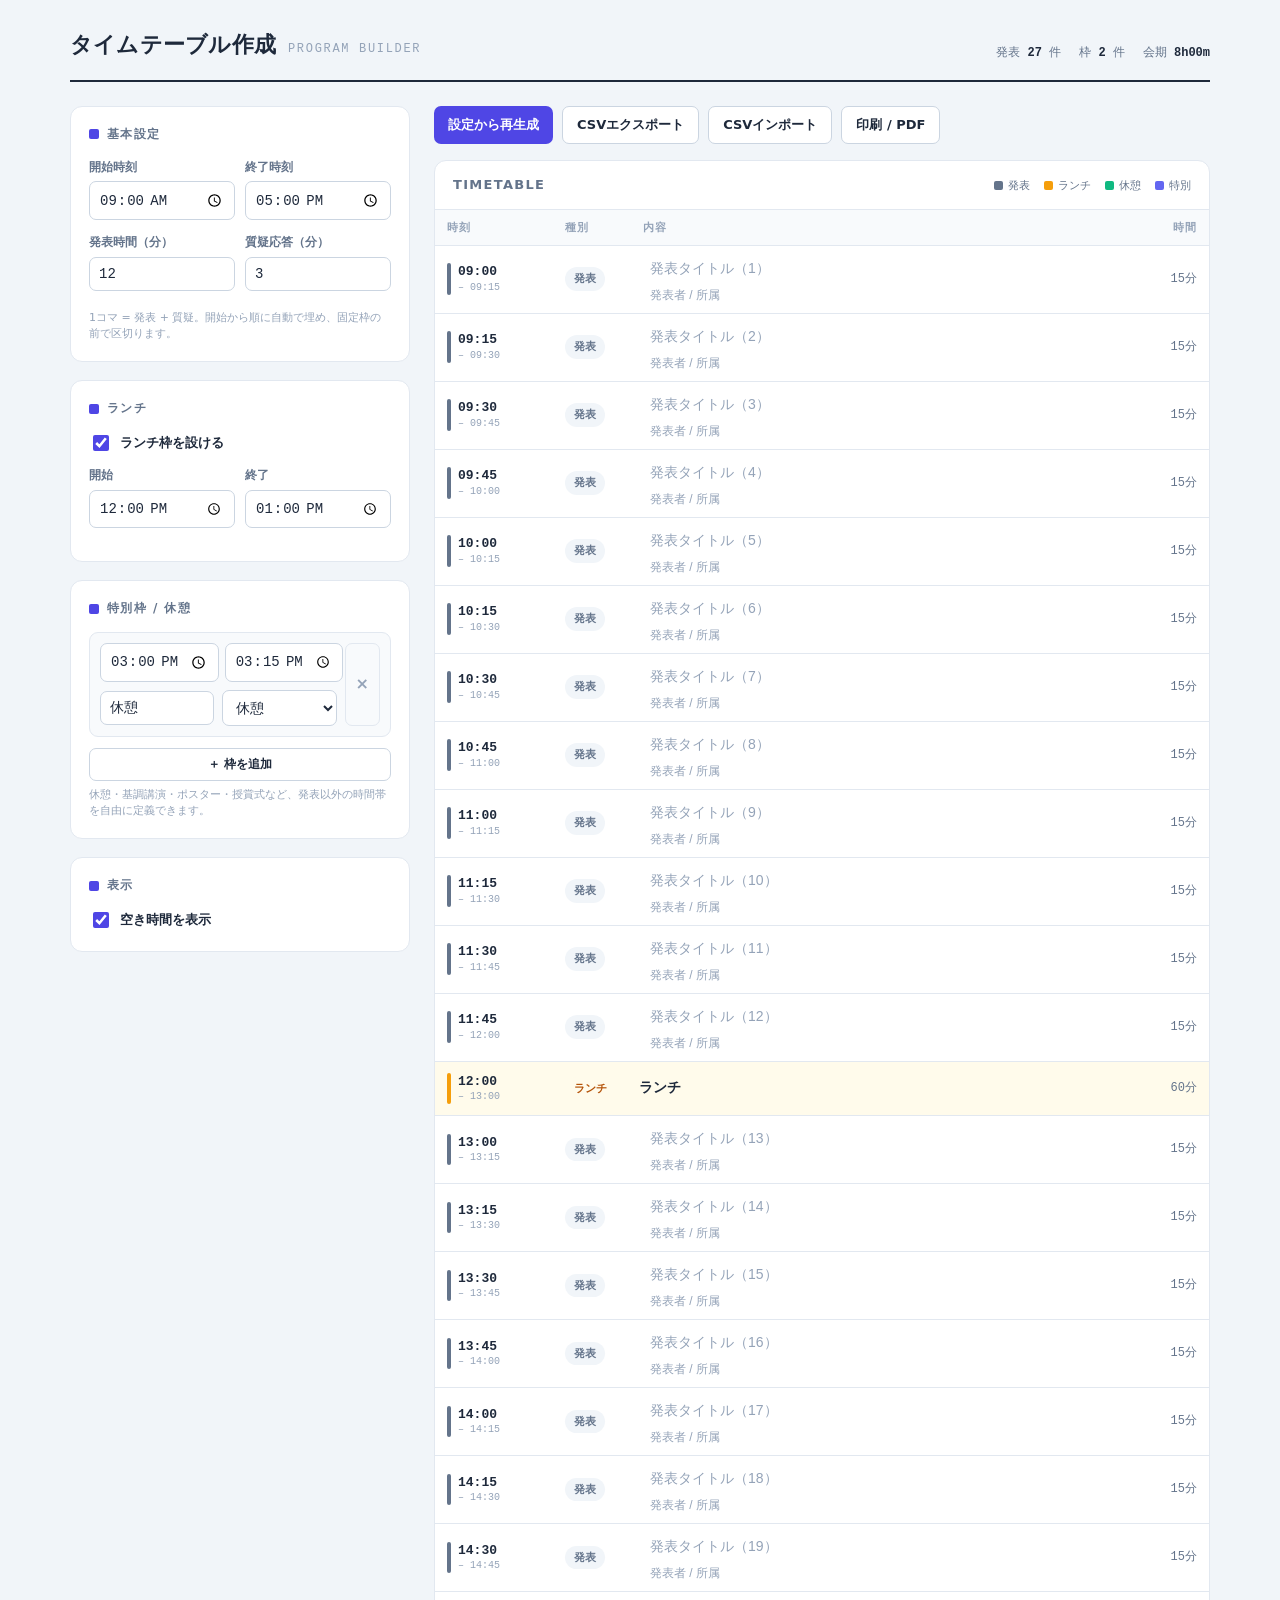
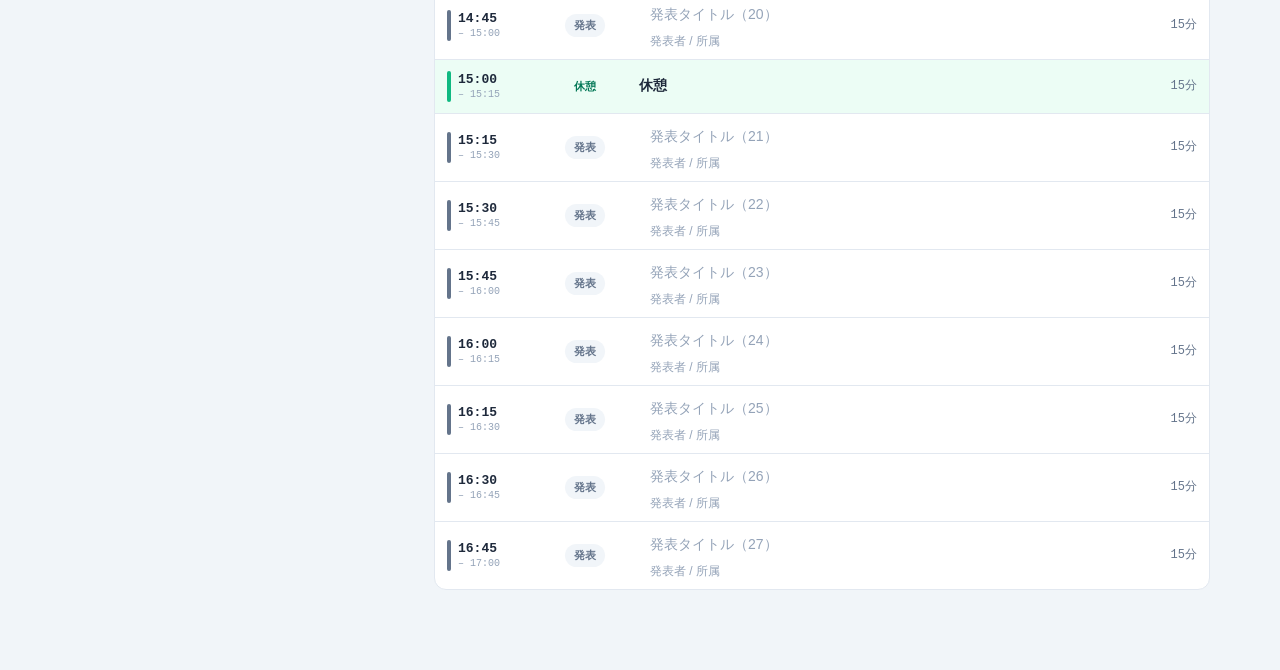
==== index.html @ 59c55318 "First commit" ====
<!DOCTYPE html>
<html lang="ja">
<head>
<meta charset="UTF-8">
<meta name="viewport" content="width=device-width, initial-scale=1.0">
<title>学会タイムテーブル作成ツール</title>
<style>
  :root{
    --ink:#1e293b;
    --ink-soft:#64748b;
    --ink-faint:#94a3b8;
    --paper:#ffffff;
    --panel:#f8fafc;
    --panel-2:#f1f5f9;
    --border:#e2e8f0;
    --border-strong:#cbd5e1;
    --accent:#4f46e5;
    --accent-soft:#eef2ff;
    --talk:#64748b;
    --lunch:#f59e0b;   --lunch-bg:#fffbeb;
    --break:#10b981;   --break-bg:#ecfdf5;
    --custom:#6366f1;  --custom-bg:#eef2ff;
    --gap:#cbd5e1;
    --danger:#dc2626;
    --mono:ui-monospace,"SF Mono","SFMono-Regular",Menlo,Consolas,"Liberation Mono",monospace;
    --sans:system-ui,-apple-system,"Hiragino Kaku Gothic ProN","Hiragino Sans","Noto Sans JP","Yu Gothic",sans-serif;
  }
  *{box-sizing:border-box}
  html,body{margin:0;padding:0}
  body{
    font-family:var(--sans);
    color:var(--ink);
    background:var(--panel-2);
    line-height:1.55;
    font-size:14px;
    -webkit-font-smoothing:antialiased;
  }
  .wrap{max-width:1180px;margin:0 auto;padding:28px 20px 80px}

  header.masthead{
    display:flex;align-items:flex-end;justify-content:space-between;
    gap:16px;flex-wrap:wrap;
    padding-bottom:18px;margin-bottom:24px;
    border-bottom:2px solid var(--ink);
  }
  .masthead h1{
    margin:0;font-size:22px;font-weight:700;letter-spacing:.01em;
    display:flex;align-items:baseline;gap:12px;
  }
  .masthead h1 .en{
    font-family:var(--mono);font-size:12px;font-weight:500;letter-spacing:.14em;
    color:var(--ink-faint);text-transform:uppercase;
  }
  .masthead .summary{
    font-family:var(--mono);font-size:12px;color:var(--ink-soft);
    display:flex;gap:18px;
  }
  .masthead .summary b{color:var(--ink);font-weight:600}

  .layout{display:grid;grid-template-columns:340px 1fr;gap:24px;align-items:start}
  @media (max-width:920px){ .layout{grid-template-columns:1fr} }

  .panel{
    background:var(--paper);border:1px solid var(--border);border-radius:12px;
    padding:18px 18px 20px;
  }
  .panel + .panel{margin-top:18px}
  .panel h2{
    margin:0 0 14px;font-size:12px;font-weight:700;letter-spacing:.12em;
    text-transform:uppercase;color:var(--ink-soft);
    display:flex;align-items:center;gap:8px;
  }
  .panel h2::before{content:"";width:10px;height:10px;border-radius:2px;background:var(--accent)}

  .field{margin-bottom:13px}
  .field:last-child{margin-bottom:0}
  .field label{display:block;font-size:12px;font-weight:600;color:var(--ink-soft);margin-bottom:5px}
  .row2{display:grid;grid-template-columns:1fr 1fr;gap:10px}
  input[type=time],input[type=number],input[type=text],select{
    width:100%;font-family:inherit;font-size:14px;color:var(--ink);
    background:var(--paper);border:1px solid var(--border-strong);border-radius:7px;
    padding:8px 9px;transition:border-color .12s,box-shadow .12s;
  }
  input[type=time],input[type=number]{font-family:var(--mono)}
  input:focus,select:focus{outline:none;border-color:var(--accent);box-shadow:0 0 0 3px var(--accent-soft)}
  .inline-check{display:flex;align-items:center;gap:8px;font-size:13px;font-weight:600;color:var(--ink);cursor:pointer}
  .inline-check input{width:16px;height:16px;accent-color:var(--accent);cursor:pointer}

  .slots{display:flex;flex-direction:column;gap:9px}
  .slot-row{
    display:grid;grid-template-columns:1fr 1fr auto;gap:8px;align-items:center;
    padding:10px;border:1px solid var(--border);border-radius:9px;background:var(--panel);
  }
  .slot-row .times{display:grid;grid-template-columns:1fr 1fr;gap:6px;grid-column:1/3}
  .slot-row .name{grid-column:1/2}
  .slot-row .type{grid-column:2/3}
  .slot-row .kill{grid-column:3/4;grid-row:1/3;align-self:stretch}
  .slot-empty{font-size:12px;color:var(--ink-faint);text-align:center;padding:6px 0}

  button{font-family:inherit;cursor:pointer;border:none;border-radius:7px;font-weight:600;transition:background .12s,border-color .12s,color .12s}
  .btn{padding:9px 14px;font-size:13px;background:var(--accent);color:#fff}
  .btn:hover{background:#4338ca}
  .btn.ghost{background:var(--paper);color:var(--ink);border:1px solid var(--border-strong)}
  .btn.ghost:hover{background:var(--panel);border-color:var(--ink-faint)}
  .btn.block{width:100%;justify-content:center}
  .btn.small{padding:7px 11px;font-size:12px}
  .kill{background:transparent;color:var(--ink-faint);border:1px solid var(--border);padding:0 10px;font-size:16px;line-height:1;height:100%;min-height:34px}
  .kill:hover{background:#fef2f2;color:var(--danger);border-color:#fecaca}

  .toolbar{display:flex;gap:9px;flex-wrap:wrap;margin-bottom:16px}

  /* ---- Timetable ---- */
  .board{background:var(--paper);border:1px solid var(--border);border-radius:12px;overflow:hidden}
  .board-head{
    display:flex;align-items:center;justify-content:space-between;
    padding:14px 18px;border-bottom:1px solid var(--border);
  }
  .board-head .ttl{font-size:13px;font-weight:700;letter-spacing:.1em;text-transform:uppercase;color:var(--ink-soft)}
  .legend{display:flex;gap:14px;font-size:11px;color:var(--ink-soft)}
  .legend span{display:inline-flex;align-items:center;gap:5px}
  .legend i{width:9px;height:9px;border-radius:2px;display:inline-block}

  table{width:100%;border-collapse:collapse;font-size:13px}
  thead th{
    font-size:10.5px;font-weight:700;letter-spacing:.1em;text-transform:uppercase;
    color:var(--ink-faint);text-align:left;padding:9px 12px;border-bottom:1px solid var(--border);
    background:var(--panel);
  }
  tbody td{padding:0;border-bottom:1px solid var(--border);vertical-align:middle}
  tbody tr:last-child td{border-bottom:none}
  .cell{padding:11px 12px}

  .c-time{width:118px;white-space:nowrap}
  .time-range{font-family:var(--mono);font-size:13px;font-weight:600;color:var(--ink);display:flex;align-items:center;gap:7px}
  .chip{width:4px;align-self:stretch;min-height:26px;border-radius:3px;background:var(--talk);flex:0 0 auto}
  .time-range .rng{display:flex;flex-direction:column;line-height:1.35}
  .time-range .rng small{font-size:10px;color:var(--ink-faint);font-weight:500}

  .c-kind{width:78px}
  .badge{display:inline-block;font-size:11px;font-weight:700;padding:3px 9px;border-radius:20px;letter-spacing:.02em}
  .badge.talk{background:var(--panel-2);color:var(--ink-soft)}
  .badge.lunch{background:var(--lunch-bg);color:#b45309}
  .badge.break{background:var(--break-bg);color:#047857}
  .badge.custom{background:var(--custom-bg);color:#4338ca}

  .c-dur{width:70px;font-family:var(--mono);color:var(--ink-soft);font-size:12px;text-align:right}

  tr.row-lunch{background:var(--lunch-bg)}
  tr.row-lunch .chip{background:var(--lunch)}
  tr.row-break{background:var(--break-bg)}
  tr.row-break .chip{background:var(--break)}
  tr.row-custom{background:var(--custom-bg)}
  tr.row-custom .chip{background:var(--custom)}
  tr.row-gap{background:repeating-linear-gradient(45deg,#fff,#fff 7px,#f8fafc 7px,#f8fafc 14px)}
  tr.row-gap .chip{background:var(--gap)}
  tr.row-gap td{color:var(--ink-faint)}

  .title-in{
    width:100%;border:1px solid transparent;background:transparent;border-radius:6px;
    padding:6px 8px;font-size:14px;font-weight:600;color:var(--ink);
  }
  .title-in::placeholder{color:var(--ink-faint);font-weight:400}
  .title-in:hover{border-color:var(--border)}
  .title-in:focus{outline:none;border-color:var(--accent);background:var(--paper);box-shadow:0 0 0 3px var(--accent-soft)}
  .sub-in{
    width:100%;border:1px solid transparent;background:transparent;border-radius:6px;
    padding:3px 8px;font-size:12px;color:var(--ink-soft);margin-top:1px;
  }
  .sub-in::placeholder{color:var(--ink-faint)}
  .sub-in:hover{border-color:var(--border)}
  .sub-in:focus{outline:none;border-color:var(--accent);background:var(--paper);box-shadow:0 0 0 3px var(--accent-soft)}
  .fixed-label{font-size:14px;font-weight:600;color:var(--ink);padding:6px 8px}

  .empty-board{padding:48px 20px;text-align:center;color:var(--ink-faint)}
  .empty-board b{display:block;color:var(--ink-soft);margin-bottom:4px;font-size:15px}

  .notice{
    margin-bottom:16px;padding:11px 14px;border-radius:9px;font-size:13px;
    display:none;align-items:flex-start;gap:9px;
  }
  .notice.show{display:flex}
  .notice.warn{background:#fffbeb;border:1px solid #fde68a;color:#92400e}
  .notice.ok{background:#ecfdf5;border:1px solid #a7f3d0;color:#065f46}
  .notice.err{background:#fef2f2;border:1px solid #fecaca;color:#991b1b}
  .notice ul{margin:4px 0 0;padding-left:18px}

  .hint{font-size:11px;color:var(--ink-faint);margin-top:6px;line-height:1.45}

  /* ---- Print ---- */
  @media print{
    body{background:#fff;font-size:11px}
    .wrap{max-width:none;padding:0}
    .layout{display:block}
    .side,.toolbar,.board-head .legend,.notice,.hint,.kill,.title-in,.sub-in{}
    .side,.toolbar{display:none !important}
    .masthead{border-color:#000}
    .masthead .summary{display:none}
    .board{border:none;border-radius:0}
    .title-in,.sub-in{border:none;box-shadow:none;padding:2px 0}
    tbody td,thead th{border-color:#000}
    tr.row-gap{display:none}
  }
</style>
</head>
<body>
<div class="wrap">

  <header class="masthead">
    <h1>タイムテーブル作成 <span class="en">Program Builder</span></h1>
    <div class="summary" id="summary"></div>
  </header>

  <div class="layout">

    <!-- ============ SIDE: SETTINGS ============ -->
    <div class="side">
      <div class="panel">
        <h2>基本設定</h2>
        <div class="row2">
          <div class="field">
            <label for="s-start">開始時刻</label>
            <input type="time" id="s-start" value="09:00">
          </div>
          <div class="field">
            <label for="s-end">終了時刻</label>
            <input type="time" id="s-end" value="17:00">
          </div>
        </div>
        <div class="row2">
          <div class="field">
            <label for="s-talk">発表時間（分）</label>
            <input type="number" id="s-talk" min="1" step="1" value="12">
          </div>
          <div class="field">
            <label for="s-qa">質疑応答（分）</label>
            <input type="number" id="s-qa" min="0" step="1" value="3">
          </div>
        </div>
        <div class="hint">1コマ = 発表 + 質疑。開始から順に自動で埋め、固定枠の前で区切ります。</div>
      </div>

      <div class="panel">
        <h2>ランチ</h2>
        <label class="inline-check" style="margin-bottom:12px">
          <input type="checkbox" id="s-lunch-on" checked> ランチ枠を設ける
        </label>
        <div class="row2">
          <div class="field">
            <label for="s-lunch-start">開始</label>
            <input type="time" id="s-lunch-start" value="12:00">
          </div>
          <div class="field">
            <label for="s-lunch-end">終了</label>
            <input type="time" id="s-lunch-end" value="13:00">
          </div>
        </div>
      </div>

      <div class="panel">
        <h2>特別枠 / 休憩</h2>
        <div class="slots" id="slots"></div>
        <button class="btn ghost block small" id="add-slot" style="margin-top:11px">＋ 枠を追加</button>
        <div class="hint">休憩・基調講演・ポスター・授賞式など、発表以外の時間帯を自由に定義できます。</div>
      </div>

      <div class="panel">
        <h2>表示</h2>
        <label class="inline-check">
          <input type="checkbox" id="s-showgap" checked> 空き時間を表示
        </label>
      </div>
    </div>

    <!-- ============ MAIN: TIMETABLE ============ -->
    <div class="main">
      <div class="toolbar">
        <button class="btn" id="regen">設定から再生成</button>
        <button class="btn ghost" id="export">CSVエクスポート</button>
        <button class="btn ghost" id="import">CSVインポート</button>
        <button class="btn ghost" id="print">印刷 / PDF</button>
        <input type="file" id="file" accept=".csv,text/csv" hidden>
      </div>

      <div class="notice" id="notice"></div>

      <div class="board">
        <div class="board-head">
          <span class="ttl">Timetable</span>
          <div class="legend">
            <span><i style="background:var(--talk)"></i>発表</span>
            <span><i style="background:var(--lunch)"></i>ランチ</span>
            <span><i style="background:var(--break)"></i>休憩</span>
            <span><i style="background:var(--custom)"></i>特別</span>
          </div>
        </div>
        <div id="board-body"></div>
      </div>
    </div>

  </div>
</div>

<script>
"use strict";

/* ---------------- state ---------------- */
let customSlots = [
  { id: uid(), start: "15:00", end: "15:15", label: "休憩", type: "break" }
];
let talkData = [];   // per-talk content, preserved across regen: {title,speaker}
let items = [];      // rendered rows

/* ---------------- helpers ---------------- */
function uid(){ return Math.random().toString(36).slice(2,9); }
function toMin(t){
  if(!t) return null;
  const m=/^(\d{1,2}):(\d{2})$/.exec(String(t).trim());
  if(!m) return null;
  const h=+m[1], mi=+m[2];
  if(h>23||mi>59) return null;
  return h*60+mi;
}
function toStr(min){
  if(min==null||isNaN(min)) return "";
  min=Math.round(min);
  const h=Math.floor(min/60), m=((min%60)+60)%60;
  return String(h).padStart(2,"0")+":"+String(m).padStart(2,"0");
}
const $ = s => document.querySelector(s);

function readSettings(){
  return {
    start: $("#s-start").value,
    end: $("#s-end").value,
    talkMin: parseInt($("#s-talk").value,10)||0,
    qaMin: parseInt($("#s-qa").value,10)||0,
    lunchOn: $("#s-lunch-on").checked,
    lunchStart: $("#s-lunch-start").value,
    lunchEnd: $("#s-lunch-end").value,
    showGap: $("#s-showgap").checked
  };
}

/* ---------------- generation ---------------- */
function generate(){
  const s = readSettings();
  const start = toMin(s.start), end = toMin(s.end);
  const warnings = [];

  if(start==null || end==null){ renderNotice(["開始時刻・終了時刻を正しく入力してください。"],"err"); items=[]; render(); return; }
  if(end<=start) warnings.push("終了時刻が開始時刻以前になっています。");

  const slotLen = s.talkMin + s.qaMin;
  if(slotLen<=0) warnings.push("発表時間＋質疑応答が0分です。発表コマを生成できません。");

  // collect fixed slots
  let fixed = [];
  if(s.lunchOn){
    const ls=toMin(s.lunchStart), le=toMin(s.lunchEnd);
    if(ls!=null&&le!=null&&le>ls) fixed.push({type:"lunch",start:ls,end:le,label:"ランチ"});
    else warnings.push("ランチの時刻が不正です（開始<終了で指定してください）。");
  }
  customSlots.forEach(c=>{
    const cs=toMin(c.start), ce=toMin(c.end);
    if(cs!=null&&ce!=null&&ce>cs) fixed.push({type:c.type,start:cs,end:ce,label:c.label||"（無題）"});
    else if(c.start||c.end||c.label) warnings.push(`特別枠「${c.label||"無題"}」の時刻が不正です。`);
  });
  fixed.sort((a,b)=>a.start-b.start || a.end-b.end);

  // detect overlaps among fixed
  for(let i=1;i<fixed.length;i++){
    if(fixed[i].start<fixed[i-1].end)
      warnings.push(`固定枠が重複しています（${toStr(fixed[i-1].start)}–${toStr(fixed[i-1].end)} と ${toStr(fixed[i].start)}–${toStr(fixed[i].end)}）。`);
  }

  const out = [];
  let cursor = start;
  let talkIdx = 0;

  function fill(from,to){
    if(slotLen>0){
      while(from+slotLen<=to){
        const meta = talkData[talkIdx] || {};
        out.push({type:"talk",start:from,end:from+slotLen,
                  title:meta.title||"",speaker:meta.speaker||"",talkIndex:talkIdx});
        from+=slotLen; talkIdx++;
      }
    }
    if(s.showGap && to-from>=1) out.push({type:"gap",start:from,end:to});
    return from;
  }

  for(const f of fixed){
    if(f.start>cursor) fill(cursor,f.start);
    out.push(Object.assign({},f));
    cursor = Math.max(cursor, f.end);
  }
  if(end>cursor) fill(cursor,end);

  // trim preserved talk content to actual count
  talkData.length = talkIdx;

  items = out;
  renderNotice(warnings, warnings.length?"warn":"");
  render();
}

/* ---------------- rendering ---------------- */
const KIND = {
  talk:  {label:"発表",  cls:"talk"},
  lunch: {label:"ランチ", cls:"lunch"},
  break: {label:"休憩",  cls:"break"},
  custom:{label:"特別",  cls:"custom"}
};

function render(){
  const body = $("#board-body");

  const talks = items.filter(i=>i.type==="talk").length;
  const total = items.length ? items[items.length-1].end - items[0].start : 0;
  $("#summary").innerHTML =
    `<span>発表 <b>${talks}</b> 件</span>` +
    `<span>枠 <b>${items.filter(i=>i.type!=="gap"&&i.type!=="talk").length}</b> 件</span>` +
    (total>0?`<span>会期 <b>${Math.floor(total/60)}h${String(total%60).padStart(2,"0")}m</b></span>`:"");

  if(!items.length){
    body.innerHTML = `<div class="empty-board"><b>タイムテーブルが空です</b>設定を入力して「設定から再生成」を押してください。</div>`;
    return;
  }

  let rows = "";
  for(let idx=0; idx<items.length; idx++){
    const it = items[idx];
    const dur = it.end - it.start;

    if(it.type==="talk"){
      rows += `<tr data-idx="${idx}">
        <td class="c-time"><div class="cell"><div class="time-range">
          <span class="chip"></span>
          <span class="rng">${toStr(it.start)}<small>– ${toStr(it.end)}</small></span>
        </div></div></td>
        <td class="c-kind"><div class="cell"><span class="badge talk">発表</span></div></td>
        <td><div class="cell" style="padding:7px 10px">
          <input class="title-in" data-field="title" data-idx="${idx}" placeholder="発表タイトル（${it.talkIndex+1}）" value="${esc(it.title)}">
          <input class="sub-in" data-field="speaker" data-idx="${idx}" placeholder="発表者 / 所属" value="${esc(it.speaker)}">
        </div></td>
        <td class="c-dur"><div class="cell">${dur}分</div></td>
      </tr>`;
    } else if(it.type==="gap"){
      rows += `<tr class="row-gap">
        <td class="c-time"><div class="cell"><div class="time-range">
          <span class="chip"></span>
          <span class="rng">${toStr(it.start)}<small>– ${toStr(it.end)}</small></span>
        </div></div></td>
        <td class="c-kind"><div class="cell"></div></td>
        <td><div class="cell fixed-label" style="font-weight:400;font-style:italic;color:var(--ink-faint)">空き時間</div></td>
        <td class="c-dur"><div class="cell">${dur}分</div></td>
      </tr>`;
    } else {
      const k = KIND[it.type] || KIND.custom;
      rows += `<tr class="row-${it.type}">
        <td class="c-time"><div class="cell"><div class="time-range">
          <span class="chip"></span>
          <span class="rng">${toStr(it.start)}<small>– ${toStr(it.end)}</small></span>
        </div></div></td>
        <td class="c-kind"><div class="cell"><span class="badge ${k.cls}">${k.label}</span></div></td>
        <td><div class="cell fixed-label">${esc(it.label)}</div></td>
        <td class="c-dur"><div class="cell">${dur}分</div></td>
      </tr>`;
    }
  }

  body.innerHTML = `<table>
    <thead><tr>
      <th>時刻</th><th>種別</th><th>内容</th><th style="text-align:right">時間</th>
    </tr></thead>
    <tbody>${rows}</tbody>
  </table>`;
}

function esc(s){ return String(s==null?"":s).replace(/[&<>"]/g,c=>({"&":"&amp;","<":"&lt;",">":"&gt;",'"':"&quot;"}[c])); }

function renderNotice(msgs, type){
  const n = $("#notice");
  if(!msgs || !msgs.length){ n.className="notice"; n.innerHTML=""; return; }
  const icon = type==="ok"?"✓":type==="err"?"✕":"！";
  n.className = "notice show "+(type||"warn");
  n.innerHTML = `<span style="font-weight:700">${icon}</span><div>${
    msgs.length===1 ? esc(msgs[0]) : "<ul>"+msgs.map(m=>`<li>${esc(m)}</li>`).join("")+"</ul>"
  }</div>`;
}

/* ---------------- slots editor ---------------- */
function renderSlots(){
  const box = $("#slots");
  if(!customSlots.length){
    box.innerHTML = `<div class="slot-empty">枠はまだありません</div>`;
    return;
  }
  box.innerHTML = customSlots.map(c=>`
    <div class="slot-row" data-id="${c.id}">
      <div class="times">
        <input type="time" data-k="start" value="${c.start||""}">
        <input type="time" data-k="end" value="${c.end||""}">
      </div>
      <input class="name" type="text" data-k="label" placeholder="名称（休憩・基調講演 等）" value="${esc(c.label)}">
      <select class="type" data-k="type">
        <option value="break" ${c.type==="break"?"selected":""}>休憩</option>
        <option value="custom" ${c.type==="custom"?"selected":""}>特別</option>
      </select>
      <button class="kill" data-del="${c.id}" title="削除">×</button>
    </div>`).join("");
}

/* ---------------- CSV ---------------- */
function csvCell(v){
  v = v==null ? "" : String(v);
  return /[",\n\r]/.test(v) ? '"'+v.replace(/"/g,'""')+'"' : v;
}
function exportCSV(){
  const header = ["開始時刻","終了時刻","種別","タイトル","発表者"];
  const lines = [header.map(csvCell).join(",")];
  for(const it of items){
    if(it.type==="gap") continue;
    const kind = (KIND[it.type]||{}).label || "特別";
    const title = it.type==="talk" ? it.title : it.label;
    const speaker = it.type==="talk" ? it.speaker : "";
    lines.push([toStr(it.start),toStr(it.end),kind,title||"",speaker||""].map(csvCell).join(","));
  }
  const blob = new Blob(["\uFEFF"+lines.join("\r\n")], {type:"text/csv;charset=utf-8"});
  const a = document.createElement("a");
  a.href = URL.createObjectURL(blob);
  a.download = "timetable.csv";
  a.click();
  URL.revokeObjectURL(a.href);
  renderNotice(["CSVをエクスポートしました。"],"ok");
}

function parseCSV(text){
  text = text.replace(/^\uFEFF/,"");
  const rows=[]; let row=[]; let cur=""; let q=false;
  for(let i=0;i<text.length;i++){
    const ch=text[i];
    if(q){
      if(ch==='"'){ if(text[i+1]==='"'){cur+='"';i++;} else q=false; }
      else cur+=ch;
    } else {
      if(ch==='"') q=true;
      else if(ch===","){ row.push(cur); cur=""; }
      else if(ch==="\n"){ row.push(cur); rows.push(row); row=[]; cur=""; }
      else if(ch==="\r"){ /* skip */ }
      else cur+=ch;
    }
  }
  if(cur!==""||row.length){ row.push(cur); rows.push(row); }
  return rows.filter(r=>r.some(c=>c.trim()!==""));
}

const KIND_FROM = {"発表":"talk","ランチ":"lunch","昼食":"lunch","休憩":"break","特別":"custom"};

function importCSV(text){
  let rows = parseCSV(text);
  if(!rows.length){ renderNotice(["CSVが空です。"],"err"); return; }

  // drop header if present
  const first = rows[0].map(c=>c.trim());
  if(/開始/.test(first[0]) || /start/i.test(first[0])) rows = rows.slice(1);

  const newItems = [];
  const newTalk = [];
  const newCustom = [];
  let lunchOn=false, lunchS="", lunchE="";
  let talkDurs = [];

  for(const r of rows){
    const start=toMin((r[0]||"").trim());
    const end=toMin((r[1]||"").trim());
    if(start==null||end==null) continue;
    const kindRaw=(r[2]||"").trim();
    const type = KIND_FROM[kindRaw] || "custom";
    const title=(r[3]||"").trim();
    const speaker=(r[4]||"").trim();

    if(type==="talk"){
      newItems.push({type:"talk",start,end,title,speaker,talkIndex:newTalk.length});
      newTalk.push({title,speaker});
      talkDurs.push(end-start);
    } else if(type==="lunch"){
      newItems.push({type:"lunch",start,end,label:title||"ランチ"});
      lunchOn=true; lunchS=toStr(start); lunchE=toStr(end);
    } else {
      newItems.push({type,start,end,label:title||(type==="break"?"休憩":"特別")});
      newCustom.push({id:uid(),start:toStr(start),end:toStr(end),label:title||(type==="break"?"休憩":"特別"),type});
    }
  }

  if(!newItems.length){ renderNotice(["有効な行が見つかりませんでした。時刻の形式（HH:MM）をご確認ください。"],"err"); return; }

  // sync panel state so 再生成 stays consistent
  items = newItems;
  talkData = newTalk;
  customSlots = newCustom;
  $("#s-start").value = toStr(newItems[0].start);
  $("#s-end").value = toStr(newItems[newItems.length-1].end);
  $("#s-lunch-on").checked = lunchOn;
  if(lunchOn){ $("#s-lunch-start").value=lunchS; $("#s-lunch-end").value=lunchE; }
  // infer a talk/qa split from the most common talk duration (best effort)
  if(talkDurs.length){
    const d = mode(talkDurs);
    const qa = parseInt($("#s-qa").value,10)||0;
    if(d>qa){ $("#s-talk").value=d-qa; } else { $("#s-talk").value=d; $("#s-qa").value=0; }
  }

  renderSlots();
  render();
  renderNotice([`CSVを読み込みました（${newItems.length}行）。設定パネルにも反映済みです。`],"ok");
}
function mode(arr){
  const m={}; let best=arr[0], bestc=0;
  for(const v of arr){ m[v]=(m[v]||0)+1; if(m[v]>bestc){bestc=m[v];best=v;} }
  return best;
}

/* ---------------- events ---------------- */
// settings -> regenerate (interactive)
["s-start","s-end","s-talk","s-qa","s-lunch-on","s-lunch-start","s-lunch-end","s-showgap"]
  .forEach(id => $("#"+id).addEventListener("input", generate));

$("#regen").addEventListener("click", generate);
$("#print").addEventListener("click", ()=>window.print());
$("#export").addEventListener("click", exportCSV);
$("#import").addEventListener("click", ()=>$("#file").click());
$("#file").addEventListener("change", e=>{
  const f=e.target.files[0]; if(!f) return;
  const reader=new FileReader();
  reader.onload=ev=>importCSV(ev.target.result);
  reader.readAsText(f,"utf-8");
  e.target.value="";
});

// custom slot add
$("#add-slot").addEventListener("click", ()=>{
  const last = customSlots[customSlots.length-1];
  const base = last ? toMin(last.end) : toMin($("#s-start").value);
  const s = base!=null ? toStr(base) : "15:00";
  const e = base!=null ? toStr(base+15) : "15:15";
  customSlots.push({id:uid(),start:s,end:e,label:"休憩",type:"break"});
  renderSlots(); generate();
});
// custom slot edit / delete (delegation)
$("#slots").addEventListener("input", e=>{
  const row=e.target.closest(".slot-row"); if(!row) return;
  const c=customSlots.find(x=>x.id===row.dataset.id); if(!c) return;
  const k=e.target.dataset.k; if(k) c[k]=e.target.value;
  generate();
});
$("#slots").addEventListener("click", e=>{
  const del=e.target.dataset.del; if(!del) return;
  customSlots=customSlots.filter(x=>x.id!==del);
  renderSlots(); generate();
});

// inline talk editing (delegation) — no regenerate, just persist
$("#board-body").addEventListener("input", e=>{
  const t=e.target;
  if(!t.classList.contains("title-in") && !t.classList.contains("sub-in")) return;
  const idx=+t.dataset.idx, field=t.dataset.field;
  const it=items[idx]; if(!it||it.type!=="talk") return;
  it[field]=t.value;
  if(talkData[it.talkIndex]) talkData[it.talkIndex][field]=t.value;
  else talkData[it.talkIndex]={title:"",speaker:"",[field]:t.value};
});

/* ---------------- init ---------------- */
renderSlots();
generate();
</script>
</body>
</html>
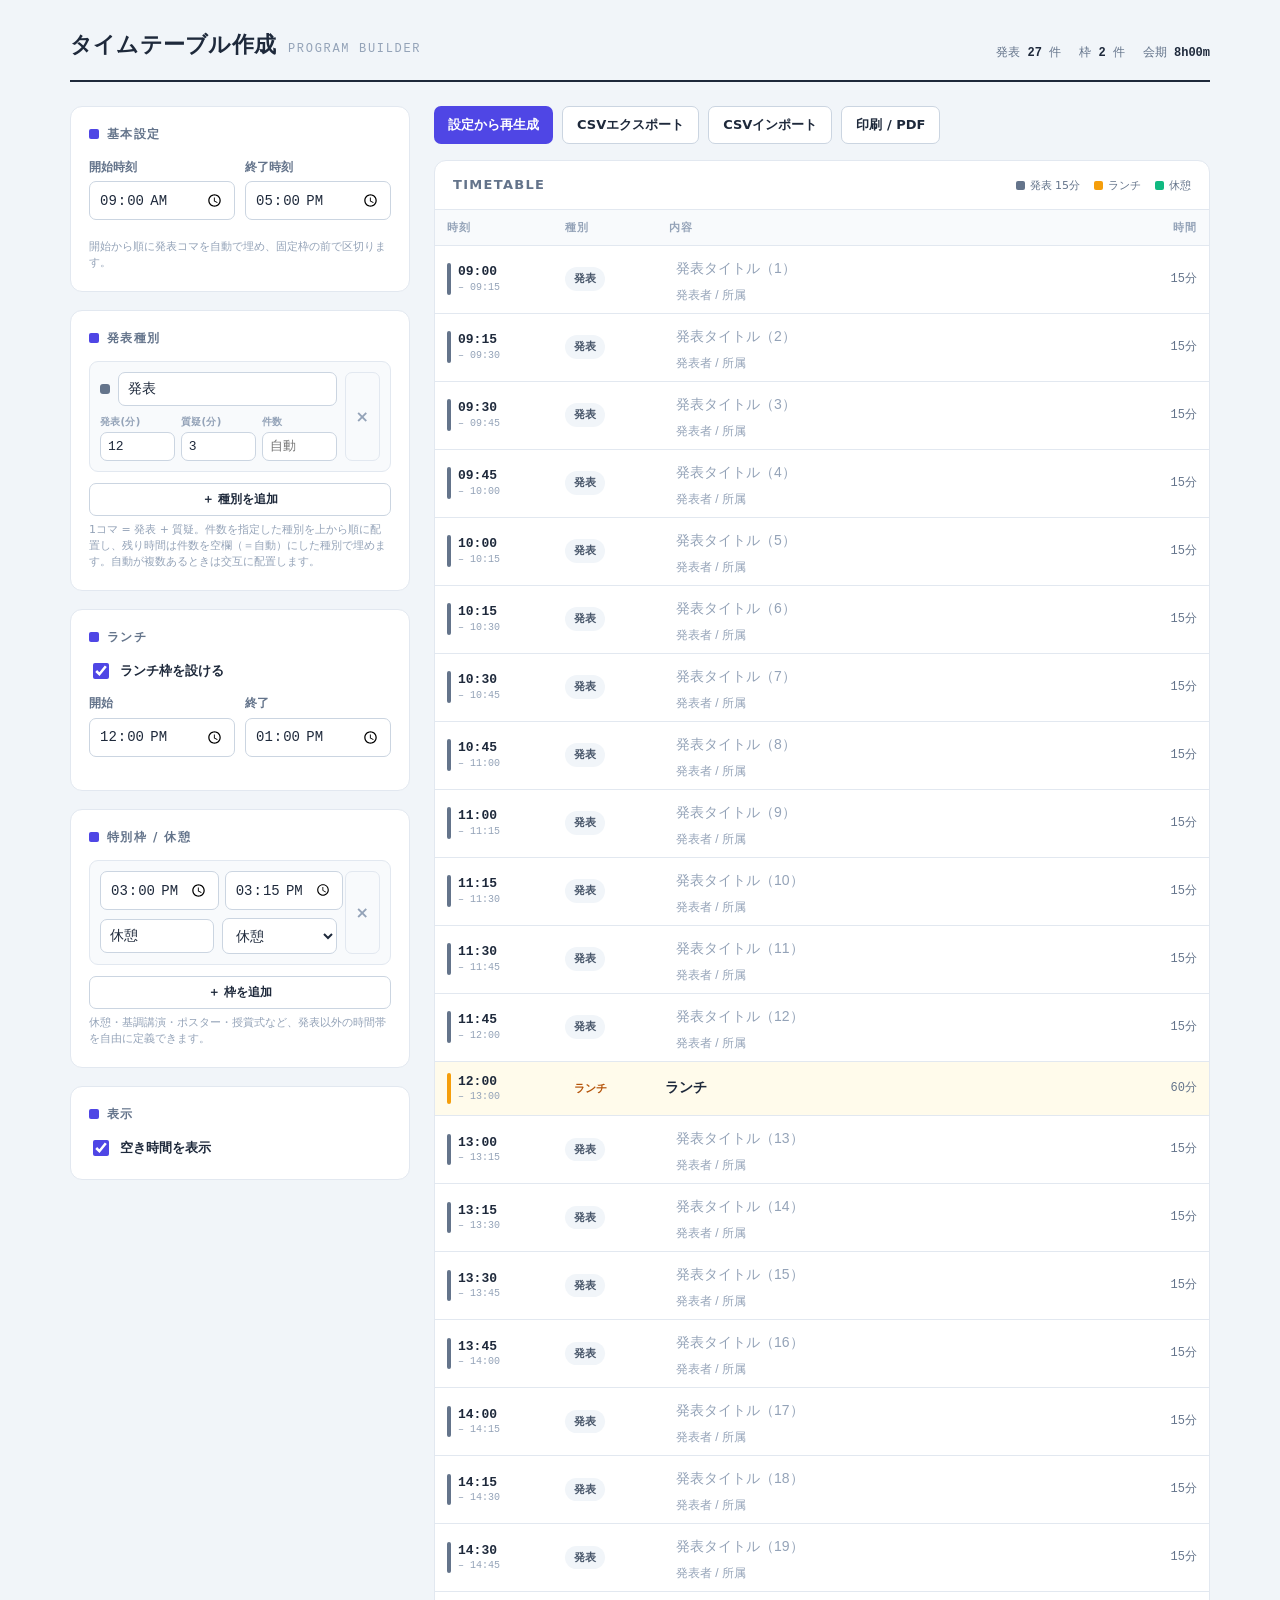
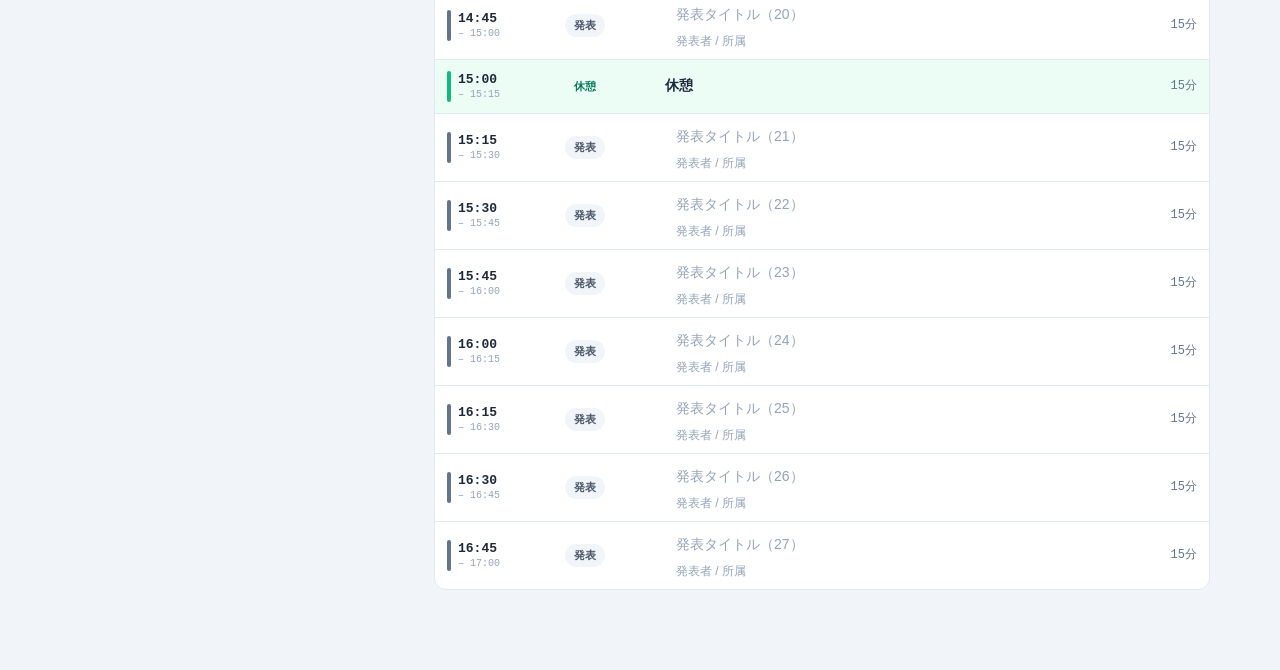
==== commit cbb94b0c: "発表種別を追加" ====
--- a/index.html
+++ b/index.html
@@ -86,6 +86,19 @@
   .inline-check{display:flex;align-items:center;gap:8px;font-size:13px;font-weight:600;color:var(--ink);cursor:pointer}
   .inline-check input{width:16px;height:16px;accent-color:var(--accent);cursor:pointer}
 
+  .types{display:flex;flex-direction:column;gap:9px}
+  .type-row{
+    display:grid;grid-template-columns:1fr auto;gap:8px;align-items:start;
+    padding:10px;border:1px solid var(--border);border-radius:9px;background:var(--panel);
+  }
+  .type-row .head{grid-column:1/2;grid-row:1/2;display:flex;align-items:center;gap:8px}
+  .type-row .swatch{width:10px;height:10px;border-radius:3px;flex:0 0 auto}
+  .type-row .kill{grid-column:2/3;grid-row:1/3}
+  .type-row .nums{grid-column:1/2;grid-row:2/3;display:grid;grid-template-columns:1fr 1fr 1fr;gap:6px}
+  .type-row input[type=number]{padding:6px 7px;font-size:13px}
+  .mini{display:block;font-size:10px;font-weight:600;letter-spacing:.03em;color:var(--ink-faint);margin-bottom:2px}
+  .type-empty{font-size:12px;color:var(--ink-faint);text-align:center;padding:6px 0}
+
   .slots{display:flex;flex-direction:column;gap:9px}
   .slot-row{
     display:grid;grid-template-columns:1fr 1fr auto;gap:8px;align-items:center;
@@ -116,7 +129,7 @@
     padding:14px 18px;border-bottom:1px solid var(--border);
   }
   .board-head .ttl{font-size:13px;font-weight:700;letter-spacing:.1em;text-transform:uppercase;color:var(--ink-soft)}
-  .legend{display:flex;gap:14px;font-size:11px;color:var(--ink-soft)}
+  .legend{display:flex;gap:14px;flex-wrap:wrap;justify-content:flex-end;font-size:11px;color:var(--ink-soft)}
   .legend span{display:inline-flex;align-items:center;gap:5px}
   .legend i{width:9px;height:9px;border-radius:2px;display:inline-block}
 
@@ -136,7 +149,7 @@
   .time-range .rng{display:flex;flex-direction:column;line-height:1.35}
   .time-range .rng small{font-size:10px;color:var(--ink-faint);font-weight:500}
 
-  .c-kind{width:78px}
+  .c-kind{width:104px}
   .badge{display:inline-block;font-size:11px;font-weight:700;padding:3px 9px;border-radius:20px;letter-spacing:.02em}
   .badge.talk{background:var(--panel-2);color:var(--ink-soft)}
   .badge.lunch{background:var(--lunch-bg);color:#b45309}
@@ -226,17 +239,14 @@
             <input type="time" id="s-end" value="17:00">
           </div>
         </div>
-        <div class="row2">
-          <div class="field">
-            <label for="s-talk">発表時間（分）</label>
-            <input type="number" id="s-talk" min="1" step="1" value="12">
-          </div>
-          <div class="field">
-            <label for="s-qa">質疑応答（分）</label>
-            <input type="number" id="s-qa" min="0" step="1" value="3">
-          </div>
-        </div>
-        <div class="hint">1コマ = 発表 + 質疑。開始から順に自動で埋め、固定枠の前で区切ります。</div>
+        <div class="hint">開始から順に発表コマを自動で埋め、固定枠の前で区切ります。</div>
+      </div>
+
+      <div class="panel">
+        <h2>発表種別</h2>
+        <div class="types" id="types"></div>
+        <button class="btn ghost block small" id="add-type" style="margin-top:11px">＋ 種別を追加</button>
+        <div class="hint">1コマ = 発表 + 質疑。件数を指定した種別を上から順に配置し、残り時間は件数を空欄（＝自動）にした種別で埋めます。自動が複数あるときは交互に配置します。</div>
       </div>
 
       <div class="panel">
@@ -286,12 +296,7 @@
       <div class="board">
         <div class="board-head">
           <span class="ttl">Timetable</span>
-          <div class="legend">
-            <span><i style="background:var(--talk)"></i>発表</span>
-            <span><i style="background:var(--lunch)"></i>ランチ</span>
-            <span><i style="background:var(--break)"></i>休憩</span>
-            <span><i style="background:var(--custom)"></i>特別</span>
-          </div>
+          <div class="legend" id="legend"></div>
         </div>
         <div id="board-body"></div>
       </div>
@@ -304,6 +309,10 @@
 "use strict";
 
 /* ---------------- state ---------------- */
+// 発表種別。count: 件数（null = 空き時間を自動で埋める）
+let talkTypes = [
+  { id: uid(), name: "発表", talk: 12, qa: 3, count: null }
+];
 let customSlots = [
   { id: uid(), start: "15:00", end: "15:15", label: "休憩", type: "break" }
 ];
@@ -328,12 +337,22 @@
 }
 const $ = s => document.querySelector(s);
 
+/* 発表種別の配色（定義順に割り当て） */
+const TYPE_COLORS = [
+  {chip:"#64748b", bg:"#f1f5f9", fg:"#475569"},
+  {chip:"#0ea5e9", bg:"#e0f2fe", fg:"#0369a1"},
+  {chip:"#8b5cf6", bg:"#ede9fe", fg:"#6d28d9"},
+  {chip:"#ec4899", bg:"#fce7f3", fg:"#be185d"},
+  {chip:"#14b8a6", bg:"#ccfbf1", fg:"#0f766e"},
+  {chip:"#f97316", bg:"#ffedd5", fg:"#c2410c"}
+];
+const typeColor = i => TYPE_COLORS[i % TYPE_COLORS.length];
+const typeLen = t => (t.talk||0) + (t.qa||0);
+
 function readSettings(){
   return {
     start: $("#s-start").value,
     end: $("#s-end").value,
-    talkMin: parseInt($("#s-talk").value,10)||0,
-    qaMin: parseInt($("#s-qa").value,10)||0,
     lunchOn: $("#s-lunch-on").checked,
     lunchStart: $("#s-lunch-start").value,
     lunchEnd: $("#s-lunch-end").value,
@@ -350,8 +369,18 @@
   if(start==null || end==null){ renderNotice(["開始時刻・終了時刻を正しく入力してください。"],"err"); items=[]; render(); return; }
   if(end<=start) warnings.push("終了時刻が開始時刻以前になっています。");
 
-  const slotLen = s.talkMin + s.qaMin;
-  if(slotLen<=0) warnings.push("発表時間＋質疑応答が0分です。発表コマを生成できません。");
+  // 発表種別 -> 配置キュー（件数指定分）と自動充填用の種別
+  const queue = [], fillers = [];
+  talkTypes.forEach((t,i)=>{
+    const spec = {name:t.name||`種別${i+1}`, len:typeLen(t), colorIdx:i};
+    if(spec.len<=0){
+      if(t.count!==0) warnings.push(`発表種別「${spec.name}」は発表＋質疑が0分のため配置しません。`);
+      return;
+    }
+    if(t.count==null) fillers.push(spec);
+    else for(let n=0;n<t.count;n++) queue.push(spec);
+  });
+  if(!queue.length && !fillers.length) warnings.push("配置できる発表種別がありません。発表時間または質疑応答を1分以上にしてください。");
 
   // collect fixed slots
   let fixed = [];
@@ -376,15 +405,20 @@
   const out = [];
   let cursor = start;
   let talkIdx = 0;
+  let qi = 0, fi = 0;   // キュー位置 / 自動充填の巡回位置
 
   function fill(from,to){
-    if(slotLen>0){
-      while(from+slotLen<=to){
-        const meta = talkData[talkIdx] || {};
-        out.push({type:"talk",start:from,end:from+slotLen,
-                  title:meta.title||"",speaker:meta.speaker||"",talkIndex:talkIdx});
-        from+=slotLen; talkIdx++;
-      }
+    while(true){
+      const spec = qi<queue.length ? queue[qi]
+                 : fillers.length ? fillers[fi%fillers.length]
+                 : null;
+      if(!spec || from+spec.len>to) break;
+      const meta = talkData[talkIdx] || {};
+      out.push({type:"talk",start:from,end:from+spec.len,
+                typeName:spec.name,colorIdx:spec.colorIdx,
+                title:meta.title||"",speaker:meta.speaker||"",talkIndex:talkIdx});
+      from+=spec.len; talkIdx++;
+      if(qi<queue.length) qi++; else fi++;
     }
     if(s.showGap && to-from>=1) out.push({type:"gap",start:from,end:to});
     return from;
@@ -396,6 +430,9 @@
     cursor = Math.max(cursor, f.end);
   }
   if(end>cursor) fill(cursor,end);
+
+  if(qi<queue.length)
+    warnings.push(`件数を指定した発表のうち ${queue.length-qi} 件が収まりませんでした。終了時刻を延ばすか件数を減らしてください。`);
 
   // trim preserved talk content to actual count
   talkData.length = talkIdx;
@@ -416,12 +453,24 @@
 function render(){
   const body = $("#board-body");
 
-  const talks = items.filter(i=>i.type==="talk").length;
+  const talkItems = items.filter(i=>i.type==="talk");
   const total = items.length ? items[items.length-1].end - items[0].start : 0;
+
+  // 種別ごとの件数（定義順）
+  const perType = new Map();
+  for(const it of talkItems){
+    const k = it.typeName||"発表";
+    perType.set(k,(perType.get(k)||0)+1);
+  }
+  const breakdown = perType.size>1
+    ? `（${[...perType].map(([n,c])=>`${esc(n)} ${c}`).join(" / ")}）` : "";
+
   $("#summary").innerHTML =
-    `<span>発表 <b>${talks}</b> 件</span>` +
+    `<span>発表 <b>${talkItems.length}</b> 件${breakdown}</span>` +
     `<span>枠 <b>${items.filter(i=>i.type!=="gap"&&i.type!=="talk").length}</b> 件</span>` +
     (total>0?`<span>会期 <b>${Math.floor(total/60)}h${String(total%60).padStart(2,"0")}m</b></span>`:"");
+
+  renderLegend();
 
   if(!items.length){
     body.innerHTML = `<div class="empty-board"><b>タイムテーブルが空です</b>設定を入力して「設定から再生成」を押してください。</div>`;
@@ -434,12 +483,13 @@
     const dur = it.end - it.start;
 
     if(it.type==="talk"){
+      const c = typeColor(it.colorIdx||0);
       rows += `<tr data-idx="${idx}">
         <td class="c-time"><div class="cell"><div class="time-range">
-          <span class="chip"></span>
+          <span class="chip" style="background:${c.chip}"></span>
           <span class="rng">${toStr(it.start)}<small>– ${toStr(it.end)}</small></span>
         </div></div></td>
-        <td class="c-kind"><div class="cell"><span class="badge talk">発表</span></div></td>
+        <td class="c-kind"><div class="cell"><span class="badge" style="background:${c.bg};color:${c.fg}">${esc(it.typeName||"発表")}</span></div></td>
         <td><div class="cell" style="padding:7px 10px">
           <input class="title-in" data-field="title" data-idx="${idx}" placeholder="発表タイトル（${it.talkIndex+1}）" value="${esc(it.title)}">
           <input class="sub-in" data-field="speaker" data-idx="${idx}" placeholder="発表者 / 所属" value="${esc(it.speaker)}">
@@ -478,6 +528,19 @@
   </table>`;
 }
 
+function renderLegend(){
+  const seg = [];
+  talkTypes.forEach((t,i)=>{
+    if(typeLen(t)<=0) return;
+    seg.push(`<span><i style="background:${typeColor(i).chip}"></i>${esc(t.name||`種別${i+1}`)} ${typeLen(t)}分</span>`);
+  });
+  const has = k => items.some(i=>i.type===k);
+  if(has("lunch"))  seg.push(`<span><i style="background:var(--lunch)"></i>ランチ</span>`);
+  if(has("break"))  seg.push(`<span><i style="background:var(--break)"></i>休憩</span>`);
+  if(has("custom")) seg.push(`<span><i style="background:var(--custom)"></i>特別</span>`);
+  $("#legend").innerHTML = seg.join("");
+}
+
 function esc(s){ return String(s==null?"":s).replace(/[&<>"]/g,c=>({"&":"&amp;","<":"&lt;",">":"&gt;",'"':"&quot;"}[c])); }
 
 function renderNotice(msgs, type){
@@ -490,6 +553,37 @@
   }</div>`;
 }
 
+/* ---------------- talk types editor ---------------- */
+function renderTypes(){
+  const box = $("#types");
+  if(!talkTypes.length){
+    box.innerHTML = `<div class="type-empty">発表種別がありません</div>`;
+    return;
+  }
+  box.innerHTML = talkTypes.map((t,i)=>`
+    <div class="type-row" data-id="${t.id}">
+      <div class="head">
+        <span class="swatch" style="background:${typeColor(i).chip}"></span>
+        <input class="name" type="text" data-k="name" placeholder="種別名（一般講演 等）" value="${esc(t.name)}">
+      </div>
+      <button class="kill" data-del="${t.id}" title="削除">×</button>
+      <div class="nums">
+        <div>
+          <span class="mini">発表(分)</span>
+          <input type="number" data-k="talk" min="0" step="1" value="${t.talk}">
+        </div>
+        <div>
+          <span class="mini">質疑(分)</span>
+          <input type="number" data-k="qa" min="0" step="1" value="${t.qa}">
+        </div>
+        <div>
+          <span class="mini">件数</span>
+          <input type="number" data-k="count" min="0" step="1" placeholder="自動" value="${t.count==null?"":t.count}">
+        </div>
+      </div>
+    </div>`).join("");
+}
+
 /* ---------------- slots editor ---------------- */
 function renderSlots(){
   const box = $("#slots");
@@ -518,14 +612,15 @@
   return /[",\n\r]/.test(v) ? '"'+v.replace(/"/g,'""')+'"' : v;
 }
 function exportCSV(){
-  const header = ["開始時刻","終了時刻","種別","タイトル","発表者"];
+  const header = ["開始時刻","終了時刻","種別","タイトル","発表者","発表種別"];
   const lines = [header.map(csvCell).join(",")];
   for(const it of items){
     if(it.type==="gap") continue;
     const kind = (KIND[it.type]||{}).label || "特別";
     const title = it.type==="talk" ? it.title : it.label;
     const speaker = it.type==="talk" ? it.speaker : "";
-    lines.push([toStr(it.start),toStr(it.end),kind,title||"",speaker||""].map(csvCell).join(","));
+    const tname = it.type==="talk" ? (it.typeName||"") : "";
+    lines.push([toStr(it.start),toStr(it.end),kind,title||"",speaker||"",tname].map(csvCell).join(","));
   }
   const blob = new Blob(["\uFEFF"+lines.join("\r\n")], {type:"text/csv;charset=utf-8"});
   const a = document.createElement("a");
@@ -570,7 +665,7 @@
   const newTalk = [];
   const newCustom = [];
   let lunchOn=false, lunchS="", lunchE="";
-  let talkDurs = [];
+  const groups = new Map();   // 発表種別名（または長さ） -> {name,len,count}
 
   for(const r of rows){
     const start=toMin((r[0]||"").trim());
@@ -580,11 +675,16 @@
     const type = KIND_FROM[kindRaw] || "custom";
     const title=(r[3]||"").trim();
     const speaker=(r[4]||"").trim();
+    const tname=(r[5]||"").trim();
 
     if(type==="talk"){
-      newItems.push({type:"talk",start,end,title,speaker,talkIndex:newTalk.length});
+      const len = end-start;
+      const key = tname || `len:${len}`;
+      let g = groups.get(key);
+      if(!g){ g={name:tname,len,count:0,key}; groups.set(key,g); }
+      g.count++;
+      newItems.push({type:"talk",start,end,title,speaker,talkIndex:newTalk.length,groupKey:key});
       newTalk.push({title,speaker});
-      talkDurs.push(end-start);
     } else if(type==="lunch"){
       newItems.push({type:"lunch",start,end,label:title||"ランチ"});
       lunchOn=true; lunchS=toStr(start); lunchE=toStr(end);
@@ -596,34 +696,49 @@
 
   if(!newItems.length){ renderNotice(["有効な行が見つかりませんでした。時刻の形式（HH:MM）をご確認ください。"],"err"); return; }
 
+  // 発表種別を再構築（発表／質疑の内訳は既存定義から推定）
+  const glist = [...groups.values()];
+  const used = new Set(glist.map(g=>g.name).filter(Boolean));
+  const newTypes = glist.map((g,i)=>{
+    let name = g.name;
+    if(!name){
+      name = glist.length===1 ? "発表" : `種別${String.fromCharCode(65+i)}`;
+      while(used.has(name)) name += "'";
+      used.add(name);
+    }
+    const prev = talkTypes.find(t=>t.name===name && typeLen(t)===g.len)
+              || talkTypes.find(t=>typeLen(t)===g.len);
+    const qa = prev ? Math.min(prev.qa, g.len) : 0;
+    g.typeIndex = i;
+    return {id:uid(), name, talk:g.len-qa, qa, count:g.count};
+  });
+  for(const it of newItems){
+    if(it.type!=="talk") continue;
+    const g = groups.get(it.groupKey);
+    it.typeName = newTypes[g.typeIndex].name;
+    it.colorIdx = g.typeIndex;
+    delete it.groupKey;
+  }
+
   // sync panel state so 再生成 stays consistent
   items = newItems;
   talkData = newTalk;
   customSlots = newCustom;
+  if(newTypes.length) talkTypes = newTypes;
   $("#s-start").value = toStr(newItems[0].start);
   $("#s-end").value = toStr(newItems[newItems.length-1].end);
   $("#s-lunch-on").checked = lunchOn;
   if(lunchOn){ $("#s-lunch-start").value=lunchS; $("#s-lunch-end").value=lunchE; }
-  // infer a talk/qa split from the most common talk duration (best effort)
-  if(talkDurs.length){
-    const d = mode(talkDurs);
-    const qa = parseInt($("#s-qa").value,10)||0;
-    if(d>qa){ $("#s-talk").value=d-qa; } else { $("#s-talk").value=d; $("#s-qa").value=0; }
-  }
-
+
+  renderTypes();
   renderSlots();
   render();
-  renderNotice([`CSVを読み込みました（${newItems.length}行）。設定パネルにも反映済みです。`],"ok");
-}
-function mode(arr){
-  const m={}; let best=arr[0], bestc=0;
-  for(const v of arr){ m[v]=(m[v]||0)+1; if(m[v]>bestc){bestc=m[v];best=v;} }
-  return best;
+  renderNotice([`CSVを読み込みました（${newItems.length}行）。設定パネルにも反映済みです。発表と質疑の内訳は推定値です。`],"ok");
 }
 
 /* ---------------- events ---------------- */
 // settings -> regenerate (interactive)
-["s-start","s-end","s-talk","s-qa","s-lunch-on","s-lunch-start","s-lunch-end","s-showgap"]
+["s-start","s-end","s-lunch-on","s-lunch-start","s-lunch-end","s-showgap"]
   .forEach(id => $("#"+id).addEventListener("input", generate));
 
 $("#regen").addEventListener("click", generate);
@@ -636,6 +751,37 @@
   reader.onload=ev=>importCSV(ev.target.result);
   reader.readAsText(f,"utf-8");
   e.target.value="";
+});
+
+// talk type add
+$("#add-type").addEventListener("click", ()=>{
+  const last = talkTypes[talkTypes.length-1];
+  const used = new Set(talkTypes.map(t=>t.name));
+  let name = "種別A";
+  for(let i=0;i<26 && used.has(name);i++) name = `種別${String.fromCharCode(65+i+1)}`;
+  talkTypes.push({
+    id: uid(),
+    name,
+    talk: last ? last.talk : 12,
+    qa: last ? last.qa : 3,
+    count: talkTypes.length ? 1 : null   // 最初の1件は自動充填、以降は件数指定
+  });
+  renderTypes(); generate();
+});
+// talk type edit / delete (delegation)
+$("#types").addEventListener("input", e=>{
+  const row=e.target.closest(".type-row"); if(!row) return;
+  const t=talkTypes.find(x=>x.id===row.dataset.id); if(!t) return;
+  const k=e.target.dataset.k; if(!k) return;
+  if(k==="name") t.name=e.target.value;
+  else if(k==="count") t.count = e.target.value.trim()==="" ? null : Math.max(0,parseInt(e.target.value,10)||0);
+  else t[k] = Math.max(0,parseInt(e.target.value,10)||0);
+  generate();
+});
+$("#types").addEventListener("click", e=>{
+  const del=e.target.dataset.del; if(!del) return;
+  talkTypes=talkTypes.filter(x=>x.id!==del);
+  renderTypes(); generate();
 });
 
 // custom slot add
@@ -672,6 +818,7 @@
 });
 
 /* ---------------- init ---------------- */
+renderTypes();
 renderSlots();
 generate();
 </script>
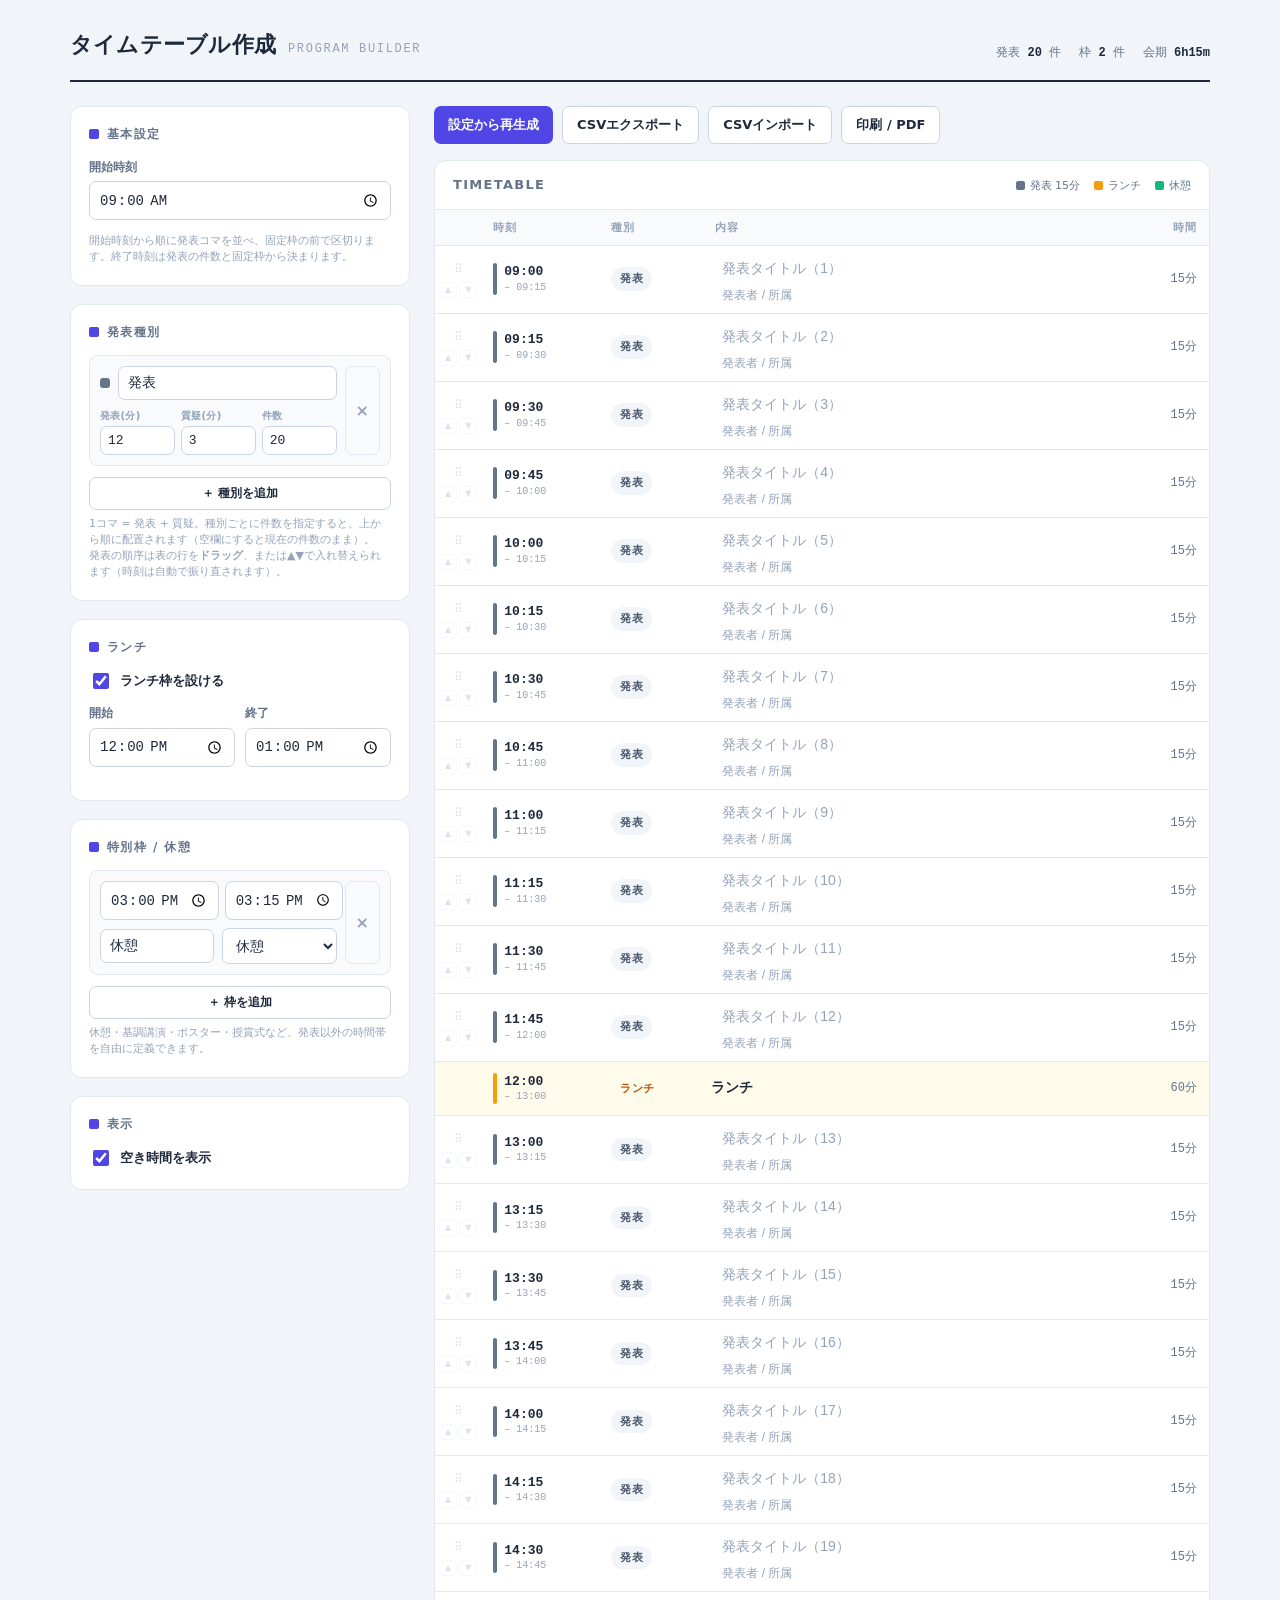
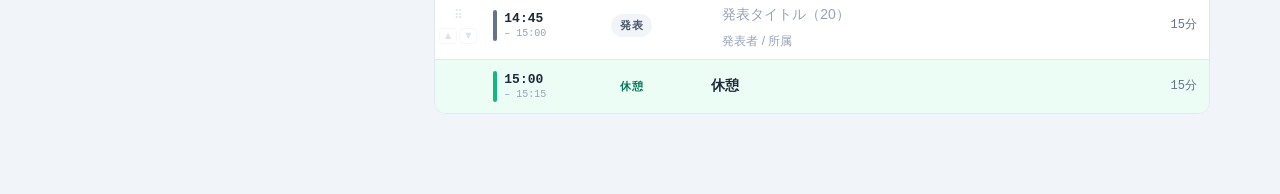
==== commit a2afd99b: "発表種別を追加" ====
--- a/index.html
+++ b/index.html
@@ -158,6 +158,25 @@
 
   .c-dur{width:70px;font-family:var(--mono);color:var(--ink-soft);font-size:12px;text-align:right}
 
+  .c-move{width:44px}
+  .mv{display:flex;flex-direction:column;align-items:center;gap:3px;padding:7px 4px;opacity:.3;transition:opacity .12s}
+  tbody tr:hover .mv,.mv:focus-within{opacity:1}
+  .grip{
+    cursor:grab;color:var(--ink-faint);font-size:12px;line-height:1;font-family:var(--mono);
+    padding:2px 7px;border-radius:5px;background:transparent;border:1px solid transparent;
+  }
+  .grip:hover{background:var(--panel-2);border-color:var(--border);color:var(--ink-soft)}
+  .grip:active{cursor:grabbing}
+  .arrows{display:flex;gap:2px}
+  .mv-btn{
+    font-size:8px;line-height:1;padding:3px 5px;border-radius:4px;
+    color:var(--ink-faint);background:var(--paper);border:1px solid var(--border);
+  }
+  .mv-btn:hover{color:var(--accent);border-color:var(--accent);background:var(--accent-soft)}
+  tr.dragging{opacity:.4}
+  tr.drop-before td{box-shadow:inset 0 2px 0 0 var(--accent)}
+  tr.drop-after td{box-shadow:inset 0 -2px 0 0 var(--accent)}
+
   tr.row-lunch{background:var(--lunch-bg)}
   tr.row-lunch .chip{background:var(--lunch)}
   tr.row-break{background:var(--break-bg)}
@@ -212,6 +231,7 @@
     .title-in,.sub-in{border:none;box-shadow:none;padding:2px 0}
     tbody td,thead th{border-color:#000}
     tr.row-gap{display:none}
+    .c-move{display:none}
   }
 </style>
 </head>
@@ -229,24 +249,18 @@
     <div class="side">
       <div class="panel">
         <h2>基本設定</h2>
-        <div class="row2">
-          <div class="field">
-            <label for="s-start">開始時刻</label>
-            <input type="time" id="s-start" value="09:00">
-          </div>
-          <div class="field">
-            <label for="s-end">終了時刻</label>
-            <input type="time" id="s-end" value="17:00">
-          </div>
+        <div class="field">
+          <label for="s-start">開始時刻</label>
+          <input type="time" id="s-start" value="09:00">
         </div>
-        <div class="hint">開始から順に発表コマを自動で埋め、固定枠の前で区切ります。</div>
+        <div class="hint">開始時刻から順に発表コマを並べ、固定枠の前で区切ります。終了時刻は発表の件数と固定枠から決まります。</div>
       </div>
 
       <div class="panel">
         <h2>発表種別</h2>
         <div class="types" id="types"></div>
         <button class="btn ghost block small" id="add-type" style="margin-top:11px">＋ 種別を追加</button>
-        <div class="hint">1コマ = 発表 + 質疑。件数を指定した種別を上から順に配置し、残り時間は件数を空欄（＝自動）にした種別で埋めます。自動が複数あるときは交互に配置します。</div>
+        <div class="hint">1コマ = 発表 + 質疑。種別ごとに件数を指定すると、上から順に配置されます（空欄にすると現在の件数のまま）。<br>発表の順序は表の行を<b>ドラッグ</b>、または<b>▲▼</b>で入れ替えられます（時刻は自動で振り直されます）。</div>
       </div>
 
       <div class="panel">
@@ -309,15 +323,18 @@
 "use strict";
 
 /* ---------------- state ---------------- */
-// 発表種別。count: 件数（null = 空き時間を自動で埋める）
+// 発表種別。count: 件数（null = 空欄。現在の件数を維持する）
 let talkTypes = [
-  { id: uid(), name: "発表", talk: 12, qa: 3, count: null }
+  { id: uid(), name: "発表", talk: 12, qa: 3, count: 20 }
 ];
 let customSlots = [
   { id: uid(), start: "15:00", end: "15:15", label: "休憩", type: "break" }
 ];
-let talkData = [];   // per-talk content, preserved across regen: {title,speaker}
+// 発表の並び順そのもの。手動で入れ替え可能で、再生成をまたいで保持される
+// {id, typeId, title, speaker}
+let talkList = [];
 let items = [];      // rendered rows
+let refocus = null;  // 再描画後にフォーカスを戻す並べ替えボタン
 
 /* ---------------- helpers ---------------- */
 function uid(){ return Math.random().toString(36).slice(2,9); }
@@ -348,11 +365,11 @@
 ];
 const typeColor = i => TYPE_COLORS[i % TYPE_COLORS.length];
 const typeLen = t => (t.talk||0) + (t.qa||0);
+const newEntry = typeId => ({id:uid(), typeId, title:"", speaker:""});
 
 function readSettings(){
   return {
     start: $("#s-start").value,
-    end: $("#s-end").value,
     lunchOn: $("#s-lunch-on").checked,
     lunchStart: $("#s-lunch-start").value,
     lunchEnd: $("#s-lunch-end").value,
@@ -363,24 +380,34 @@
 /* ---------------- generation ---------------- */
 function generate(){
   const s = readSettings();
-  const start = toMin(s.start), end = toMin(s.end);
+  const start = toMin(s.start);
   const warnings = [];
 
-  if(start==null || end==null){ renderNotice(["開始時刻・終了時刻を正しく入力してください。"],"err"); items=[]; render(); return; }
-  if(end<=start) warnings.push("終了時刻が開始時刻以前になっています。");
-
-  // 発表種別 -> 配置キュー（件数指定分）と自動充填用の種別
-  const queue = [], fillers = [];
+  if(start==null){ renderNotice(["開始時刻を正しく入力してください。"],"err"); items=[]; render(); return; }
+
+  // 発表種別
+  const specById = new Map();
   talkTypes.forEach((t,i)=>{
-    const spec = {name:t.name||`種別${i+1}`, len:typeLen(t), colorIdx:i};
-    if(spec.len<=0){
-      if(t.count!==0) warnings.push(`発表種別「${spec.name}」は発表＋質疑が0分のため配置しません。`);
-      return;
+    const spec = {id:t.id, name:t.name||`種別${i+1}`, len:typeLen(t), colorIdx:i};
+    specById.set(t.id, spec);
+    if(spec.len<=0 && t.count!==0)
+      warnings.push(`発表種別「${spec.name}」は発表＋質疑が0分のため配置しません。`);
+  });
+
+  // 発表リストを種別の件数に合わせる（並び順は保持し、増減は末尾で行う）
+  talkList = talkList.filter(e => specById.has(e.typeId));
+  for(const t of talkTypes){
+    if(t.count==null) continue;   // 空欄＝現在の件数のまま
+    const idxs = [];
+    talkList.forEach((e,i)=>{ if(e.typeId===t.id) idxs.push(i); });
+    if(idxs.length > t.count){
+      const drop = new Set(idxs.slice(t.count));       // 後ろの分から削除
+      talkList = talkList.filter((e,i)=>!drop.has(i));
+    } else {
+      for(let n=idxs.length; n<t.count; n++) talkList.push(newEntry(t.id));
     }
-    if(t.count==null) fillers.push(spec);
-    else for(let n=0;n<t.count;n++) queue.push(spec);
-  });
-  if(!queue.length && !fillers.length) warnings.push("配置できる発表種別がありません。発表時間または質疑応答を1分以上にしてください。");
+  }
+  if(!talkList.length) warnings.push("発表が0件です。発表種別の件数を指定してください。");
 
   // collect fixed slots
   let fixed = [];
@@ -396,6 +423,13 @@
   });
   fixed.sort((a,b)=>a.start-b.start || a.end-b.end);
 
+  // 開始時刻より前に終わる固定枠は無視する
+  const outside = fixed.filter(f=>f.end<=start);
+  if(outside.length){
+    fixed = fixed.filter(f=>f.end>start);
+    warnings.push(`開始時刻より前の枠（${outside.map(f=>f.label).join("・")}）は配置しませんでした。`);
+  }
+
   // detect overlaps among fixed
   for(let i=1;i<fixed.length;i++){
     if(fixed[i].start<fixed[i-1].end)
@@ -404,38 +438,29 @@
 
   const out = [];
   let cursor = start;
-  let talkIdx = 0;
-  let qi = 0, fi = 0;   // キュー位置 / 自動充填の巡回位置
-
-  function fill(from,to){
-    while(true){
-      const spec = qi<queue.length ? queue[qi]
-                 : fillers.length ? fillers[fi%fillers.length]
-                 : null;
-      if(!spec || from+spec.len>to) break;
-      const meta = talkData[talkIdx] || {};
-      out.push({type:"talk",start:from,end:from+spec.len,
-                typeName:spec.name,colorIdx:spec.colorIdx,
-                title:meta.title||"",speaker:meta.speaker||"",talkIndex:talkIdx});
-      from+=spec.len; talkIdx++;
-      if(qi<queue.length) qi++; else fi++;
+  let li = 0;   // 発表リストの位置
+
+  // to まで発表を並べる。to が null なら残りをすべて並べる
+  function fill(to){
+    while(li < talkList.length){
+      const e = talkList[li];
+      const spec = specById.get(e.typeId);
+      if(!spec || spec.len<=0){ li++; continue; }   // 0分の種別は配置しない
+      if(to!=null && cursor+spec.len>to) break;
+      out.push({type:"talk",start:cursor,end:cursor+spec.len,
+                entryId:e.id,typeName:spec.name,colorIdx:spec.colorIdx,
+                title:e.title,speaker:e.speaker});
+      cursor+=spec.len; li++;
     }
-    if(s.showGap && to-from>=1) out.push({type:"gap",start:from,end:to});
-    return from;
+    if(to!=null && s.showGap && to-cursor>=1) out.push({type:"gap",start:cursor,end:to});
   }
 
   for(const f of fixed){
-    if(f.start>cursor) fill(cursor,f.start);
+    if(f.start>cursor) fill(f.start);
     out.push(Object.assign({},f));
     cursor = Math.max(cursor, f.end);
   }
-  if(end>cursor) fill(cursor,end);
-
-  if(qi<queue.length)
-    warnings.push(`件数を指定した発表のうち ${queue.length-qi} 件が収まりませんでした。終了時刻を延ばすか件数を減らしてください。`);
-
-  // trim preserved talk content to actual count
-  talkData.length = talkIdx;
+  fill(null);   // 残りは最後の固定枠のあとに続けて並べる
 
   items = out;
   renderNotice(warnings, warnings.length?"warn":"");
@@ -478,26 +503,36 @@
   }
 
   let rows = "";
+  let talkNo = 0;
   for(let idx=0; idx<items.length; idx++){
     const it = items[idx];
     const dur = it.end - it.start;
 
     if(it.type==="talk"){
       const c = typeColor(it.colorIdx||0);
-      rows += `<tr data-idx="${idx}">
+      talkNo++;
+      rows += `<tr data-idx="${idx}" data-entry="${it.entryId}">
+        <td class="c-move"><div class="cell mv">
+          <span class="grip" draggable="true" data-id="${it.entryId}" title="ドラッグで並べ替え">⠿</span>
+          <span class="arrows">
+            <button class="mv-btn" data-move="-1" data-id="${it.entryId}" title="上へ">▲</button>
+            <button class="mv-btn" data-move="1" data-id="${it.entryId}" title="下へ">▼</button>
+          </span>
+        </div></td>
         <td class="c-time"><div class="cell"><div class="time-range">
           <span class="chip" style="background:${c.chip}"></span>
           <span class="rng">${toStr(it.start)}<small>– ${toStr(it.end)}</small></span>
         </div></div></td>
         <td class="c-kind"><div class="cell"><span class="badge" style="background:${c.bg};color:${c.fg}">${esc(it.typeName||"発表")}</span></div></td>
         <td><div class="cell" style="padding:7px 10px">
-          <input class="title-in" data-field="title" data-idx="${idx}" placeholder="発表タイトル（${it.talkIndex+1}）" value="${esc(it.title)}">
+          <input class="title-in" data-field="title" data-idx="${idx}" placeholder="発表タイトル（${talkNo}）" value="${esc(it.title)}">
           <input class="sub-in" data-field="speaker" data-idx="${idx}" placeholder="発表者 / 所属" value="${esc(it.speaker)}">
         </div></td>
         <td class="c-dur"><div class="cell">${dur}分</div></td>
       </tr>`;
     } else if(it.type==="gap"){
       rows += `<tr class="row-gap">
+        <td class="c-move"></td>
         <td class="c-time"><div class="cell"><div class="time-range">
           <span class="chip"></span>
           <span class="rng">${toStr(it.start)}<small>– ${toStr(it.end)}</small></span>
@@ -509,6 +544,7 @@
     } else {
       const k = KIND[it.type] || KIND.custom;
       rows += `<tr class="row-${it.type}">
+        <td class="c-move"></td>
         <td class="c-time"><div class="cell"><div class="time-range">
           <span class="chip"></span>
           <span class="rng">${toStr(it.start)}<small>– ${toStr(it.end)}</small></span>
@@ -522,10 +558,17 @@
 
   body.innerHTML = `<table>
     <thead><tr>
-      <th>時刻</th><th>種別</th><th>内容</th><th style="text-align:right">時間</th>
+      <th class="c-move"></th><th>時刻</th><th>種別</th><th>内容</th><th style="text-align:right">時間</th>
     </tr></thead>
     <tbody>${rows}</tbody>
   </table>`;
+
+  // 並べ替えボタンを連打できるよう、再描画後にフォーカスを戻す
+  if(refocus){
+    const btn = body.querySelector(`.mv-btn[data-id="${refocus.id}"][data-move="${refocus.move}"]`);
+    if(btn) btn.focus({preventScroll:false});
+    refocus = null;
+  }
 }
 
 function renderLegend(){
@@ -551,6 +594,35 @@
   n.innerHTML = `<span style="font-weight:700">${icon}</span><div>${
     msgs.length===1 ? esc(msgs[0]) : "<ul>"+msgs.map(m=>`<li>${esc(m)}</li>`).join("")+"</ul>"
   }</div>`;
+}
+
+/* ---------------- reorder ---------------- */
+function moveEntry(id, delta){
+  const i = talkList.findIndex(x=>x.id===id);
+  const j = i + delta;
+  if(i<0 || j<0 || j>=talkList.length) return;
+  const [e] = talkList.splice(i,1);
+  talkList.splice(j,0,e);
+  refocus = {id, move:String(delta)};
+  generate();
+}
+function dropEntry(dragId, refId, before){
+  if(!dragId || !refId || dragId===refId) return;
+  const from = talkList.findIndex(x=>x.id===dragId);
+  if(from<0) return;
+  const [e] = talkList.splice(from,1);
+  const to = talkList.findIndex(x=>x.id===refId);
+  if(to<0){ talkList.splice(from,0,e); return; }
+  talkList.splice(before?to:to+1, 0, e);
+  generate();
+}
+function clearDropMarks(){
+  $("#board-body").querySelectorAll("tr.drop-before,tr.drop-after")
+    .forEach(tr=>tr.classList.remove("drop-before","drop-after"));
+}
+function dropSide(tr, y){
+  const r = tr.getBoundingClientRect();
+  return (y - r.top) < r.height/2;
 }
 
 /* ---------------- talk types editor ---------------- */
@@ -578,7 +650,7 @@
         </div>
         <div>
           <span class="mini">件数</span>
-          <input type="number" data-k="count" min="0" step="1" placeholder="自動" value="${t.count==null?"":t.count}">
+          <input type="number" data-k="count" min="0" step="1" placeholder="－" value="${t.count==null?"":t.count}">
         </div>
       </div>
     </div>`).join("");
@@ -662,7 +734,7 @@
   if(/開始/.test(first[0]) || /start/i.test(first[0])) rows = rows.slice(1);
 
   const newItems = [];
-  const newTalk = [];
+  const newList = [];
   const newCustom = [];
   let lunchOn=false, lunchS="", lunchE="";
   const groups = new Map();   // 発表種別名（または長さ） -> {name,len,count}
@@ -683,8 +755,9 @@
       let g = groups.get(key);
       if(!g){ g={name:tname,len,count:0,key}; groups.set(key,g); }
       g.count++;
-      newItems.push({type:"talk",start,end,title,speaker,talkIndex:newTalk.length,groupKey:key});
-      newTalk.push({title,speaker});
+      const entry = {id:uid(), typeId:null, title, speaker, groupKey:key};
+      newList.push(entry);
+      newItems.push({type:"talk",start,end,title,speaker,entryId:entry.id,groupKey:key});
     } else if(type==="lunch"){
       newItems.push({type:"lunch",start,end,label:title||"ランチ"});
       lunchOn=true; lunchS=toStr(start); lunchE=toStr(end);
@@ -719,14 +792,17 @@
     it.colorIdx = g.typeIndex;
     delete it.groupKey;
   }
+  for(const e of newList){
+    e.typeId = newTypes[groups.get(e.groupKey).typeIndex].id;
+    delete e.groupKey;
+  }
 
   // sync panel state so 再生成 stays consistent
   items = newItems;
-  talkData = newTalk;
+  talkList = newList;
   customSlots = newCustom;
   if(newTypes.length) talkTypes = newTypes;
   $("#s-start").value = toStr(newItems[0].start);
-  $("#s-end").value = toStr(newItems[newItems.length-1].end);
   $("#s-lunch-on").checked = lunchOn;
   if(lunchOn){ $("#s-lunch-start").value=lunchS; $("#s-lunch-end").value=lunchE; }
 
@@ -738,7 +814,7 @@
 
 /* ---------------- events ---------------- */
 // settings -> regenerate (interactive)
-["s-start","s-end","s-lunch-on","s-lunch-start","s-lunch-end","s-showgap"]
+["s-start","s-lunch-on","s-lunch-start","s-lunch-end","s-showgap"]
   .forEach(id => $("#"+id).addEventListener("input", generate));
 
 $("#regen").addEventListener("click", generate);
@@ -764,7 +840,7 @@
     name,
     talk: last ? last.talk : 12,
     qa: last ? last.qa : 3,
-    count: talkTypes.length ? 1 : null   // 最初の1件は自動充填、以降は件数指定
+    count: 1
   });
   renderTypes(); generate();
 });
@@ -813,8 +889,52 @@
   const idx=+t.dataset.idx, field=t.dataset.field;
   const it=items[idx]; if(!it||it.type!=="talk") return;
   it[field]=t.value;
-  if(talkData[it.talkIndex]) talkData[it.talkIndex][field]=t.value;
-  else talkData[it.talkIndex]={title:"",speaker:"",[field]:t.value};
+  const en = talkList.find(x=>x.id===it.entryId);
+  if(en) en[field]=t.value;
+});
+
+/* ---- 並べ替え（▲▼ / ドラッグ＆ドロップ） ---- */
+let dragId = null;
+
+$("#board-body").addEventListener("click", e=>{
+  const b = e.target.closest(".mv-btn"); if(!b) return;
+  moveEntry(b.dataset.id, parseInt(b.dataset.move,10));
+});
+
+$("#board-body").addEventListener("dragstart", e=>{
+  const g = e.target.closest(".grip");
+  if(!g){ e.preventDefault(); return; }   // 入力欄のテキストドラッグは無効化
+  dragId = g.dataset.id;
+  const tr = g.closest("tr");
+  e.dataTransfer.effectAllowed = "move";
+  try{ e.dataTransfer.setData("text/plain", dragId); }catch(_){}
+  if(tr){
+    e.dataTransfer.setDragImage(tr, 24, 14);
+    setTimeout(()=>tr.classList.add("dragging"), 0);
+  }
+});
+$("#board-body").addEventListener("dragover", e=>{
+  if(!dragId) return;
+  const tr = e.target.closest("tr[data-entry]");
+  if(!tr || tr.dataset.entry===dragId) return;
+  e.preventDefault();
+  e.dataTransfer.dropEffect = "move";
+  clearDropMarks();
+  tr.classList.add(dropSide(tr, e.clientY) ? "drop-before" : "drop-after");
+});
+$("#board-body").addEventListener("drop", e=>{
+  if(!dragId) return;
+  e.preventDefault();
+  const tr = e.target.closest("tr[data-entry]");
+  clearDropMarks();
+  if(tr) dropEntry(dragId, tr.dataset.entry, dropSide(tr, e.clientY));
+  dragId = null;
+});
+$("#board-body").addEventListener("dragend", ()=>{
+  clearDropMarks();
+  const d = $("#board-body").querySelector("tr.dragging");
+  if(d) d.classList.remove("dragging");
+  dragId = null;
 });
 
 /* ---------------- init ---------------- */
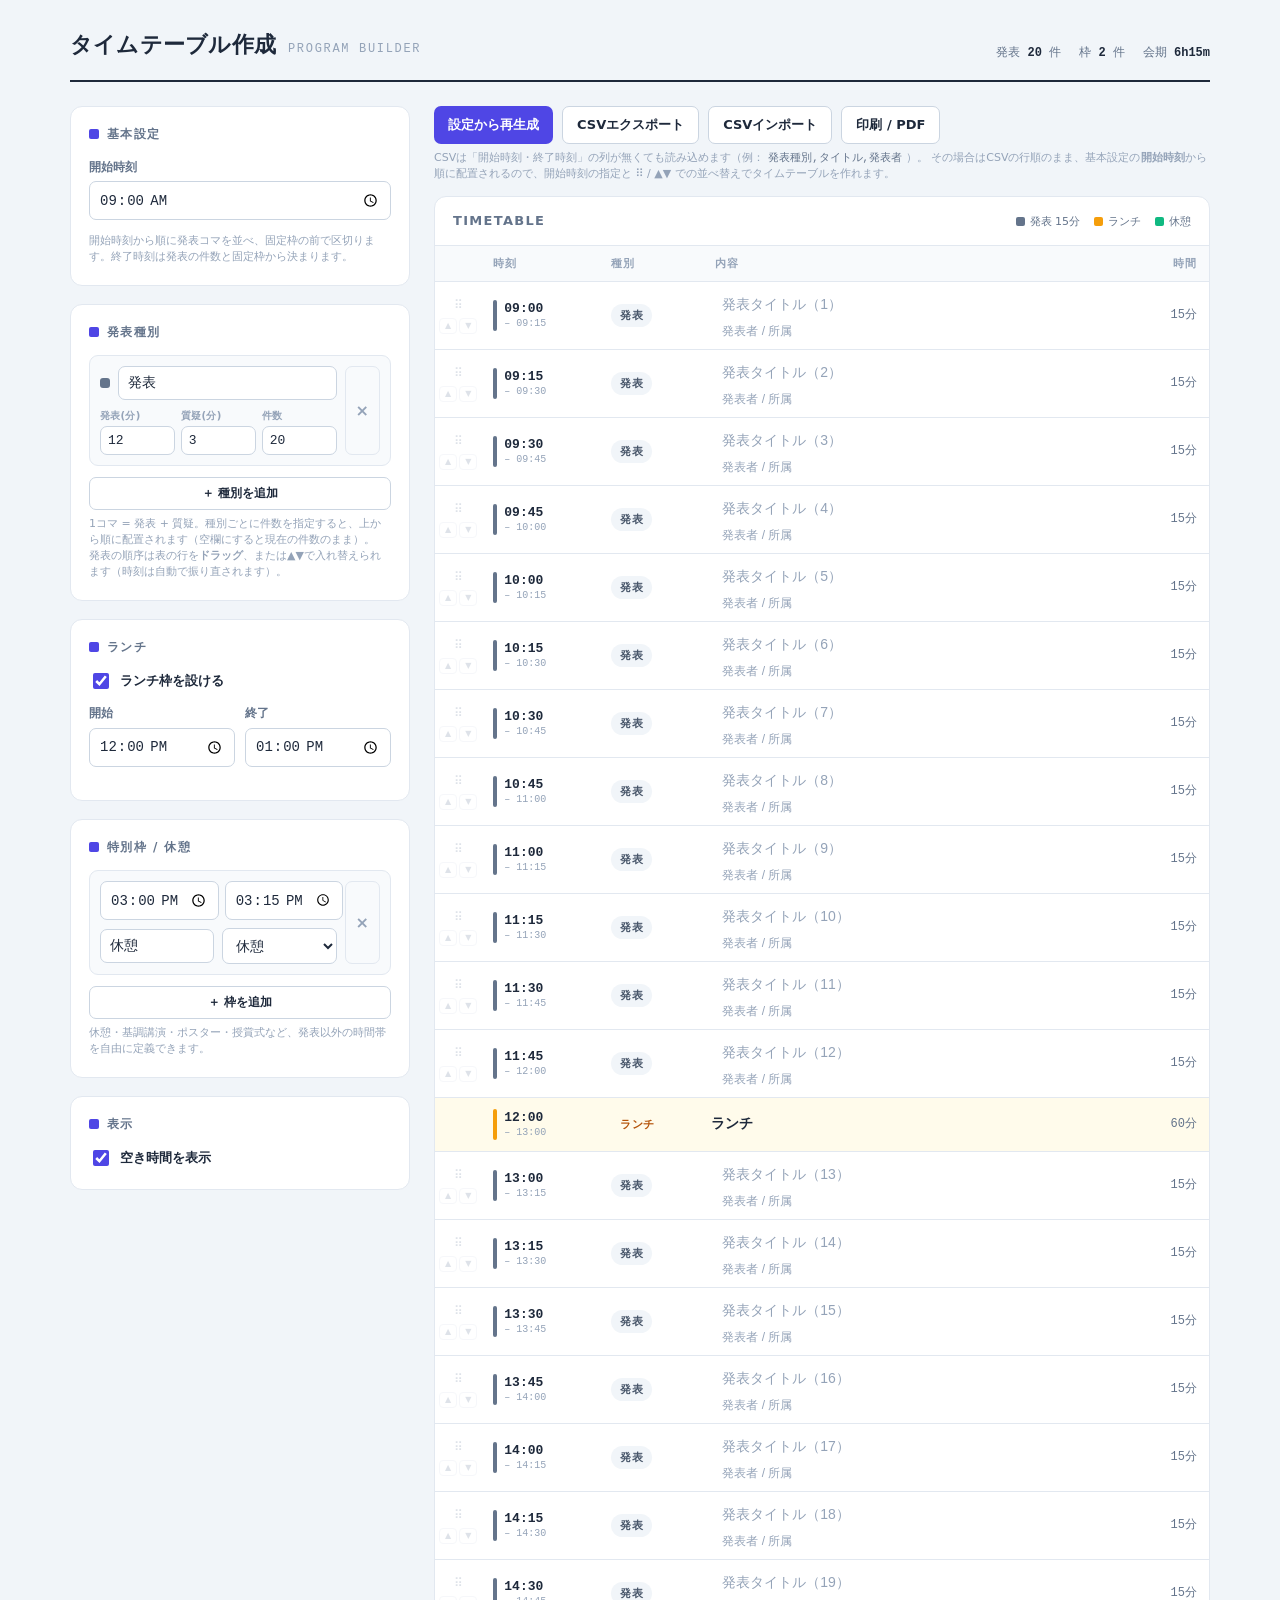
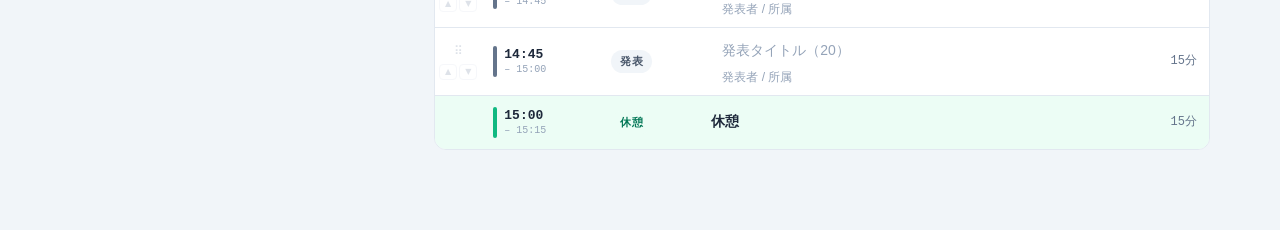
==== commit b52fd4ec: "時刻列のないCSVのインポートに対応 発表申込リストのような「発表種別・タイトル・発表者」だけのCSVを 読み込めるようにした。時刻の無い発表行がある場合はCSVの時刻を使わず、 行順のまま基本設定の" ====
--- a/index.html
+++ b/index.html
@@ -217,6 +217,7 @@
   .notice ul{margin:4px 0 0;padding-left:18px}
 
   .hint{font-size:11px;color:var(--ink-faint);margin-top:6px;line-height:1.45}
+  .hint code{font-family:var(--mono);font-size:10.5px;background:var(--panel-2);color:var(--ink-soft);padding:1px 4px;border-radius:4px}
 
   /* ---- Print ---- */
   @media print{
@@ -305,6 +306,11 @@
         <input type="file" id="file" accept=".csv,text/csv" hidden>
       </div>
 
+      <div class="hint" style="margin:-10px 0 14px">
+        CSVは「開始時刻・終了時刻」の列が無くても読み込めます（例：<code>発表種別,タイトル,発表者</code>）。
+        その場合はCSVの行順のまま、基本設定の<b>開始時刻</b>から順に配置されるので、開始時刻の指定と ⠿ / ▲▼ での並べ替えでタイムテーブルを作れます。
+      </div>
+
       <div class="notice" id="notice"></div>
 
       <div class="board">
@@ -335,6 +341,7 @@
 let talkList = [];
 let items = [];      // rendered rows
 let refocus = null;  // 再描画後にフォーカスを戻す並べ替えボタン
+let noticeLead = null;  // 次の generate() の通知に前置するメッセージ {msgs,type}
 
 /* ---------------- helpers ---------------- */
 function uid(){ return Math.random().toString(36).slice(2,9); }
@@ -382,6 +389,8 @@
   const s = readSettings();
   const start = toMin(s.start);
   const warnings = [];
+
+  const lead = noticeLead; noticeLead = null;
 
   if(start==null){ renderNotice(["開始時刻を正しく入力してください。"],"err"); items=[]; render(); return; }
 
@@ -463,7 +472,8 @@
   fill(null);   // 残りは最後の固定枠のあとに続けて並べる
 
   items = out;
-  renderNotice(warnings, warnings.length?"warn":"");
+  renderNotice(lead ? lead.msgs.concat(warnings) : warnings,
+               warnings.length ? "warn" : (lead ? lead.type : ""));
   render();
 }
 
@@ -573,9 +583,11 @@
 
 function renderLegend(){
   const seg = [];
+  const shown = new Set(items.filter(i=>i.type==="talk").map(i=>i.typeName));
   talkTypes.forEach((t,i)=>{
-    if(typeLen(t)<=0) return;
-    seg.push(`<span><i style="background:${typeColor(i).chip}"></i>${esc(t.name||`種別${i+1}`)} ${typeLen(t)}分</span>`);
+    const name = t.name||`種別${i+1}`;
+    if(typeLen(t)<=0 || !shown.has(name)) return;   // 表に出ていない種別は凡例に載せない
+    seg.push(`<span><i style="background:${typeColor(i).chip}"></i>${esc(name)} ${typeLen(t)}分</span>`);
   });
   const has = k => items.some(i=>i.type===k);
   if(has("lunch"))  seg.push(`<span><i style="background:var(--lunch)"></i>ランチ</span>`);
@@ -725,91 +737,178 @@
 
 const KIND_FROM = {"発表":"talk","ランチ":"lunch","昼食":"lunch","休憩":"break","特別":"custom"};
 
+/* 見出し行から列の位置を推定する（見出しが無ければ null）。
+   時刻の列が無いCSV（発表種別だけを並べたもの）も読めるようにするため、
+   位置固定ではなく見出しの語で列を判定する。 */
+const HEAD_PATTERNS = [
+  ["start",   /開始/],
+  ["start",   /^start/i],
+  ["end",     /終了/],
+  ["end",     /^end/i],
+  ["ttype",   /発表種別|講演種別|セッション/],
+  ["kind",    /種別|区分|kind|category/i],
+  ["title",   /タイトル|題目|題名|演題|内容|title/i],
+  ["speaker", /発表者|登壇者|氏名|著者|所属|speaker|author|presenter/i]
+];
+function detectHeader(row){
+  const map = {}; let hit = 0;
+  row.forEach((c,i)=>{
+    const v = String(c==null?"":c).trim();
+    if(!v || toMin(v)!=null) return;        // 時刻が入っていればデータ行
+    for(const [key,re] of HEAD_PATTERNS){
+      if(!re.test(v)) continue;
+      if(map[key]==null){ map[key]=i; hit++; }
+      break;
+    }
+  });
+  // 語が2つ以上一致すれば見出し行と判断する（1列だけのCSVは1つで判断）
+  const cols = row.filter(c=>String(c==null?"":c).trim()!=="").length;
+  return (hit>=2 || (hit===1 && cols===1)) ? map : null;
+}
+function uniqueTypeName(defs, base){
+  let name = base||"発表";
+  for(let n=2; defs.some(t=>t.name===name); n++) name = (base||"発表")+n;
+  return name;
+}
+
 function importCSV(text){
-  let rows = parseCSV(text);
-  if(!rows.length){ renderNotice(["CSVが空です。"],"err"); return; }
-
-  // drop header if present
-  const first = rows[0].map(c=>c.trim());
-  if(/開始/.test(first[0]) || /start/i.test(first[0])) rows = rows.slice(1);
-
-  const newItems = [];
-  const newList = [];
-  const newCustom = [];
-  let lunchOn=false, lunchS="", lunchE="";
-  const groups = new Map();   // 発表種別名（または長さ） -> {name,len,count}
+  const raw = parseCSV(text);
+  if(!raw.length){ renderNotice(["CSVが空です。"],"err"); return; }
+
+  const warn = [];
+  const head = detectHeader(raw[0]);
+  const rows = head ? raw.slice(1) : raw;
+  let map = head || {start:0,end:1,kind:2,title:3,speaker:4,ttype:5};
+  const cell = (r,k) => map[k]==null ? "" : String(r[map[k]]==null?"":r[map[k]]).trim();
+
+  if(!rows.length){ renderNotice(["CSVにデータ行がありません。"],"err"); return; }
+
+  // 見出しが無く時刻の列も見当たらない → 「発表種別／タイトル／発表者」の並びと解釈する
+  if(!head && !rows.some(r=>toMin(cell(r,"start"))!=null)){
+    map = {ttype:0, title:1, speaker:2};
+    warn.push("見出し行が無いため、列を「発表種別／タイトル／発表者」として読み込みました。");
+  }
+
+  const talks = [];    // 発表（CSVの並び順）
+  const fixed = [];    // 時刻付きの休憩・特別枠
+  const dropped = [];  // 時刻が無く配置できなかった枠
+  let lunch = null, untimed = 0;
 
   for(const r of rows){
-    const start=toMin((r[0]||"").trim());
-    const end=toMin((r[1]||"").trim());
-    if(start==null||end==null) continue;
-    const kindRaw=(r[2]||"").trim();
-    const type = KIND_FROM[kindRaw] || "custom";
-    const title=(r[3]||"").trim();
-    const speaker=(r[4]||"").trim();
-    const tname=(r[5]||"").trim();
+    const s = toMin(cell(r,"start")), e = toMin(cell(r,"end"));
+    const timed = s!=null && e!=null && e>s;
+    const kindRaw = cell(r,"kind"), title = cell(r,"title"), speaker = cell(r,"speaker");
+    let tname = cell(r,"ttype"), type;
+
+    if(!kindRaw)                type = "talk";
+    else if(KIND_FROM[kindRaw]) type = KIND_FROM[kindRaw];
+    else if(timed)              type = "custom";
+    else { type = "talk"; if(!tname) tname = kindRaw; }  // 時刻の無い行は固定枠にできないので発表として扱う
 
     if(type==="talk"){
-      const len = end-start;
-      const key = tname || `len:${len}`;
-      let g = groups.get(key);
-      if(!g){ g={name:tname,len,count:0,key}; groups.set(key,g); }
-      g.count++;
-      const entry = {id:uid(), typeId:null, title, speaker, groupKey:key};
-      newList.push(entry);
-      newItems.push({type:"talk",start,end,title,speaker,entryId:entry.id,groupKey:key});
+      if(!timed) untimed++;
+      talks.push({name:tname, title, speaker,
+                  start:timed?s:null, end:timed?e:null, len:timed?e-s:null});
+    } else if(!timed){
+      dropped.push(title||kindRaw);
     } else if(type==="lunch"){
-      newItems.push({type:"lunch",start,end,label:title||"ランチ"});
-      lunchOn=true; lunchS=toStr(start); lunchE=toStr(end);
+      lunch = {start:s, end:e, label:title||"ランチ"};
     } else {
-      newItems.push({type,start,end,label:title||(type==="break"?"休憩":"特別")});
-      newCustom.push({id:uid(),start:toStr(start),end:toStr(end),label:title||(type==="break"?"休憩":"特別"),type});
+      fixed.push({type, start:s, end:e, label:title||(type==="break"?"休憩":"特別")});
     }
   }
 
-  if(!newItems.length){ renderNotice(["有効な行が見つかりませんでした。時刻の形式（HH:MM）をご確認ください。"],"err"); return; }
-
-  // 発表種別を再構築（発表／質疑の内訳は既存定義から推定）
-  const glist = [...groups.values()];
-  const used = new Set(glist.map(g=>g.name).filter(Boolean));
-  const newTypes = glist.map((g,i)=>{
-    let name = g.name;
-    if(!name){
-      name = glist.length===1 ? "発表" : `種別${String.fromCharCode(65+i)}`;
-      while(used.has(name)) name += "'";
-      used.add(name);
+  if(!talks.length && !fixed.length && !lunch){
+    renderNotice(["読み込める行がありませんでした。見出し（開始時刻／終了時刻／種別／タイトル／発表者／発表種別）や時刻の形式（HH:MM）をご確認ください。"],"err");
+    return;
+  }
+  if(dropped.length)
+    warn.push(`時刻の無い枠（${dropped.slice(0,3).map(d=>d||"無題").join("・")}${dropped.length>3?" ほか":""}）は時間帯が決まらないため配置しませんでした。`);
+
+  // 発表を種別ごとにまとめる（種別名が無ければコマ長でまとめる）
+  const groups = [], byKey = new Map();
+  for(const t of talks){
+    const key = t.name ? "n:"+t.name : (t.len!=null ? "l:"+t.len : "l:?");
+    let g = byKey.get(key);
+    if(!g){ g={name:t.name, len:t.len, count:0}; byKey.set(key,g); groups.push(g); }
+    if(g.len==null) g.len = t.len;
+    g.count++; t.group = g;
+  }
+
+  // 種別定義を確定する。既存の定義（発表／質疑の内訳）を活かし、未知の種別だけ追加する
+  const defs = talkTypes.map(t=>Object.assign({},t,{count:0}));
+  const claimed = new Set(), guessed = [];
+  const order = groups.map((g,i)=>({g,i})).sort((a,b)=>(a.g.name?0:1)-(b.g.name?0:1));
+  for(const {g,i:gi} of order){
+    const autoName = groups.length===1 ? "発表" : `種別${String.fromCharCode(65+gi)}`;
+    let def = g.name ? defs.find(t=>t.name===g.name && !claimed.has(t))
+                     : (g.len!=null ? defs.find(t=>typeLen(t)===g.len && !claimed.has(t)) : null);
+    if(def){
+      if(g.len!=null && typeLen(def)!==g.len){          // CSVのコマ長に合わせる
+        const qa = Math.min(def.qa, g.len);
+        def.qa = qa; def.talk = g.len-qa;
+      }
+    } else if(g.len!=null){
+      const donor = defs.find(t=>typeLen(t)===g.len);
+      const qa = donor ? Math.min(donor.qa, g.len) : 0;
+      def = {id:uid(), name:uniqueTypeName(defs, g.name||autoName), talk:g.len-qa, qa, count:0};
+      defs.push(def);
+    } else {
+      const donor = defs[0];                           // コマ長不明。既存の定義から仮置きする
+      def = {id:uid(), name:uniqueTypeName(defs, g.name||autoName),
+             talk:donor?donor.talk:12, qa:donor?donor.qa:3, count:0};
+      defs.push(def);
+      guessed.push(def);
     }
-    const prev = talkTypes.find(t=>t.name===name && typeLen(t)===g.len)
-              || talkTypes.find(t=>typeLen(t)===g.len);
-    const qa = prev ? Math.min(prev.qa, g.len) : 0;
-    g.typeIndex = i;
-    return {id:uid(), name, talk:g.len-qa, qa, count:g.count};
-  });
-  for(const it of newItems){
-    if(it.type!=="talk") continue;
-    const g = groups.get(it.groupKey);
-    it.typeName = newTypes[g.typeIndex].name;
-    it.colorIdx = g.typeIndex;
-    delete it.groupKey;
-  }
-  for(const e of newList){
-    e.typeId = newTypes[groups.get(e.groupKey).typeIndex].id;
-    delete e.groupKey;
-  }
-
-  // sync panel state so 再生成 stays consistent
-  items = newItems;
-  talkList = newList;
-  customSlots = newCustom;
-  if(newTypes.length) talkTypes = newTypes;
-  $("#s-start").value = toStr(newItems[0].start);
-  $("#s-lunch-on").checked = lunchOn;
-  if(lunchOn){ $("#s-lunch-start").value=lunchS; $("#s-lunch-end").value=lunchE; }
-
+    claimed.add(def);
+    def.count += g.count;
+    g.def = def;
+  }
+  if(guessed.length)
+    warn.push(`${guessed.map(d=>`「${d.name}」`).join("")}のコマ長はCSVに無いため ${guessed.map(d=>`${d.talk}+${d.qa}`).join("／")}分 で仮置きしました。左パネルで調整してください。`);
+
+  const absolute = talks.length>0 && untimed===0;      // すべての発表に時刻がある
+  if(absolute) talks.sort((a,b)=>a.start-b.start || a.end-b.end);
+
+  // 状態を差し替える（CSVに出てこない種別は残さない。件数だけ0にすると次の読み込みで溜まっていく）
+  talkTypes = talks.length ? defs.filter(t=>t.count>0) : defs;
+  talkList = talks.map(t=>({id:uid(), typeId:t.group.def.id, title:t.title, speaker:t.speaker}));
+  customSlots = fixed.map(f=>({id:uid(), start:toStr(f.start), end:toStr(f.end), label:f.label, type:f.type}));
+  $("#s-lunch-on").checked = !!lunch;
+  if(lunch){ $("#s-lunch-start").value=toStr(lunch.start); $("#s-lunch-end").value=toStr(lunch.end); }
   renderTypes();
   renderSlots();
-  render();
-  renderNotice([`CSVを読み込みました（${newItems.length}行）。設定パネルにも反映済みです。発表と質疑の内訳は推定値です。`],"ok");
+
+  if(absolute){
+    // CSVの時刻をそのまま使う
+    const out = talks.map((t,i)=>{
+      const ci = talkTypes.indexOf(t.group.def);
+      return {type:"talk", start:t.start, end:t.end, entryId:talkList[i].id,
+              typeName:t.group.def.name||`種別${ci+1}`, colorIdx:ci,
+              title:t.title, speaker:t.speaker};
+    });
+    if(lunch) out.push({type:"lunch", start:lunch.start, end:lunch.end, label:lunch.label});
+    for(const f of fixed) out.push(Object.assign({},f));
+    out.sort((a,b)=>a.start-b.start || a.end-b.end);
+    items = out;
+    $("#s-start").value = toStr(items[0].start);
+    render();
+    renderNotice([`CSVを読み込みました（発表 ${talks.length} 件）。設定パネルにも反映済みです。`].concat(warn),
+                 warn.length?"warn":"ok");
+  } else {
+    // 時刻の無い発表がある → 並び順だけを受け取り、開始時刻から自動配置する
+    if(untimed && untimed<talks.length)
+      warn.push("時刻の無い発表行があるため、すべての発表を開始時刻から順に並べ直しました。");
+    if(!talks.length){
+      const first = Math.min(lunch?lunch.start:Infinity, ...fixed.map(f=>f.start));
+      if(isFinite(first)) $("#s-start").value = toStr(first);
+    }
+    noticeLead = {
+      msgs: [`CSVを読み込みました（発表 ${talks.length} 件）。開始時刻から順に配置しました。開始時刻の変更と行の並べ替えで調整できます。`].concat(warn),
+      type: warn.length?"warn":"ok"
+    };
+    generate();
+  }
 }
 
 /* ---------------- events ---------------- */
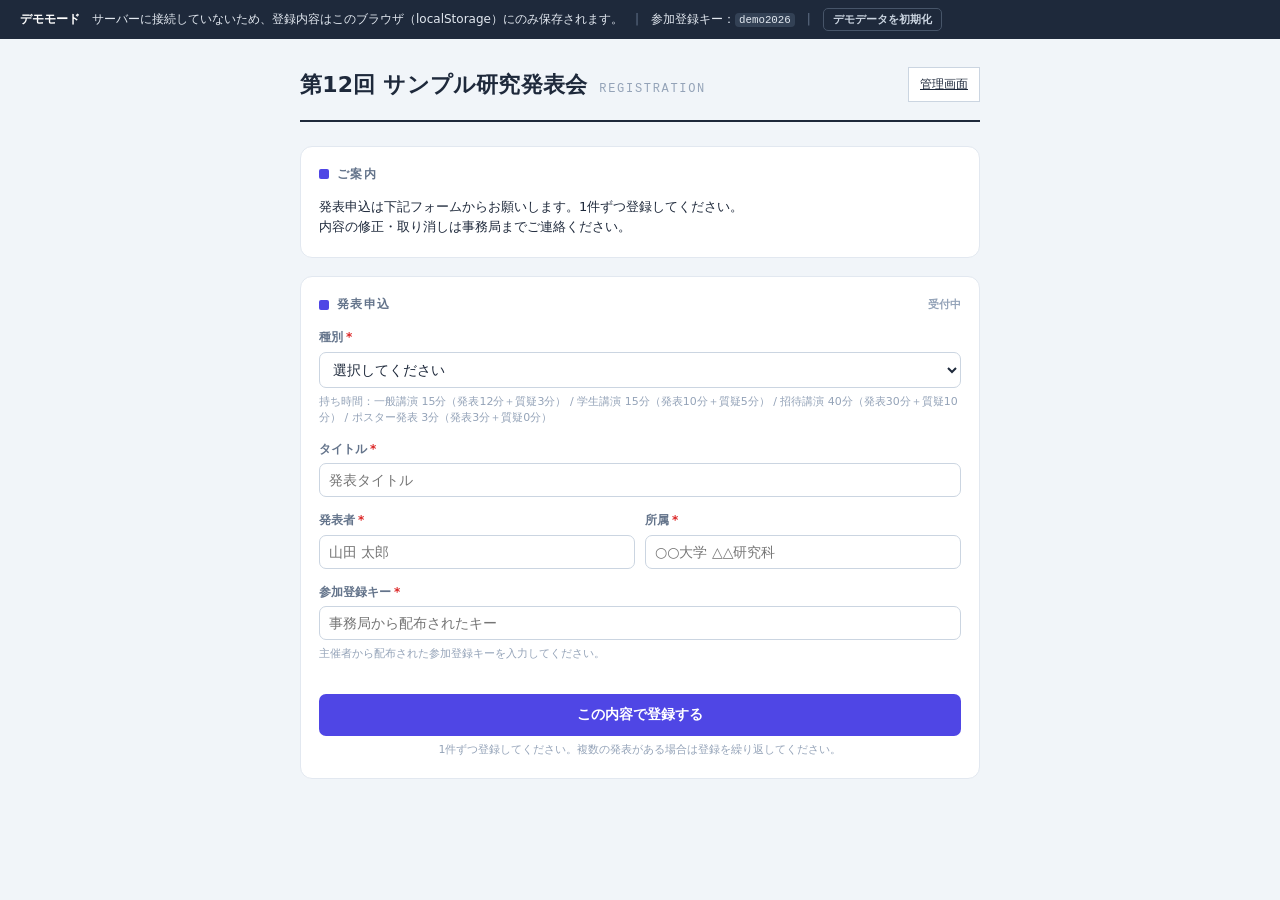
==== commit 158874fb: "参加登録機能とサーバーを追加 単一HTMLのタイムテーブル作成ツールを、発表申込の受付から タイムテーブル作成までを行うアプリに拡張した。  - server/: Node.js標準ライブラリのみのH" ====
--- a/index.html
+++ b/index.html
@@ -3,1043 +3,103 @@
 <head>
 <meta charset="UTF-8">
 <meta name="viewport" content="width=device-width, initial-scale=1.0">
-<title>学会タイムテーブル作成ツール</title>
-<style>
-  :root{
-    --ink:#1e293b;
-    --ink-soft:#64748b;
-    --ink-faint:#94a3b8;
-    --paper:#ffffff;
-    --panel:#f8fafc;
-    --panel-2:#f1f5f9;
-    --border:#e2e8f0;
-    --border-strong:#cbd5e1;
-    --accent:#4f46e5;
-    --accent-soft:#eef2ff;
-    --talk:#64748b;
-    --lunch:#f59e0b;   --lunch-bg:#fffbeb;
-    --break:#10b981;   --break-bg:#ecfdf5;
-    --custom:#6366f1;  --custom-bg:#eef2ff;
-    --gap:#cbd5e1;
-    --danger:#dc2626;
-    --mono:ui-monospace,"SF Mono","SFMono-Regular",Menlo,Consolas,"Liberation Mono",monospace;
-    --sans:system-ui,-apple-system,"Hiragino Kaku Gothic ProN","Hiragino Sans","Noto Sans JP","Yu Gothic",sans-serif;
-  }
-  *{box-sizing:border-box}
-  html,body{margin:0;padding:0}
-  body{
-    font-family:var(--sans);
-    color:var(--ink);
-    background:var(--panel-2);
-    line-height:1.55;
-    font-size:14px;
-    -webkit-font-smoothing:antialiased;
-  }
-  .wrap{max-width:1180px;margin:0 auto;padding:28px 20px 80px}
-
-  header.masthead{
-    display:flex;align-items:flex-end;justify-content:space-between;
-    gap:16px;flex-wrap:wrap;
-    padding-bottom:18px;margin-bottom:24px;
-    border-bottom:2px solid var(--ink);
-  }
-  .masthead h1{
-    margin:0;font-size:22px;font-weight:700;letter-spacing:.01em;
-    display:flex;align-items:baseline;gap:12px;
-  }
-  .masthead h1 .en{
-    font-family:var(--mono);font-size:12px;font-weight:500;letter-spacing:.14em;
-    color:var(--ink-faint);text-transform:uppercase;
-  }
-  .masthead .summary{
-    font-family:var(--mono);font-size:12px;color:var(--ink-soft);
-    display:flex;gap:18px;
-  }
-  .masthead .summary b{color:var(--ink);font-weight:600}
-
-  .layout{display:grid;grid-template-columns:340px 1fr;gap:24px;align-items:start}
-  @media (max-width:920px){ .layout{grid-template-columns:1fr} }
-
-  .panel{
-    background:var(--paper);border:1px solid var(--border);border-radius:12px;
-    padding:18px 18px 20px;
-  }
-  .panel + .panel{margin-top:18px}
-  .panel h2{
-    margin:0 0 14px;font-size:12px;font-weight:700;letter-spacing:.12em;
-    text-transform:uppercase;color:var(--ink-soft);
-    display:flex;align-items:center;gap:8px;
-  }
-  .panel h2::before{content:"";width:10px;height:10px;border-radius:2px;background:var(--accent)}
-
-  .field{margin-bottom:13px}
-  .field:last-child{margin-bottom:0}
-  .field label{display:block;font-size:12px;font-weight:600;color:var(--ink-soft);margin-bottom:5px}
-  .row2{display:grid;grid-template-columns:1fr 1fr;gap:10px}
-  input[type=time],input[type=number],input[type=text],select{
-    width:100%;font-family:inherit;font-size:14px;color:var(--ink);
-    background:var(--paper);border:1px solid var(--border-strong);border-radius:7px;
-    padding:8px 9px;transition:border-color .12s,box-shadow .12s;
-  }
-  input[type=time],input[type=number]{font-family:var(--mono)}
-  input:focus,select:focus{outline:none;border-color:var(--accent);box-shadow:0 0 0 3px var(--accent-soft)}
-  .inline-check{display:flex;align-items:center;gap:8px;font-size:13px;font-weight:600;color:var(--ink);cursor:pointer}
-  .inline-check input{width:16px;height:16px;accent-color:var(--accent);cursor:pointer}
-
-  .types{display:flex;flex-direction:column;gap:9px}
-  .type-row{
-    display:grid;grid-template-columns:1fr auto;gap:8px;align-items:start;
-    padding:10px;border:1px solid var(--border);border-radius:9px;background:var(--panel);
-  }
-  .type-row .head{grid-column:1/2;grid-row:1/2;display:flex;align-items:center;gap:8px}
-  .type-row .swatch{width:10px;height:10px;border-radius:3px;flex:0 0 auto}
-  .type-row .kill{grid-column:2/3;grid-row:1/3}
-  .type-row .nums{grid-column:1/2;grid-row:2/3;display:grid;grid-template-columns:1fr 1fr 1fr;gap:6px}
-  .type-row input[type=number]{padding:6px 7px;font-size:13px}
-  .mini{display:block;font-size:10px;font-weight:600;letter-spacing:.03em;color:var(--ink-faint);margin-bottom:2px}
-  .type-empty{font-size:12px;color:var(--ink-faint);text-align:center;padding:6px 0}
-
-  .slots{display:flex;flex-direction:column;gap:9px}
-  .slot-row{
-    display:grid;grid-template-columns:1fr 1fr auto;gap:8px;align-items:center;
-    padding:10px;border:1px solid var(--border);border-radius:9px;background:var(--panel);
-  }
-  .slot-row .times{display:grid;grid-template-columns:1fr 1fr;gap:6px;grid-column:1/3}
-  .slot-row .name{grid-column:1/2}
-  .slot-row .type{grid-column:2/3}
-  .slot-row .kill{grid-column:3/4;grid-row:1/3;align-self:stretch}
-  .slot-empty{font-size:12px;color:var(--ink-faint);text-align:center;padding:6px 0}
-
-  button{font-family:inherit;cursor:pointer;border:none;border-radius:7px;font-weight:600;transition:background .12s,border-color .12s,color .12s}
-  .btn{padding:9px 14px;font-size:13px;background:var(--accent);color:#fff}
-  .btn:hover{background:#4338ca}
-  .btn.ghost{background:var(--paper);color:var(--ink);border:1px solid var(--border-strong)}
-  .btn.ghost:hover{background:var(--panel);border-color:var(--ink-faint)}
-  .btn.block{width:100%;justify-content:center}
-  .btn.small{padding:7px 11px;font-size:12px}
-  .kill{background:transparent;color:var(--ink-faint);border:1px solid var(--border);padding:0 10px;font-size:16px;line-height:1;height:100%;min-height:34px}
-  .kill:hover{background:#fef2f2;color:var(--danger);border-color:#fecaca}
-
-  .toolbar{display:flex;gap:9px;flex-wrap:wrap;margin-bottom:16px}
-
-  /* ---- Timetable ---- */
-  .board{background:var(--paper);border:1px solid var(--border);border-radius:12px;overflow:hidden}
-  .board-head{
-    display:flex;align-items:center;justify-content:space-between;
-    padding:14px 18px;border-bottom:1px solid var(--border);
-  }
-  .board-head .ttl{font-size:13px;font-weight:700;letter-spacing:.1em;text-transform:uppercase;color:var(--ink-soft)}
-  .legend{display:flex;gap:14px;flex-wrap:wrap;justify-content:flex-end;font-size:11px;color:var(--ink-soft)}
-  .legend span{display:inline-flex;align-items:center;gap:5px}
-  .legend i{width:9px;height:9px;border-radius:2px;display:inline-block}
-
-  table{width:100%;border-collapse:collapse;font-size:13px}
-  thead th{
-    font-size:10.5px;font-weight:700;letter-spacing:.1em;text-transform:uppercase;
-    color:var(--ink-faint);text-align:left;padding:9px 12px;border-bottom:1px solid var(--border);
-    background:var(--panel);
-  }
-  tbody td{padding:0;border-bottom:1px solid var(--border);vertical-align:middle}
-  tbody tr:last-child td{border-bottom:none}
-  .cell{padding:11px 12px}
-
-  .c-time{width:118px;white-space:nowrap}
-  .time-range{font-family:var(--mono);font-size:13px;font-weight:600;color:var(--ink);display:flex;align-items:center;gap:7px}
-  .chip{width:4px;align-self:stretch;min-height:26px;border-radius:3px;background:var(--talk);flex:0 0 auto}
-  .time-range .rng{display:flex;flex-direction:column;line-height:1.35}
-  .time-range .rng small{font-size:10px;color:var(--ink-faint);font-weight:500}
-
-  .c-kind{width:104px}
-  .badge{display:inline-block;font-size:11px;font-weight:700;padding:3px 9px;border-radius:20px;letter-spacing:.02em}
-  .badge.talk{background:var(--panel-2);color:var(--ink-soft)}
-  .badge.lunch{background:var(--lunch-bg);color:#b45309}
-  .badge.break{background:var(--break-bg);color:#047857}
-  .badge.custom{background:var(--custom-bg);color:#4338ca}
-
-  .c-dur{width:70px;font-family:var(--mono);color:var(--ink-soft);font-size:12px;text-align:right}
-
-  .c-move{width:44px}
-  .mv{display:flex;flex-direction:column;align-items:center;gap:3px;padding:7px 4px;opacity:.3;transition:opacity .12s}
-  tbody tr:hover .mv,.mv:focus-within{opacity:1}
-  .grip{
-    cursor:grab;color:var(--ink-faint);font-size:12px;line-height:1;font-family:var(--mono);
-    padding:2px 7px;border-radius:5px;background:transparent;border:1px solid transparent;
-  }
-  .grip:hover{background:var(--panel-2);border-color:var(--border);color:var(--ink-soft)}
-  .grip:active{cursor:grabbing}
-  .arrows{display:flex;gap:2px}
-  .mv-btn{
-    font-size:8px;line-height:1;padding:3px 5px;border-radius:4px;
-    color:var(--ink-faint);background:var(--paper);border:1px solid var(--border);
-  }
-  .mv-btn:hover{color:var(--accent);border-color:var(--accent);background:var(--accent-soft)}
-  tr.dragging{opacity:.4}
-  tr.drop-before td{box-shadow:inset 0 2px 0 0 var(--accent)}
-  tr.drop-after td{box-shadow:inset 0 -2px 0 0 var(--accent)}
-
-  tr.row-lunch{background:var(--lunch-bg)}
-  tr.row-lunch .chip{background:var(--lunch)}
-  tr.row-break{background:var(--break-bg)}
-  tr.row-break .chip{background:var(--break)}
-  tr.row-custom{background:var(--custom-bg)}
-  tr.row-custom .chip{background:var(--custom)}
-  tr.row-gap{background:repeating-linear-gradient(45deg,#fff,#fff 7px,#f8fafc 7px,#f8fafc 14px)}
-  tr.row-gap .chip{background:var(--gap)}
-  tr.row-gap td{color:var(--ink-faint)}
-
-  .title-in{
-    width:100%;border:1px solid transparent;background:transparent;border-radius:6px;
-    padding:6px 8px;font-size:14px;font-weight:600;color:var(--ink);
-  }
-  .title-in::placeholder{color:var(--ink-faint);font-weight:400}
-  .title-in:hover{border-color:var(--border)}
-  .title-in:focus{outline:none;border-color:var(--accent);background:var(--paper);box-shadow:0 0 0 3px var(--accent-soft)}
-  .sub-in{
-    width:100%;border:1px solid transparent;background:transparent;border-radius:6px;
-    padding:3px 8px;font-size:12px;color:var(--ink-soft);margin-top:1px;
-  }
-  .sub-in::placeholder{color:var(--ink-faint)}
-  .sub-in:hover{border-color:var(--border)}
-  .sub-in:focus{outline:none;border-color:var(--accent);background:var(--paper);box-shadow:0 0 0 3px var(--accent-soft)}
-  .fixed-label{font-size:14px;font-weight:600;color:var(--ink);padding:6px 8px}
-
-  .empty-board{padding:48px 20px;text-align:center;color:var(--ink-faint)}
-  .empty-board b{display:block;color:var(--ink-soft);margin-bottom:4px;font-size:15px}
-
-  .notice{
-    margin-bottom:16px;padding:11px 14px;border-radius:9px;font-size:13px;
-    display:none;align-items:flex-start;gap:9px;
-  }
-  .notice.show{display:flex}
-  .notice.warn{background:#fffbeb;border:1px solid #fde68a;color:#92400e}
-  .notice.ok{background:#ecfdf5;border:1px solid #a7f3d0;color:#065f46}
-  .notice.err{background:#fef2f2;border:1px solid #fecaca;color:#991b1b}
-  .notice ul{margin:4px 0 0;padding-left:18px}
-
-  .hint{font-size:11px;color:var(--ink-faint);margin-top:6px;line-height:1.45}
-  .hint code{font-family:var(--mono);font-size:10.5px;background:var(--panel-2);color:var(--ink-soft);padding:1px 4px;border-radius:4px}
-
-  /* ---- Print ---- */
-  @media print{
-    body{background:#fff;font-size:11px}
-    .wrap{max-width:none;padding:0}
-    .layout{display:block}
-    .side,.toolbar,.board-head .legend,.notice,.hint,.kill,.title-in,.sub-in{}
-    .side,.toolbar{display:none !important}
-    .masthead{border-color:#000}
-    .masthead .summary{display:none}
-    .board{border:none;border-radius:0}
-    .title-in,.sub-in{border:none;box-shadow:none;padding:2px 0}
-    tbody td,thead th{border-color:#000}
-    tr.row-gap{display:none}
-    .c-move{display:none}
-  }
-</style>
+<title>発表申込 / 参加登録</title>
+<meta name="robots" content="noindex">
+<link rel="stylesheet" href="assets/base.css">
 </head>
 <body>
-<div class="wrap">
+
+<div class="demo-bar" id="demo-bar">
+  <b>デモモード</b>
+  <span>サーバーに接続していないため、登録内容はこのブラウザ（localStorage）にのみ保存されます。</span>
+  <span class="sep">|</span>
+  <span>参加登録キー：<code style="background:#334155;color:#e2e8f0">demo2026</code></span>
+  <span class="sep">|</span>
+  <button type="button" id="demo-reset">デモデータを初期化</button>
+</div>
+
+<div class="wrap narrow">
 
   <header class="masthead">
-    <h1>タイムテーブル作成 <span class="en">Program Builder</span></h1>
-    <div class="summary" id="summary"></div>
+    <h1><span id="event-name">発表申込</span> <span class="en">Registration</span></h1>
+    <div class="tools">
+      <a class="btn ghost small" href="admin.html">管理画面</a>
+    </div>
   </header>
 
-  <div class="layout">
+  <div class="notice" id="notice"></div>
 
-    <!-- ============ SIDE: SETTINGS ============ -->
-    <div class="side">
-      <div class="panel">
-        <h2>基本設定</h2>
-        <div class="field">
-          <label for="s-start">開始時刻</label>
-          <input type="time" id="s-start" value="09:00">
-        </div>
-        <div class="hint">開始時刻から順に発表コマを並べ、固定枠の前で区切ります。終了時刻は発表の件数と固定枠から決まります。</div>
+  <div class="panel" id="notice-panel" hidden>
+    <h2>ご案内</h2>
+    <div id="event-notice" style="font-size:13px;white-space:pre-wrap"></div>
+  </div>
+
+  <div class="panel" id="form-panel">
+    <h2>発表申込<span class="tail" id="form-tail"></span></h2>
+
+    <div class="skeleton" id="loading">読み込み中…</div>
+
+    <form id="form" hidden novalidate>
+      <div class="field">
+        <label for="f-type">種別<span class="req">*</span></label>
+        <select id="f-type" required></select>
+        <div class="hint" id="type-hint"></div>
+        <div class="field-err" id="e-type"></div>
       </div>
 
-      <div class="panel">
-        <h2>発表種別</h2>
-        <div class="types" id="types"></div>
-        <button class="btn ghost block small" id="add-type" style="margin-top:11px">＋ 種別を追加</button>
-        <div class="hint">1コマ = 発表 + 質疑。種別ごとに件数を指定すると、上から順に配置されます（空欄にすると現在の件数のまま）。<br>発表の順序は表の行を<b>ドラッグ</b>、または<b>▲▼</b>で入れ替えられます（時刻は自動で振り直されます）。</div>
+      <div class="field">
+        <label for="f-title">タイトル<span class="req">*</span></label>
+        <input type="text" id="f-title" maxlength="300" autocomplete="off"
+               placeholder="発表タイトル" required>
+        <div class="field-err" id="e-title"></div>
       </div>
 
-      <div class="panel">
-        <h2>ランチ</h2>
-        <label class="inline-check" style="margin-bottom:12px">
-          <input type="checkbox" id="s-lunch-on" checked> ランチ枠を設ける
-        </label>
-        <div class="row2">
-          <div class="field">
-            <label for="s-lunch-start">開始</label>
-            <input type="time" id="s-lunch-start" value="12:00">
-          </div>
-          <div class="field">
-            <label for="s-lunch-end">終了</label>
-            <input type="time" id="s-lunch-end" value="13:00">
-          </div>
+      <div class="row2">
+        <div class="field">
+          <label for="f-speaker">発表者<span class="req">*</span></label>
+          <input type="text" id="f-speaker" maxlength="200" autocomplete="name"
+                 placeholder="山田 太郎" required>
+          <div class="field-err" id="e-speaker"></div>
+        </div>
+        <div class="field">
+          <label for="f-affiliation">所属<span class="req">*</span></label>
+          <input type="text" id="f-affiliation" maxlength="200" autocomplete="organization"
+                 placeholder="○○大学 △△研究科" required>
+          <div class="field-err" id="e-affiliation"></div>
         </div>
       </div>
 
-      <div class="panel">
-        <h2>特別枠 / 休憩</h2>
-        <div class="slots" id="slots"></div>
-        <button class="btn ghost block small" id="add-slot" style="margin-top:11px">＋ 枠を追加</button>
-        <div class="hint">休憩・基調講演・ポスター・授賞式など、発表以外の時間帯を自由に定義できます。</div>
+      <div class="field" id="key-field" hidden>
+        <label for="f-key">参加登録キー<span class="req">*</span></label>
+        <input type="password" id="f-key" maxlength="200" autocomplete="off"
+               placeholder="事務局から配布されたキー">
+        <div class="hint">主催者から配布された参加登録キーを入力してください。</div>
+        <div class="field-err" id="e-key"></div>
       </div>
 
-      <div class="panel">
-        <h2>表示</h2>
-        <label class="inline-check">
-          <input type="checkbox" id="s-showgap" checked> 空き時間を表示
-        </label>
+      <button type="submit" class="btn big block" id="submit" style="margin-top:18px">この内容で登録する</button>
+      <div class="hint" style="text-align:center">1件ずつ登録してください。複数の発表がある場合は登録を繰り返してください。</div>
+    </form>
+
+    <div class="done-card" id="done" hidden>
+      <div class="mark">&#10003;</div>
+      <h3>登録が完了しました</h3>
+      <p>受付番号：<span class="pill" id="done-id"></span></p>
+      <div class="recap">
+        <dl>
+          <dt>種別</dt><dd id="r-type"></dd>
+          <dt>タイトル</dt><dd id="r-title"></dd>
+          <dt>発表者</dt><dd id="r-speaker"></dd>
+          <dt>所属</dt><dd id="r-affiliation"></dd>
+        </dl>
       </div>
+      <button type="button" class="btn ghost" id="again">続けて登録する</button>
     </div>
+  </div>
 
-    <!-- ============ MAIN: TIMETABLE ============ -->
-    <div class="main">
-      <div class="toolbar">
-        <button class="btn" id="regen">設定から再生成</button>
-        <button class="btn ghost" id="export">CSVエクスポート</button>
-        <button class="btn ghost" id="import">CSVインポート</button>
-        <button class="btn ghost" id="print">印刷 / PDF</button>
-        <input type="file" id="file" accept=".csv,text/csv" hidden>
-      </div>
-
-      <div class="hint" style="margin:-10px 0 14px">
-        CSVは「開始時刻・終了時刻」の列が無くても読み込めます（例：<code>発表種別,タイトル,発表者</code>）。
-        その場合はCSVの行順のまま、基本設定の<b>開始時刻</b>から順に配置されるので、開始時刻の指定と ⠿ / ▲▼ での並べ替えでタイムテーブルを作れます。
-      </div>
-
-      <div class="notice" id="notice"></div>
-
-      <div class="board">
-        <div class="board-head">
-          <span class="ttl">Timetable</span>
-          <div class="legend" id="legend"></div>
-        </div>
-        <div id="board-body"></div>
-      </div>
-    </div>
-
-  </div>
 </div>
 
-<script>
-"use strict";
-
-/* ---------------- state ---------------- */
-// 発表種別。count: 件数（null = 空欄。現在の件数を維持する）
-let talkTypes = [
-  { id: uid(), name: "発表", talk: 12, qa: 3, count: 20 }
-];
-let customSlots = [
-  { id: uid(), start: "15:00", end: "15:15", label: "休憩", type: "break" }
-];
-// 発表の並び順そのもの。手動で入れ替え可能で、再生成をまたいで保持される
-// {id, typeId, title, speaker}
-let talkList = [];
-let items = [];      // rendered rows
-let refocus = null;  // 再描画後にフォーカスを戻す並べ替えボタン
-let noticeLead = null;  // 次の generate() の通知に前置するメッセージ {msgs,type}
-
-/* ---------------- helpers ---------------- */
-function uid(){ return Math.random().toString(36).slice(2,9); }
-function toMin(t){
-  if(!t) return null;
-  const m=/^(\d{1,2}):(\d{2})$/.exec(String(t).trim());
-  if(!m) return null;
-  const h=+m[1], mi=+m[2];
-  if(h>23||mi>59) return null;
-  return h*60+mi;
-}
-function toStr(min){
-  if(min==null||isNaN(min)) return "";
-  min=Math.round(min);
-  const h=Math.floor(min/60), m=((min%60)+60)%60;
-  return String(h).padStart(2,"0")+":"+String(m).padStart(2,"0");
-}
-const $ = s => document.querySelector(s);
-
-/* 発表種別の配色（定義順に割り当て） */
-const TYPE_COLORS = [
-  {chip:"#64748b", bg:"#f1f5f9", fg:"#475569"},
-  {chip:"#0ea5e9", bg:"#e0f2fe", fg:"#0369a1"},
-  {chip:"#8b5cf6", bg:"#ede9fe", fg:"#6d28d9"},
-  {chip:"#ec4899", bg:"#fce7f3", fg:"#be185d"},
-  {chip:"#14b8a6", bg:"#ccfbf1", fg:"#0f766e"},
-  {chip:"#f97316", bg:"#ffedd5", fg:"#c2410c"}
-];
-const typeColor = i => TYPE_COLORS[i % TYPE_COLORS.length];
-const typeLen = t => (t.talk||0) + (t.qa||0);
-const newEntry = typeId => ({id:uid(), typeId, title:"", speaker:""});
-
-function readSettings(){
-  return {
-    start: $("#s-start").value,
-    lunchOn: $("#s-lunch-on").checked,
-    lunchStart: $("#s-lunch-start").value,
-    lunchEnd: $("#s-lunch-end").value,
-    showGap: $("#s-showgap").checked
-  };
-}
-
-/* ---------------- generation ---------------- */
-function generate(){
-  const s = readSettings();
-  const start = toMin(s.start);
-  const warnings = [];
-
-  const lead = noticeLead; noticeLead = null;
-
-  if(start==null){ renderNotice(["開始時刻を正しく入力してください。"],"err"); items=[]; render(); return; }
-
-  // 発表種別
-  const specById = new Map();
-  talkTypes.forEach((t,i)=>{
-    const spec = {id:t.id, name:t.name||`種別${i+1}`, len:typeLen(t), colorIdx:i};
-    specById.set(t.id, spec);
-    if(spec.len<=0 && t.count!==0)
-      warnings.push(`発表種別「${spec.name}」は発表＋質疑が0分のため配置しません。`);
-  });
-
-  // 発表リストを種別の件数に合わせる（並び順は保持し、増減は末尾で行う）
-  talkList = talkList.filter(e => specById.has(e.typeId));
-  for(const t of talkTypes){
-    if(t.count==null) continue;   // 空欄＝現在の件数のまま
-    const idxs = [];
-    talkList.forEach((e,i)=>{ if(e.typeId===t.id) idxs.push(i); });
-    if(idxs.length > t.count){
-      const drop = new Set(idxs.slice(t.count));       // 後ろの分から削除
-      talkList = talkList.filter((e,i)=>!drop.has(i));
-    } else {
-      for(let n=idxs.length; n<t.count; n++) talkList.push(newEntry(t.id));
-    }
-  }
-  if(!talkList.length) warnings.push("発表が0件です。発表種別の件数を指定してください。");
-
-  // collect fixed slots
-  let fixed = [];
-  if(s.lunchOn){
-    const ls=toMin(s.lunchStart), le=toMin(s.lunchEnd);
-    if(ls!=null&&le!=null&&le>ls) fixed.push({type:"lunch",start:ls,end:le,label:"ランチ"});
-    else warnings.push("ランチの時刻が不正です（開始<終了で指定してください）。");
-  }
-  customSlots.forEach(c=>{
-    const cs=toMin(c.start), ce=toMin(c.end);
-    if(cs!=null&&ce!=null&&ce>cs) fixed.push({type:c.type,start:cs,end:ce,label:c.label||"（無題）"});
-    else if(c.start||c.end||c.label) warnings.push(`特別枠「${c.label||"無題"}」の時刻が不正です。`);
-  });
-  fixed.sort((a,b)=>a.start-b.start || a.end-b.end);
-
-  // 開始時刻より前に終わる固定枠は無視する
-  const outside = fixed.filter(f=>f.end<=start);
-  if(outside.length){
-    fixed = fixed.filter(f=>f.end>start);
-    warnings.push(`開始時刻より前の枠（${outside.map(f=>f.label).join("・")}）は配置しませんでした。`);
-  }
-
-  // detect overlaps among fixed
-  for(let i=1;i<fixed.length;i++){
-    if(fixed[i].start<fixed[i-1].end)
-      warnings.push(`固定枠が重複しています（${toStr(fixed[i-1].start)}–${toStr(fixed[i-1].end)} と ${toStr(fixed[i].start)}–${toStr(fixed[i].end)}）。`);
-  }
-
-  const out = [];
-  let cursor = start;
-  let li = 0;   // 発表リストの位置
-
-  // to まで発表を並べる。to が null なら残りをすべて並べる
-  function fill(to){
-    while(li < talkList.length){
-      const e = talkList[li];
-      const spec = specById.get(e.typeId);
-      if(!spec || spec.len<=0){ li++; continue; }   // 0分の種別は配置しない
-      if(to!=null && cursor+spec.len>to) break;
-      out.push({type:"talk",start:cursor,end:cursor+spec.len,
-                entryId:e.id,typeName:spec.name,colorIdx:spec.colorIdx,
-                title:e.title,speaker:e.speaker});
-      cursor+=spec.len; li++;
-    }
-    if(to!=null && s.showGap && to-cursor>=1) out.push({type:"gap",start:cursor,end:to});
-  }
-
-  for(const f of fixed){
-    if(f.start>cursor) fill(f.start);
-    out.push(Object.assign({},f));
-    cursor = Math.max(cursor, f.end);
-  }
-  fill(null);   // 残りは最後の固定枠のあとに続けて並べる
-
-  items = out;
-  renderNotice(lead ? lead.msgs.concat(warnings) : warnings,
-               warnings.length ? "warn" : (lead ? lead.type : ""));
-  render();
-}
-
-/* ---------------- rendering ---------------- */
-const KIND = {
-  talk:  {label:"発表",  cls:"talk"},
-  lunch: {label:"ランチ", cls:"lunch"},
-  break: {label:"休憩",  cls:"break"},
-  custom:{label:"特別",  cls:"custom"}
-};
-
-function render(){
-  const body = $("#board-body");
-
-  const talkItems = items.filter(i=>i.type==="talk");
-  const total = items.length ? items[items.length-1].end - items[0].start : 0;
-
-  // 種別ごとの件数（定義順）
-  const perType = new Map();
-  for(const it of talkItems){
-    const k = it.typeName||"発表";
-    perType.set(k,(perType.get(k)||0)+1);
-  }
-  const breakdown = perType.size>1
-    ? `（${[...perType].map(([n,c])=>`${esc(n)} ${c}`).join(" / ")}）` : "";
-
-  $("#summary").innerHTML =
-    `<span>発表 <b>${talkItems.length}</b> 件${breakdown}</span>` +
-    `<span>枠 <b>${items.filter(i=>i.type!=="gap"&&i.type!=="talk").length}</b> 件</span>` +
-    (total>0?`<span>会期 <b>${Math.floor(total/60)}h${String(total%60).padStart(2,"0")}m</b></span>`:"");
-
-  renderLegend();
-
-  if(!items.length){
-    body.innerHTML = `<div class="empty-board"><b>タイムテーブルが空です</b>設定を入力して「設定から再生成」を押してください。</div>`;
-    return;
-  }
-
-  let rows = "";
-  let talkNo = 0;
-  for(let idx=0; idx<items.length; idx++){
-    const it = items[idx];
-    const dur = it.end - it.start;
-
-    if(it.type==="talk"){
-      const c = typeColor(it.colorIdx||0);
-      talkNo++;
-      rows += `<tr data-idx="${idx}" data-entry="${it.entryId}">
-        <td class="c-move"><div class="cell mv">
-          <span class="grip" draggable="true" data-id="${it.entryId}" title="ドラッグで並べ替え">⠿</span>
-          <span class="arrows">
-            <button class="mv-btn" data-move="-1" data-id="${it.entryId}" title="上へ">▲</button>
-            <button class="mv-btn" data-move="1" data-id="${it.entryId}" title="下へ">▼</button>
-          </span>
-        </div></td>
-        <td class="c-time"><div class="cell"><div class="time-range">
-          <span class="chip" style="background:${c.chip}"></span>
-          <span class="rng">${toStr(it.start)}<small>– ${toStr(it.end)}</small></span>
-        </div></div></td>
-        <td class="c-kind"><div class="cell"><span class="badge" style="background:${c.bg};color:${c.fg}">${esc(it.typeName||"発表")}</span></div></td>
-        <td><div class="cell" style="padding:7px 10px">
-          <input class="title-in" data-field="title" data-idx="${idx}" placeholder="発表タイトル（${talkNo}）" value="${esc(it.title)}">
-          <input class="sub-in" data-field="speaker" data-idx="${idx}" placeholder="発表者 / 所属" value="${esc(it.speaker)}">
-        </div></td>
-        <td class="c-dur"><div class="cell">${dur}分</div></td>
-      </tr>`;
-    } else if(it.type==="gap"){
-      rows += `<tr class="row-gap">
-        <td class="c-move"></td>
-        <td class="c-time"><div class="cell"><div class="time-range">
-          <span class="chip"></span>
-          <span class="rng">${toStr(it.start)}<small>– ${toStr(it.end)}</small></span>
-        </div></div></td>
-        <td class="c-kind"><div class="cell"></div></td>
-        <td><div class="cell fixed-label" style="font-weight:400;font-style:italic;color:var(--ink-faint)">空き時間</div></td>
-        <td class="c-dur"><div class="cell">${dur}分</div></td>
-      </tr>`;
-    } else {
-      const k = KIND[it.type] || KIND.custom;
-      rows += `<tr class="row-${it.type}">
-        <td class="c-move"></td>
-        <td class="c-time"><div class="cell"><div class="time-range">
-          <span class="chip"></span>
-          <span class="rng">${toStr(it.start)}<small>– ${toStr(it.end)}</small></span>
-        </div></div></td>
-        <td class="c-kind"><div class="cell"><span class="badge ${k.cls}">${k.label}</span></div></td>
-        <td><div class="cell fixed-label">${esc(it.label)}</div></td>
-        <td class="c-dur"><div class="cell">${dur}分</div></td>
-      </tr>`;
-    }
-  }
-
-  body.innerHTML = `<table>
-    <thead><tr>
-      <th class="c-move"></th><th>時刻</th><th>種別</th><th>内容</th><th style="text-align:right">時間</th>
-    </tr></thead>
-    <tbody>${rows}</tbody>
-  </table>`;
-
-  // 並べ替えボタンを連打できるよう、再描画後にフォーカスを戻す
-  if(refocus){
-    const btn = body.querySelector(`.mv-btn[data-id="${refocus.id}"][data-move="${refocus.move}"]`);
-    if(btn) btn.focus({preventScroll:false});
-    refocus = null;
-  }
-}
-
-function renderLegend(){
-  const seg = [];
-  const shown = new Set(items.filter(i=>i.type==="talk").map(i=>i.typeName));
-  talkTypes.forEach((t,i)=>{
-    const name = t.name||`種別${i+1}`;
-    if(typeLen(t)<=0 || !shown.has(name)) return;   // 表に出ていない種別は凡例に載せない
-    seg.push(`<span><i style="background:${typeColor(i).chip}"></i>${esc(name)} ${typeLen(t)}分</span>`);
-  });
-  const has = k => items.some(i=>i.type===k);
-  if(has("lunch"))  seg.push(`<span><i style="background:var(--lunch)"></i>ランチ</span>`);
-  if(has("break"))  seg.push(`<span><i style="background:var(--break)"></i>休憩</span>`);
-  if(has("custom")) seg.push(`<span><i style="background:var(--custom)"></i>特別</span>`);
-  $("#legend").innerHTML = seg.join("");
-}
-
-function esc(s){ return String(s==null?"":s).replace(/[&<>"]/g,c=>({"&":"&amp;","<":"&lt;",">":"&gt;",'"':"&quot;"}[c])); }
-
-function renderNotice(msgs, type){
-  const n = $("#notice");
-  if(!msgs || !msgs.length){ n.className="notice"; n.innerHTML=""; return; }
-  const icon = type==="ok"?"✓":type==="err"?"✕":"！";
-  n.className = "notice show "+(type||"warn");
-  n.innerHTML = `<span style="font-weight:700">${icon}</span><div>${
-    msgs.length===1 ? esc(msgs[0]) : "<ul>"+msgs.map(m=>`<li>${esc(m)}</li>`).join("")+"</ul>"
-  }</div>`;
-}
-
-/* ---------------- reorder ---------------- */
-function moveEntry(id, delta){
-  const i = talkList.findIndex(x=>x.id===id);
-  const j = i + delta;
-  if(i<0 || j<0 || j>=talkList.length) return;
-  const [e] = talkList.splice(i,1);
-  talkList.splice(j,0,e);
-  refocus = {id, move:String(delta)};
-  generate();
-}
-function dropEntry(dragId, refId, before){
-  if(!dragId || !refId || dragId===refId) return;
-  const from = talkList.findIndex(x=>x.id===dragId);
-  if(from<0) return;
-  const [e] = talkList.splice(from,1);
-  const to = talkList.findIndex(x=>x.id===refId);
-  if(to<0){ talkList.splice(from,0,e); return; }
-  talkList.splice(before?to:to+1, 0, e);
-  generate();
-}
-function clearDropMarks(){
-  $("#board-body").querySelectorAll("tr.drop-before,tr.drop-after")
-    .forEach(tr=>tr.classList.remove("drop-before","drop-after"));
-}
-function dropSide(tr, y){
-  const r = tr.getBoundingClientRect();
-  return (y - r.top) < r.height/2;
-}
-
-/* ---------------- talk types editor ---------------- */
-function renderTypes(){
-  const box = $("#types");
-  if(!talkTypes.length){
-    box.innerHTML = `<div class="type-empty">発表種別がありません</div>`;
-    return;
-  }
-  box.innerHTML = talkTypes.map((t,i)=>`
-    <div class="type-row" data-id="${t.id}">
-      <div class="head">
-        <span class="swatch" style="background:${typeColor(i).chip}"></span>
-        <input class="name" type="text" data-k="name" placeholder="種別名（一般講演 等）" value="${esc(t.name)}">
-      </div>
-      <button class="kill" data-del="${t.id}" title="削除">×</button>
-      <div class="nums">
-        <div>
-          <span class="mini">発表(分)</span>
-          <input type="number" data-k="talk" min="0" step="1" value="${t.talk}">
-        </div>
-        <div>
-          <span class="mini">質疑(分)</span>
-          <input type="number" data-k="qa" min="0" step="1" value="${t.qa}">
-        </div>
-        <div>
-          <span class="mini">件数</span>
-          <input type="number" data-k="count" min="0" step="1" placeholder="－" value="${t.count==null?"":t.count}">
-        </div>
-      </div>
-    </div>`).join("");
-}
-
-/* ---------------- slots editor ---------------- */
-function renderSlots(){
-  const box = $("#slots");
-  if(!customSlots.length){
-    box.innerHTML = `<div class="slot-empty">枠はまだありません</div>`;
-    return;
-  }
-  box.innerHTML = customSlots.map(c=>`
-    <div class="slot-row" data-id="${c.id}">
-      <div class="times">
-        <input type="time" data-k="start" value="${c.start||""}">
-        <input type="time" data-k="end" value="${c.end||""}">
-      </div>
-      <input class="name" type="text" data-k="label" placeholder="名称（休憩・基調講演 等）" value="${esc(c.label)}">
-      <select class="type" data-k="type">
-        <option value="break" ${c.type==="break"?"selected":""}>休憩</option>
-        <option value="custom" ${c.type==="custom"?"selected":""}>特別</option>
-      </select>
-      <button class="kill" data-del="${c.id}" title="削除">×</button>
-    </div>`).join("");
-}
-
-/* ---------------- CSV ---------------- */
-function csvCell(v){
-  v = v==null ? "" : String(v);
-  return /[",\n\r]/.test(v) ? '"'+v.replace(/"/g,'""')+'"' : v;
-}
-function exportCSV(){
-  const header = ["開始時刻","終了時刻","種別","タイトル","発表者","発表種別"];
-  const lines = [header.map(csvCell).join(",")];
-  for(const it of items){
-    if(it.type==="gap") continue;
-    const kind = (KIND[it.type]||{}).label || "特別";
-    const title = it.type==="talk" ? it.title : it.label;
-    const speaker = it.type==="talk" ? it.speaker : "";
-    const tname = it.type==="talk" ? (it.typeName||"") : "";
-    lines.push([toStr(it.start),toStr(it.end),kind,title||"",speaker||"",tname].map(csvCell).join(","));
-  }
-  const blob = new Blob(["\uFEFF"+lines.join("\r\n")], {type:"text/csv;charset=utf-8"});
-  const a = document.createElement("a");
-  a.href = URL.createObjectURL(blob);
-  a.download = "timetable.csv";
-  a.click();
-  URL.revokeObjectURL(a.href);
-  renderNotice(["CSVをエクスポートしました。"],"ok");
-}
-
-function parseCSV(text){
-  text = text.replace(/^\uFEFF/,"");
-  const rows=[]; let row=[]; let cur=""; let q=false;
-  for(let i=0;i<text.length;i++){
-    const ch=text[i];
-    if(q){
-      if(ch==='"'){ if(text[i+1]==='"'){cur+='"';i++;} else q=false; }
-      else cur+=ch;
-    } else {
-      if(ch==='"') q=true;
-      else if(ch===","){ row.push(cur); cur=""; }
-      else if(ch==="\n"){ row.push(cur); rows.push(row); row=[]; cur=""; }
-      else if(ch==="\r"){ /* skip */ }
-      else cur+=ch;
-    }
-  }
-  if(cur!==""||row.length){ row.push(cur); rows.push(row); }
-  return rows.filter(r=>r.some(c=>c.trim()!==""));
-}
-
-const KIND_FROM = {"発表":"talk","ランチ":"lunch","昼食":"lunch","休憩":"break","特別":"custom"};
-
-/* 見出し行から列の位置を推定する（見出しが無ければ null）。
-   時刻の列が無いCSV（発表種別だけを並べたもの）も読めるようにするため、
-   位置固定ではなく見出しの語で列を判定する。 */
-const HEAD_PATTERNS = [
-  ["start",   /開始/],
-  ["start",   /^start/i],
-  ["end",     /終了/],
-  ["end",     /^end/i],
-  ["ttype",   /発表種別|講演種別|セッション/],
-  ["kind",    /種別|区分|kind|category/i],
-  ["title",   /タイトル|題目|題名|演題|内容|title/i],
-  ["speaker", /発表者|登壇者|氏名|著者|所属|speaker|author|presenter/i]
-];
-function detectHeader(row){
-  const map = {}; let hit = 0;
-  row.forEach((c,i)=>{
-    const v = String(c==null?"":c).trim();
-    if(!v || toMin(v)!=null) return;        // 時刻が入っていればデータ行
-    for(const [key,re] of HEAD_PATTERNS){
-      if(!re.test(v)) continue;
-      if(map[key]==null){ map[key]=i; hit++; }
-      break;
-    }
-  });
-  // 語が2つ以上一致すれば見出し行と判断する（1列だけのCSVは1つで判断）
-  const cols = row.filter(c=>String(c==null?"":c).trim()!=="").length;
-  return (hit>=2 || (hit===1 && cols===1)) ? map : null;
-}
-function uniqueTypeName(defs, base){
-  let name = base||"発表";
-  for(let n=2; defs.some(t=>t.name===name); n++) name = (base||"発表")+n;
-  return name;
-}
-
-function importCSV(text){
-  const raw = parseCSV(text);
-  if(!raw.length){ renderNotice(["CSVが空です。"],"err"); return; }
-
-  const warn = [];
-  const head = detectHeader(raw[0]);
-  const rows = head ? raw.slice(1) : raw;
-  let map = head || {start:0,end:1,kind:2,title:3,speaker:4,ttype:5};
-  const cell = (r,k) => map[k]==null ? "" : String(r[map[k]]==null?"":r[map[k]]).trim();
-
-  if(!rows.length){ renderNotice(["CSVにデータ行がありません。"],"err"); return; }
-
-  // 見出しが無く時刻の列も見当たらない → 「発表種別／タイトル／発表者」の並びと解釈する
-  if(!head && !rows.some(r=>toMin(cell(r,"start"))!=null)){
-    map = {ttype:0, title:1, speaker:2};
-    warn.push("見出し行が無いため、列を「発表種別／タイトル／発表者」として読み込みました。");
-  }
-
-  const talks = [];    // 発表（CSVの並び順）
-  const fixed = [];    // 時刻付きの休憩・特別枠
-  const dropped = [];  // 時刻が無く配置できなかった枠
-  let lunch = null, untimed = 0;
-
-  for(const r of rows){
-    const s = toMin(cell(r,"start")), e = toMin(cell(r,"end"));
-    const timed = s!=null && e!=null && e>s;
-    const kindRaw = cell(r,"kind"), title = cell(r,"title"), speaker = cell(r,"speaker");
-    let tname = cell(r,"ttype"), type;
-
-    if(!kindRaw)                type = "talk";
-    else if(KIND_FROM[kindRaw]) type = KIND_FROM[kindRaw];
-    else if(timed)              type = "custom";
-    else { type = "talk"; if(!tname) tname = kindRaw; }  // 時刻の無い行は固定枠にできないので発表として扱う
-
-    if(type==="talk"){
-      if(!timed) untimed++;
-      talks.push({name:tname, title, speaker,
-                  start:timed?s:null, end:timed?e:null, len:timed?e-s:null});
-    } else if(!timed){
-      dropped.push(title||kindRaw);
-    } else if(type==="lunch"){
-      lunch = {start:s, end:e, label:title||"ランチ"};
-    } else {
-      fixed.push({type, start:s, end:e, label:title||(type==="break"?"休憩":"特別")});
-    }
-  }
-
-  if(!talks.length && !fixed.length && !lunch){
-    renderNotice(["読み込める行がありませんでした。見出し（開始時刻／終了時刻／種別／タイトル／発表者／発表種別）や時刻の形式（HH:MM）をご確認ください。"],"err");
-    return;
-  }
-  if(dropped.length)
-    warn.push(`時刻の無い枠（${dropped.slice(0,3).map(d=>d||"無題").join("・")}${dropped.length>3?" ほか":""}）は時間帯が決まらないため配置しませんでした。`);
-
-  // 発表を種別ごとにまとめる（種別名が無ければコマ長でまとめる）
-  const groups = [], byKey = new Map();
-  for(const t of talks){
-    const key = t.name ? "n:"+t.name : (t.len!=null ? "l:"+t.len : "l:?");
-    let g = byKey.get(key);
-    if(!g){ g={name:t.name, len:t.len, count:0}; byKey.set(key,g); groups.push(g); }
-    if(g.len==null) g.len = t.len;
-    g.count++; t.group = g;
-  }
-
-  // 種別定義を確定する。既存の定義（発表／質疑の内訳）を活かし、未知の種別だけ追加する
-  const defs = talkTypes.map(t=>Object.assign({},t,{count:0}));
-  const claimed = new Set(), guessed = [];
-  const order = groups.map((g,i)=>({g,i})).sort((a,b)=>(a.g.name?0:1)-(b.g.name?0:1));
-  for(const {g,i:gi} of order){
-    const autoName = groups.length===1 ? "発表" : `種別${String.fromCharCode(65+gi)}`;
-    let def = g.name ? defs.find(t=>t.name===g.name && !claimed.has(t))
-                     : (g.len!=null ? defs.find(t=>typeLen(t)===g.len && !claimed.has(t)) : null);
-    if(def){
-      if(g.len!=null && typeLen(def)!==g.len){          // CSVのコマ長に合わせる
-        const qa = Math.min(def.qa, g.len);
-        def.qa = qa; def.talk = g.len-qa;
-      }
-    } else if(g.len!=null){
-      const donor = defs.find(t=>typeLen(t)===g.len);
-      const qa = donor ? Math.min(donor.qa, g.len) : 0;
-      def = {id:uid(), name:uniqueTypeName(defs, g.name||autoName), talk:g.len-qa, qa, count:0};
-      defs.push(def);
-    } else {
-      const donor = defs[0];                           // コマ長不明。既存の定義から仮置きする
-      def = {id:uid(), name:uniqueTypeName(defs, g.name||autoName),
-             talk:donor?donor.talk:12, qa:donor?donor.qa:3, count:0};
-      defs.push(def);
-      guessed.push(def);
-    }
-    claimed.add(def);
-    def.count += g.count;
-    g.def = def;
-  }
-  if(guessed.length)
-    warn.push(`${guessed.map(d=>`「${d.name}」`).join("")}のコマ長はCSVに無いため ${guessed.map(d=>`${d.talk}+${d.qa}`).join("／")}分 で仮置きしました。左パネルで調整してください。`);
-
-  const absolute = talks.length>0 && untimed===0;      // すべての発表に時刻がある
-  if(absolute) talks.sort((a,b)=>a.start-b.start || a.end-b.end);
-
-  // 状態を差し替える（CSVに出てこない種別は残さない。件数だけ0にすると次の読み込みで溜まっていく）
-  talkTypes = talks.length ? defs.filter(t=>t.count>0) : defs;
-  talkList = talks.map(t=>({id:uid(), typeId:t.group.def.id, title:t.title, speaker:t.speaker}));
-  customSlots = fixed.map(f=>({id:uid(), start:toStr(f.start), end:toStr(f.end), label:f.label, type:f.type}));
-  $("#s-lunch-on").checked = !!lunch;
-  if(lunch){ $("#s-lunch-start").value=toStr(lunch.start); $("#s-lunch-end").value=toStr(lunch.end); }
-  renderTypes();
-  renderSlots();
-
-  if(absolute){
-    // CSVの時刻をそのまま使う
-    const out = talks.map((t,i)=>{
-      const ci = talkTypes.indexOf(t.group.def);
-      return {type:"talk", start:t.start, end:t.end, entryId:talkList[i].id,
-              typeName:t.group.def.name||`種別${ci+1}`, colorIdx:ci,
-              title:t.title, speaker:t.speaker};
-    });
-    if(lunch) out.push({type:"lunch", start:lunch.start, end:lunch.end, label:lunch.label});
-    for(const f of fixed) out.push(Object.assign({},f));
-    out.sort((a,b)=>a.start-b.start || a.end-b.end);
-    items = out;
-    $("#s-start").value = toStr(items[0].start);
-    render();
-    renderNotice([`CSVを読み込みました（発表 ${talks.length} 件）。設定パネルにも反映済みです。`].concat(warn),
-                 warn.length?"warn":"ok");
-  } else {
-    // 時刻の無い発表がある → 並び順だけを受け取り、開始時刻から自動配置する
-    if(untimed && untimed<talks.length)
-      warn.push("時刻の無い発表行があるため、すべての発表を開始時刻から順に並べ直しました。");
-    if(!talks.length){
-      const first = Math.min(lunch?lunch.start:Infinity, ...fixed.map(f=>f.start));
-      if(isFinite(first)) $("#s-start").value = toStr(first);
-    }
-    noticeLead = {
-      msgs: [`CSVを読み込みました（発表 ${talks.length} 件）。開始時刻から順に配置しました。開始時刻の変更と行の並べ替えで調整できます。`].concat(warn),
-      type: warn.length?"warn":"ok"
-    };
-    generate();
-  }
-}
-
-/* ---------------- events ---------------- */
-// settings -> regenerate (interactive)
-["s-start","s-lunch-on","s-lunch-start","s-lunch-end","s-showgap"]
-  .forEach(id => $("#"+id).addEventListener("input", generate));
-
-$("#regen").addEventListener("click", generate);
-$("#print").addEventListener("click", ()=>window.print());
-$("#export").addEventListener("click", exportCSV);
-$("#import").addEventListener("click", ()=>$("#file").click());
-$("#file").addEventListener("change", e=>{
-  const f=e.target.files[0]; if(!f) return;
-  const reader=new FileReader();
-  reader.onload=ev=>importCSV(ev.target.result);
-  reader.readAsText(f,"utf-8");
-  e.target.value="";
-});
-
-// talk type add
-$("#add-type").addEventListener("click", ()=>{
-  const last = talkTypes[talkTypes.length-1];
-  const used = new Set(talkTypes.map(t=>t.name));
-  let name = "種別A";
-  for(let i=0;i<26 && used.has(name);i++) name = `種別${String.fromCharCode(65+i+1)}`;
-  talkTypes.push({
-    id: uid(),
-    name,
-    talk: last ? last.talk : 12,
-    qa: last ? last.qa : 3,
-    count: 1
-  });
-  renderTypes(); generate();
-});
-// talk type edit / delete (delegation)
-$("#types").addEventListener("input", e=>{
-  const row=e.target.closest(".type-row"); if(!row) return;
-  const t=talkTypes.find(x=>x.id===row.dataset.id); if(!t) return;
-  const k=e.target.dataset.k; if(!k) return;
-  if(k==="name") t.name=e.target.value;
-  else if(k==="count") t.count = e.target.value.trim()==="" ? null : Math.max(0,parseInt(e.target.value,10)||0);
-  else t[k] = Math.max(0,parseInt(e.target.value,10)||0);
-  generate();
-});
-$("#types").addEventListener("click", e=>{
-  const del=e.target.dataset.del; if(!del) return;
-  talkTypes=talkTypes.filter(x=>x.id!==del);
-  renderTypes(); generate();
-});
-
-// custom slot add
-$("#add-slot").addEventListener("click", ()=>{
-  const last = customSlots[customSlots.length-1];
-  const base = last ? toMin(last.end) : toMin($("#s-start").value);
-  const s = base!=null ? toStr(base) : "15:00";
-  const e = base!=null ? toStr(base+15) : "15:15";
-  customSlots.push({id:uid(),start:s,end:e,label:"休憩",type:"break"});
-  renderSlots(); generate();
-});
-// custom slot edit / delete (delegation)
-$("#slots").addEventListener("input", e=>{
-  const row=e.target.closest(".slot-row"); if(!row) return;
-  const c=customSlots.find(x=>x.id===row.dataset.id); if(!c) return;
-  const k=e.target.dataset.k; if(k) c[k]=e.target.value;
-  generate();
-});
-$("#slots").addEventListener("click", e=>{
-  const del=e.target.dataset.del; if(!del) return;
-  customSlots=customSlots.filter(x=>x.id!==del);
-  renderSlots(); generate();
-});
-
-// inline talk editing (delegation) — no regenerate, just persist
-$("#board-body").addEventListener("input", e=>{
-  const t=e.target;
-  if(!t.classList.contains("title-in") && !t.classList.contains("sub-in")) return;
-  const idx=+t.dataset.idx, field=t.dataset.field;
-  const it=items[idx]; if(!it||it.type!=="talk") return;
-  it[field]=t.value;
-  const en = talkList.find(x=>x.id===it.entryId);
-  if(en) en[field]=t.value;
-});
-
-/* ---- 並べ替え（▲▼ / ドラッグ＆ドロップ） ---- */
-let dragId = null;
-
-$("#board-body").addEventListener("click", e=>{
-  const b = e.target.closest(".mv-btn"); if(!b) return;
-  moveEntry(b.dataset.id, parseInt(b.dataset.move,10));
-});
-
-$("#board-body").addEventListener("dragstart", e=>{
-  const g = e.target.closest(".grip");
-  if(!g){ e.preventDefault(); return; }   // 入力欄のテキストドラッグは無効化
-  dragId = g.dataset.id;
-  const tr = g.closest("tr");
-  e.dataTransfer.effectAllowed = "move";
-  try{ e.dataTransfer.setData("text/plain", dragId); }catch(_){}
-  if(tr){
-    e.dataTransfer.setDragImage(tr, 24, 14);
-    setTimeout(()=>tr.classList.add("dragging"), 0);
-  }
-});
-$("#board-body").addEventListener("dragover", e=>{
-  if(!dragId) return;
-  const tr = e.target.closest("tr[data-entry]");
-  if(!tr || tr.dataset.entry===dragId) return;
-  e.preventDefault();
-  e.dataTransfer.dropEffect = "move";
-  clearDropMarks();
-  tr.classList.add(dropSide(tr, e.clientY) ? "drop-before" : "drop-after");
-});
-$("#board-body").addEventListener("drop", e=>{
-  if(!dragId) return;
-  e.preventDefault();
-  const tr = e.target.closest("tr[data-entry]");
-  clearDropMarks();
-  if(tr) dropEntry(dragId, tr.dataset.entry, dropSide(tr, e.clientY));
-  dragId = null;
-});
-$("#board-body").addEventListener("dragend", ()=>{
-  clearDropMarks();
-  const d = $("#board-body").querySelector("tr.dragging");
-  if(d) d.classList.remove("dragging");
-  dragId = null;
-});
-
-/* ---------------- init ---------------- */
-renderTypes();
-renderSlots();
-generate();
-</script>
+<script src="assets/api.js"></script>
+<script src="assets/register.js"></script>
 </body>
 </html>
--- a/assets/base.css
+++ b/assets/base.css
@@ -0,0 +1,229 @@
+/* 参加登録ページ・管理画面・ログイン画面で共有する土台。
+   タイムテーブル固有のスタイルは assets/timetable.css にある。 */
+
+:root{
+  --ink:#1e293b;
+  --ink-soft:#64748b;
+  --ink-faint:#94a3b8;
+  --paper:#ffffff;
+  --panel:#f8fafc;
+  --panel-2:#f1f5f9;
+  --border:#e2e8f0;
+  --border-strong:#cbd5e1;
+  --accent:#4f46e5;
+  --accent-soft:#eef2ff;
+  --lunch:#f59e0b;   --lunch-bg:#fffbeb;
+  --break:#10b981;   --break-bg:#ecfdf5;
+  --custom:#6366f1;  --custom-bg:#eef2ff;
+  --gap:#cbd5e1;
+  --danger:#dc2626;
+  --mono:ui-monospace,"SF Mono","SFMono-Regular",Menlo,Consolas,"Liberation Mono",monospace;
+  --sans:system-ui,-apple-system,"Hiragino Kaku Gothic ProN","Hiragino Sans","Noto Sans JP","Yu Gothic",sans-serif;
+}
+*{box-sizing:border-box}
+html,body{margin:0;padding:0}
+body{
+  font-family:var(--sans);
+  color:var(--ink);
+  background:var(--panel-2);
+  line-height:1.55;
+  font-size:14px;
+  -webkit-font-smoothing:antialiased;
+}
+.wrap{max-width:1180px;margin:0 auto;padding:28px 20px 80px}
+.wrap.narrow{max-width:720px}
+
+/* ---- masthead ---- */
+header.masthead{
+  display:flex;align-items:flex-end;justify-content:space-between;
+  gap:16px;flex-wrap:wrap;
+  padding-bottom:18px;margin-bottom:24px;
+  border-bottom:2px solid var(--ink);
+}
+.masthead h1{
+  margin:0;font-size:22px;font-weight:700;letter-spacing:.01em;
+  display:flex;align-items:baseline;gap:12px;flex-wrap:wrap;
+}
+.masthead h1 .en{
+  font-family:var(--mono);font-size:12px;font-weight:500;letter-spacing:.14em;
+  color:var(--ink-faint);text-transform:uppercase;
+}
+.masthead .summary{
+  font-family:var(--mono);font-size:12px;color:var(--ink-soft);
+  display:flex;gap:18px;flex-wrap:wrap;
+}
+.masthead .summary b{color:var(--ink);font-weight:600}
+.masthead .tools{display:flex;gap:8px;align-items:center;flex-wrap:wrap}
+
+/* ---- panel ---- */
+.panel{
+  background:var(--paper);border:1px solid var(--border);border-radius:12px;
+  padding:18px 18px 20px;
+}
+.panel + .panel{margin-top:18px}
+.panel h2{
+  margin:0 0 14px;font-size:12px;font-weight:700;letter-spacing:.12em;
+  text-transform:uppercase;color:var(--ink-soft);
+  display:flex;align-items:center;gap:8px;
+}
+.panel h2::before{content:"";width:10px;height:10px;border-radius:2px;background:var(--accent);flex:0 0 auto}
+.panel h2 .tail{margin-left:auto;font-size:11px;font-weight:600;letter-spacing:0;text-transform:none;color:var(--ink-faint)}
+
+/* ---- form ---- */
+.field{margin-bottom:14px}
+.field:last-child{margin-bottom:0}
+.field label{display:block;font-size:12px;font-weight:600;color:var(--ink-soft);margin-bottom:5px}
+.field label .req{color:var(--danger);font-weight:700;margin-left:3px}
+.field label .opt{color:var(--ink-faint);font-weight:500;margin-left:5px}
+.row2{display:grid;grid-template-columns:1fr 1fr;gap:10px}
+@media (max-width:560px){ .row2{grid-template-columns:1fr} }
+
+input[type=time],input[type=number],input[type=text],input[type=password],select,textarea{
+  width:100%;font-family:inherit;font-size:14px;color:var(--ink);
+  background:var(--paper);border:1px solid var(--border-strong);border-radius:7px;
+  padding:8px 9px;transition:border-color .12s,box-shadow .12s;
+}
+input[type=time],input[type=number]{font-family:var(--mono)}
+textarea{min-height:78px;resize:vertical;line-height:1.6}
+input:focus,select:focus,textarea:focus{outline:none;border-color:var(--accent);box-shadow:0 0 0 3px var(--accent-soft)}
+input:disabled,select:disabled,textarea:disabled{background:var(--panel-2);color:var(--ink-faint);cursor:not-allowed}
+input.bad,select.bad{border-color:#fca5a5;box-shadow:0 0 0 3px #fef2f2}
+.inline-check{display:flex;align-items:center;gap:8px;font-size:13px;font-weight:600;color:var(--ink);cursor:pointer}
+.inline-check input{width:16px;height:16px;accent-color:var(--accent);cursor:pointer;flex:0 0 auto}
+.field-err{font-size:11.5px;color:var(--danger);margin-top:5px;font-weight:600;display:none}
+.field-err.show{display:block}
+
+/* ---- buttons ---- */
+button{font-family:inherit;cursor:pointer;border:none;border-radius:7px;font-weight:600;transition:background .12s,border-color .12s,color .12s,opacity .12s}
+button:disabled{opacity:.55;cursor:not-allowed}
+.btn{padding:9px 14px;font-size:13px;background:var(--accent);color:#fff}
+.btn:hover:not(:disabled){background:#4338ca}
+.btn.ghost{background:var(--paper);color:var(--ink);border:1px solid var(--border-strong)}
+.btn.ghost:hover:not(:disabled){background:var(--panel);border-color:var(--ink-faint)}
+.btn.danger{background:var(--paper);color:var(--danger);border:1px solid #fecaca}
+.btn.danger:hover:not(:disabled){background:#fef2f2;border-color:var(--danger)}
+.btn.block{width:100%}
+.btn.small{padding:7px 11px;font-size:12px}
+.btn.big{padding:12px 18px;font-size:14px}
+.kill{background:transparent;color:var(--ink-faint);border:1px solid var(--border);padding:0 10px;font-size:16px;line-height:1;height:100%;min-height:34px;border-radius:7px}
+.kill:hover{background:#fef2f2;color:var(--danger);border-color:#fecaca}
+.toolbar{display:flex;gap:9px;flex-wrap:wrap;margin-bottom:16px;align-items:center}
+.toolbar .spacer{flex:1 1 auto}
+
+/* ---- notice ---- */
+.notice{
+  margin-bottom:16px;padding:11px 14px;border-radius:9px;font-size:13px;
+  display:none;align-items:flex-start;gap:9px;
+}
+.notice.show{display:flex}
+.notice.warn{background:#fffbeb;border:1px solid #fde68a;color:#92400e}
+.notice.ok{background:#ecfdf5;border:1px solid #a7f3d0;color:#065f46}
+.notice.err{background:#fef2f2;border:1px solid #fecaca;color:#991b1b}
+.notice.info{background:var(--accent-soft);border:1px solid #c7d2fe;color:#3730a3}
+.notice ul{margin:4px 0 0;padding-left:18px}
+.notice .grow{flex:1 1 auto;min-width:0}
+
+.hint{font-size:11px;color:var(--ink-faint);margin-top:6px;line-height:1.45}
+.hint code,code{font-family:var(--mono);font-size:.9em;background:var(--panel-2);color:var(--ink-soft);padding:1px 4px;border-radius:4px}
+
+/* ---- badges ---- */
+.badge{display:inline-block;font-size:11px;font-weight:700;padding:3px 9px;border-radius:20px;letter-spacing:.02em;white-space:nowrap}
+.badge.talk{background:var(--panel-2);color:var(--ink-soft)}
+.badge.lunch{background:var(--lunch-bg);color:#b45309}
+.badge.break{background:var(--break-bg);color:#047857}
+.badge.custom{background:var(--custom-bg);color:#4338ca}
+.badge.on{background:var(--break-bg);color:#047857}
+.badge.off{background:#fef2f2;color:#991b1b}
+
+/* ---- demo banner ---- */
+.demo-bar{
+  background:#1e293b;color:#e2e8f0;font-size:12px;
+  padding:8px 20px;display:none;align-items:center;gap:12px;flex-wrap:wrap;
+}
+.demo-bar.show{display:flex}
+.demo-bar b{color:#fff}
+.demo-bar .sep{color:#64748b}
+.demo-bar button{
+  background:transparent;color:#cbd5e1;border:1px solid #475569;
+  padding:3px 9px;font-size:11px;border-radius:5px;
+}
+.demo-bar button:hover{background:#334155;color:#fff}
+
+/* ---- tabs ---- */
+.tabs{display:flex;gap:4px;border-bottom:1px solid var(--border);margin-bottom:20px;flex-wrap:wrap}
+.tab{
+  background:transparent;border:none;border-bottom:2px solid transparent;
+  padding:9px 14px;font-size:13px;font-weight:600;color:var(--ink-soft);
+  border-radius:7px 7px 0 0;margin-bottom:-1px;
+}
+.tab:hover{color:var(--ink);background:var(--panel)}
+.tab[aria-selected=true]{color:var(--accent);border-bottom-color:var(--accent)}
+.tab .n{
+  font-family:var(--mono);font-size:10.5px;margin-left:6px;padding:1px 6px;border-radius:10px;
+  background:var(--panel-2);color:var(--ink-soft);
+}
+.tab[aria-selected=true] .n{background:var(--accent-soft);color:var(--accent)}
+.tabpanel[hidden]{display:none}
+
+/* ---- generic table ---- */
+.tablewrap{background:var(--paper);border:1px solid var(--border);border-radius:12px;overflow:hidden}
+.tablewrap .scroll{overflow-x:auto}
+table{width:100%;border-collapse:collapse;font-size:13px}
+thead th{
+  font-size:10.5px;font-weight:700;letter-spacing:.1em;text-transform:uppercase;
+  color:var(--ink-faint);text-align:left;padding:9px 12px;border-bottom:1px solid var(--border);
+  background:var(--panel);white-space:nowrap;
+}
+tbody td{padding:10px 12px;border-bottom:1px solid var(--border);vertical-align:top}
+tbody tr:last-child td{border-bottom:none}
+tbody tr:hover{background:var(--panel)}
+.num{font-family:var(--mono);font-size:12px;color:var(--ink-faint);text-align:right;width:44px}
+.stamp{font-family:var(--mono);font-size:11px;color:var(--ink-faint);white-space:nowrap}
+.rowacts{white-space:nowrap;text-align:right;width:1%}
+.rowacts button{margin-left:5px}
+.empty-state{padding:44px 20px;text-align:center;color:var(--ink-faint)}
+.empty-state b{display:block;color:var(--ink-soft);margin-bottom:4px;font-size:15px}
+
+/* ---- login card ---- */
+.login-wrap{
+  min-height:100vh;display:flex;align-items:center;justify-content:center;padding:24px;
+}
+.login-card{
+  width:100%;max-width:380px;background:var(--paper);
+  border:1px solid var(--border);border-radius:14px;padding:26px 24px 24px;
+}
+.login-card h1{margin:0 0 4px;font-size:18px;font-weight:700}
+.login-card .en{
+  display:block;font-family:var(--mono);font-size:10.5px;letter-spacing:.14em;
+  text-transform:uppercase;color:var(--ink-faint);margin-bottom:20px;
+}
+.login-card .btn{margin-top:16px}
+.login-card .back{
+  display:block;text-align:center;margin-top:16px;font-size:12px;
+  color:var(--ink-soft);text-decoration:none;
+}
+.login-card .back:hover{color:var(--accent);text-decoration:underline}
+
+/* ---- misc ---- */
+.done-card{text-align:center;padding:36px 20px}
+.done-card .mark{
+  width:48px;height:48px;border-radius:50%;background:var(--break-bg);color:#047857;
+  display:flex;align-items:center;justify-content:center;font-size:24px;font-weight:700;
+  margin:0 auto 14px;
+}
+.done-card h3{margin:0 0 6px;font-size:17px}
+.done-card p{margin:0 0 18px;color:var(--ink-soft);font-size:13px}
+.recap{
+  text-align:left;background:var(--panel);border:1px solid var(--border);border-radius:9px;
+  padding:14px 16px;margin:0 auto 18px;max-width:440px;font-size:13px;
+}
+.recap dl{margin:0;display:grid;grid-template-columns:auto 1fr;gap:7px 14px}
+.recap dt{color:var(--ink-faint);font-size:11.5px;font-weight:600;white-space:nowrap}
+.recap dd{margin:0;word-break:break-word}
+.skeleton{color:var(--ink-faint);padding:30px 0;text-align:center;font-size:13px}
+.pill{
+  font-family:var(--mono);font-size:11px;padding:2px 7px;border-radius:5px;
+  background:var(--panel-2);color:var(--ink-soft);
+}
+.saved-tag{font-size:11px;color:var(--ink-faint);font-weight:600}
+.saved-tag.on{color:#047857}
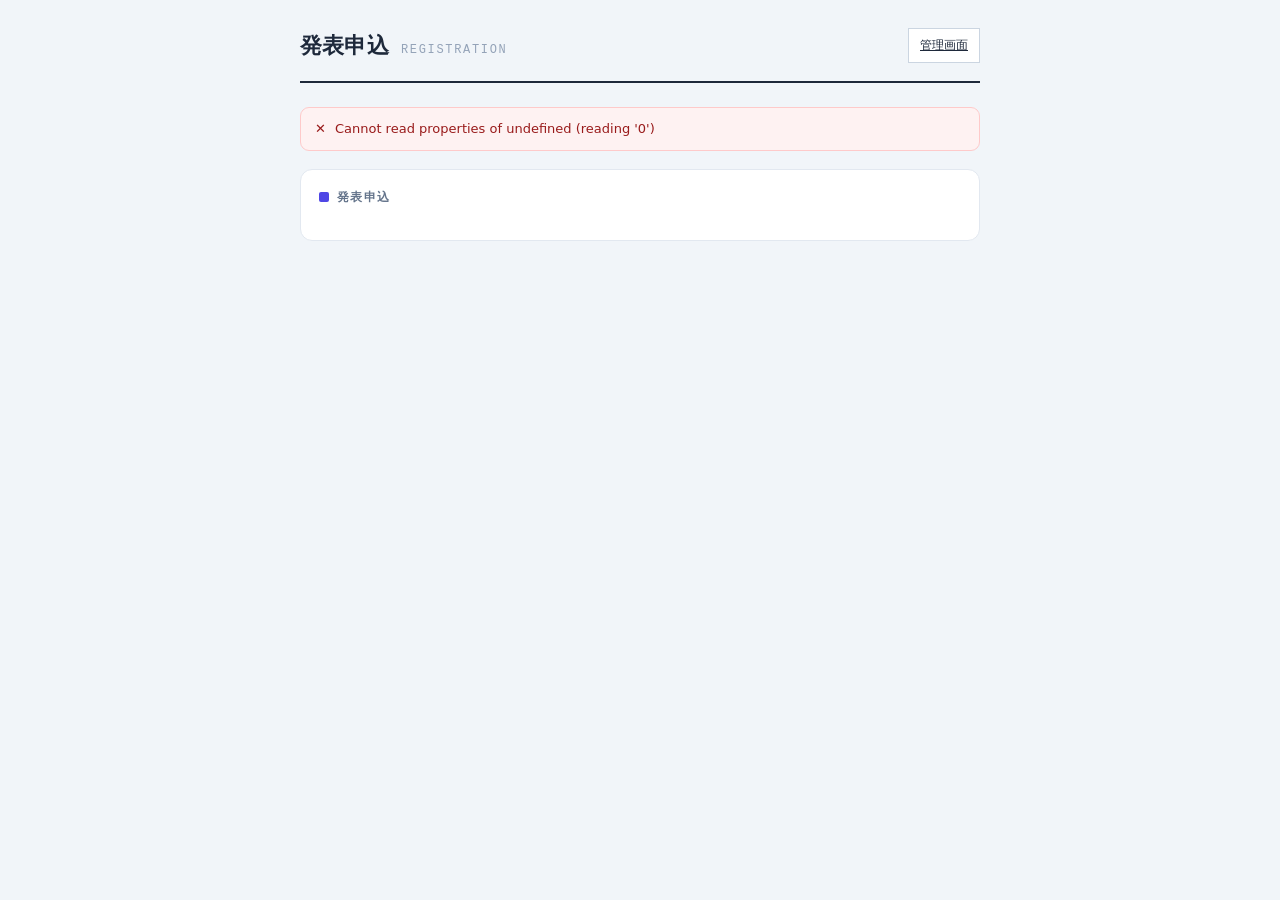
==== commit 4256e5e5: "デモのデータを修正" ====
--- a/index.html
+++ b/index.html
@@ -13,7 +13,7 @@
   <b>デモモード</b>
   <span>サーバーに接続していないため、登録内容はこのブラウザ（localStorage）にのみ保存されます。</span>
   <span class="sep">|</span>
-  <span>参加登録キー：<code style="background:#334155;color:#e2e8f0">demo2026</code></span>
+  <span>参加登録キー：<code style="background:#334155;color:#e2e8f0">demo</code></span>
   <span class="sep">|</span>
   <button type="button" id="demo-reset">デモデータを初期化</button>
 </div>
--- a/assets/base.css
+++ b/assets/base.css
@@ -14,7 +14,6 @@
   --accent-soft:#eef2ff;
   --lunch:#f59e0b;   --lunch-bg:#fffbeb;
   --break:#10b981;   --break-bg:#ecfdf5;
-  --custom:#6366f1;  --custom-bg:#eef2ff;
   --gap:#cbd5e1;
   --danger:#dc2626;
   --mono:ui-monospace,"SF Mono","SFMono-Regular",Menlo,Consolas,"Liberation Mono",monospace;
@@ -68,6 +67,8 @@
 }
 .panel h2::before{content:"";width:10px;height:10px;border-radius:2px;background:var(--accent);flex:0 0 auto}
 .panel h2 .tail{margin-left:auto;font-size:11px;font-weight:600;letter-spacing:0;text-transform:none;color:var(--ink-faint)}
+/* 1つのパネル内で設定のまとまりを区切る */
+.panel-sep{border:none;border-top:1px solid var(--border);margin:16px 0}
 
 /* ---- form ---- */
 .field{margin-bottom:14px}
@@ -131,7 +132,6 @@
 .badge.talk{background:var(--panel-2);color:var(--ink-soft)}
 .badge.lunch{background:var(--lunch-bg);color:#b45309}
 .badge.break{background:var(--break-bg);color:#047857}
-.badge.custom{background:var(--custom-bg);color:#4338ca}
 .badge.on{background:var(--break-bg);color:#047857}
 .badge.off{background:#fef2f2;color:#991b1b}
 
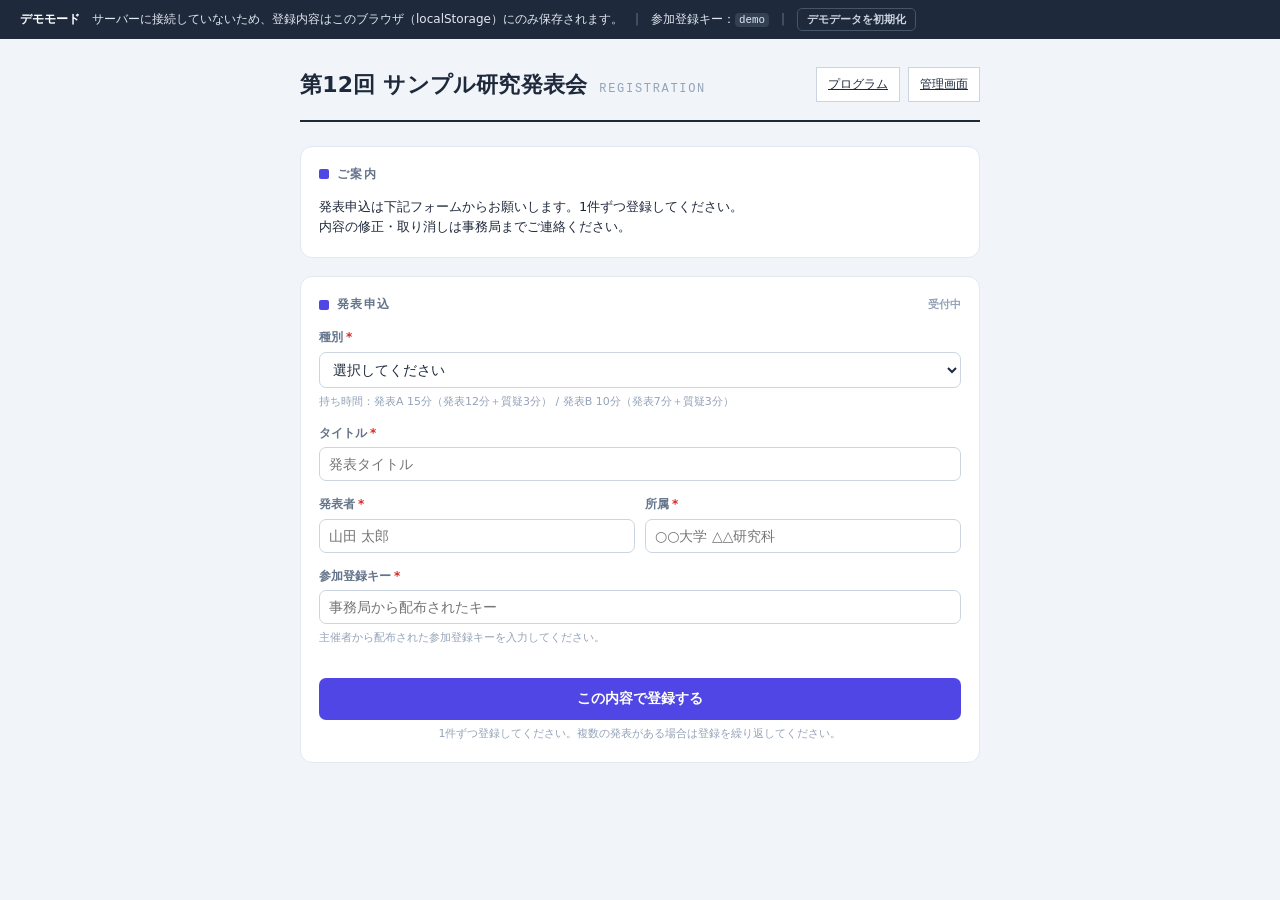
==== commit 91b16b1b: "タイムテーブルの一般公開機能を追加" ====
--- a/index.html
+++ b/index.html
@@ -23,6 +23,7 @@
   <header class="masthead">
     <h1><span id="event-name">発表申込</span> <span class="en">Registration</span></h1>
     <div class="tools">
+      <a class="btn ghost small" id="program-link" href="program.html" hidden>プログラム</a>
       <a class="btn ghost small" href="admin.html">管理画面</a>
     </div>
   </header>
--- a/assets/base.css
+++ b/assets/base.css
@@ -14,6 +14,7 @@
   --accent-soft:#eef2ff;
   --lunch:#f59e0b;   --lunch-bg:#fffbeb;
   --break:#10b981;   --break-bg:#ecfdf5;
+  --special:#6366f1; --special-bg:#eef2ff;
   --gap:#cbd5e1;
   --danger:#dc2626;
   --mono:ui-monospace,"SF Mono","SFMono-Regular",Menlo,Consolas,"Liberation Mono",monospace;
@@ -79,12 +80,12 @@
 .row2{display:grid;grid-template-columns:1fr 1fr;gap:10px}
 @media (max-width:560px){ .row2{grid-template-columns:1fr} }
 
-input[type=time],input[type=number],input[type=text],input[type=password],select,textarea{
+input[type=time],input[type=date],input[type=number],input[type=text],input[type=password],select,textarea{
   width:100%;font-family:inherit;font-size:14px;color:var(--ink);
   background:var(--paper);border:1px solid var(--border-strong);border-radius:7px;
   padding:8px 9px;transition:border-color .12s,box-shadow .12s;
 }
-input[type=time],input[type=number]{font-family:var(--mono)}
+input[type=time],input[type=date],input[type=number]{font-family:var(--mono)}
 textarea{min-height:78px;resize:vertical;line-height:1.6}
 input:focus,select:focus,textarea:focus{outline:none;border-color:var(--accent);box-shadow:0 0 0 3px var(--accent-soft)}
 input:disabled,select:disabled,textarea:disabled{background:var(--panel-2);color:var(--ink-faint);cursor:not-allowed}
@@ -132,6 +133,7 @@
 .badge.talk{background:var(--panel-2);color:var(--ink-soft)}
 .badge.lunch{background:var(--lunch-bg);color:#b45309}
 .badge.break{background:var(--break-bg);color:#047857}
+.badge.special{background:var(--special-bg);color:#4338ca}
 .badge.on{background:var(--break-bg);color:#047857}
 .badge.off{background:#fef2f2;color:#991b1b}
 
@@ -181,6 +183,10 @@
 .stamp{font-family:var(--mono);font-size:11px;color:var(--ink-faint);white-space:nowrap}
 .rowacts{white-space:nowrap;text-align:right;width:1%}
 .rowacts button{margin-left:5px}
+/* 登録一覧の発表日（ドロップダウン） */
+.date-cell{width:1%;white-space:nowrap}
+.date-cell select{padding:5px 7px;font-size:12.5px;min-width:124px}
+.date-none{font-family:var(--mono);font-size:12px;color:var(--ink-faint)}
 .empty-state{padding:44px 20px;text-align:center;color:var(--ink-faint)}
 .empty-state b{display:block;color:var(--ink-soft);margin-bottom:4px;font-size:15px}
 
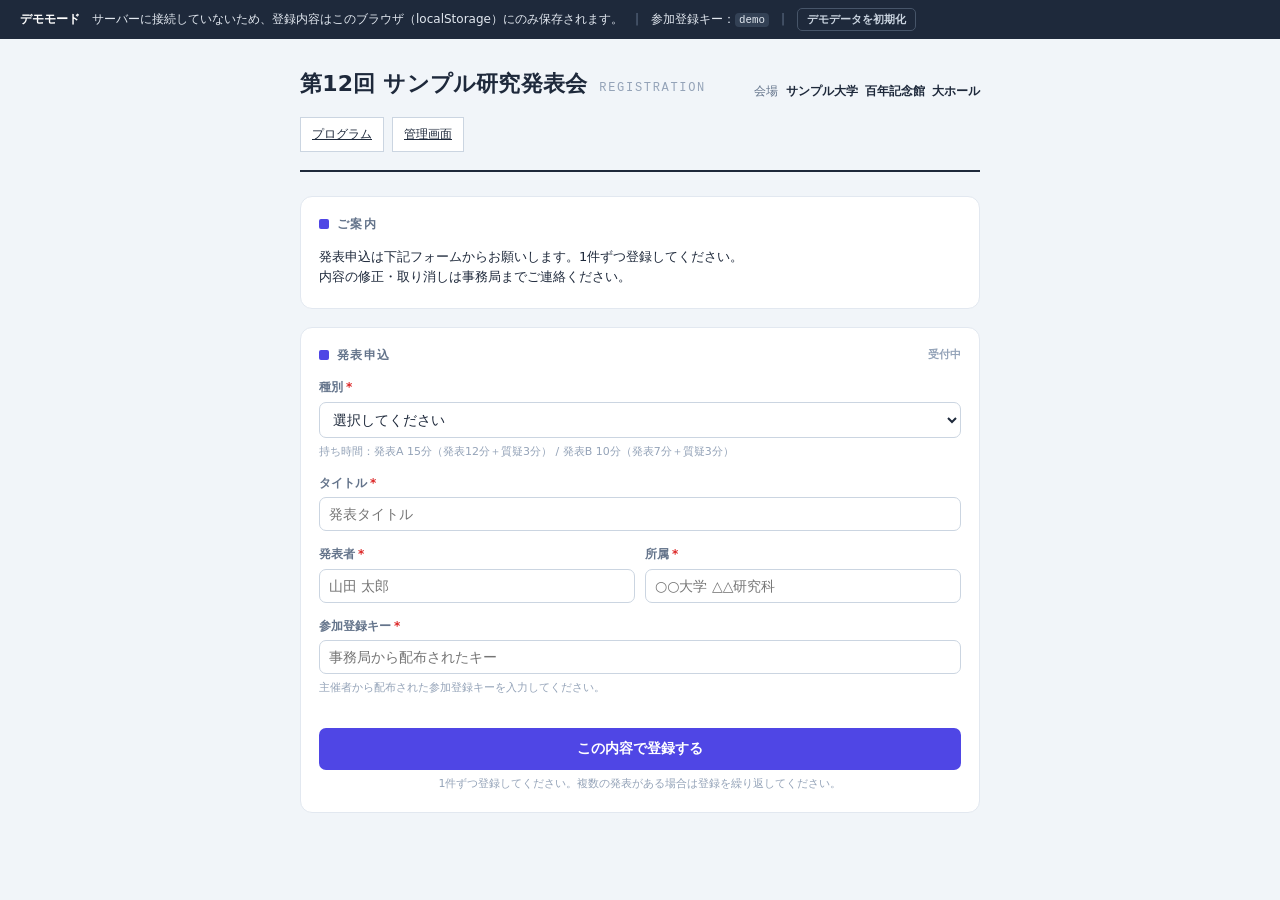
==== commit 3fbe420f: "会場を設定できるようにした" ====
--- a/index.html
+++ b/index.html
@@ -22,6 +22,7 @@
 
   <header class="masthead">
     <h1><span id="event-name">発表申込</span> <span class="en">Registration</span></h1>
+    <div class="summary" id="event-meta"></div>
     <div class="tools">
       <a class="btn ghost small" id="program-link" href="program.html" hidden>プログラム</a>
       <a class="btn ghost small" href="admin.html">管理画面</a>
--- a/assets/base.css
+++ b/assets/base.css
@@ -59,6 +59,7 @@
 .panel{
   background:var(--paper);border:1px solid var(--border);border-radius:12px;
   padding:18px 18px 20px;
+  min-width:0;   /* グリッドの子になったとき、中身の最小幅で枠が広がらないように */
 }
 .panel + .panel{margin-top:18px}
 .panel h2{
@@ -77,8 +78,9 @@
 .field label{display:block;font-size:12px;font-weight:600;color:var(--ink-soft);margin-bottom:5px}
 .field label .req{color:var(--danger);font-weight:700;margin-left:3px}
 .field label .opt{color:var(--ink-faint);font-weight:500;margin-left:5px}
-.row2{display:grid;grid-template-columns:1fr 1fr;gap:10px}
-@media (max-width:560px){ .row2{grid-template-columns:1fr} }
+/* minmax(0,…) にしないと、中身（時刻入力など）の最小幅で列が広がって隣とぶつかる */
+.row2{display:grid;grid-template-columns:minmax(0,1fr) minmax(0,1fr);gap:10px}
+@media (max-width:560px){ .row2{grid-template-columns:minmax(0,1fr)} }
 
 input[type=time],input[type=date],input[type=number],input[type=text],input[type=password],select,textarea{
   width:100%;font-family:inherit;font-size:14px;color:var(--ink);
@@ -86,6 +88,17 @@
   padding:8px 9px;transition:border-color .12s,box-shadow .12s;
 }
 input[type=time],input[type=date],input[type=number]{font-family:var(--mono)}
+/* iOS Safari の日付・時刻入力は固有の内寸を持ち、width:100% を無視して枠から溢れる。
+   最小幅を外し、値の描画も左寄せにして枠の内側へ収める。 */
+input[type=time],input[type=date]{min-width:0;max-width:100%}
+input[type=time]::-webkit-datetime-edit,
+input[type=date]::-webkit-datetime-edit{padding:0}
+input[type=time]::-webkit-date-and-time-value,
+input[type=date]::-webkit-date-and-time-value{text-align:left;margin:0;min-width:0}
+@supports (-webkit-touch-callout:none){   /* iOS のみ。他ブラウザのピッカー表示は残す */
+  /* min-height は、未入力のとき枠が潰れないための保険（他の入力欄と同じ高さ） */
+  input[type=time],input[type=date]{-webkit-appearance:none;appearance:none;min-height:38px}
+}
 textarea{min-height:78px;resize:vertical;line-height:1.6}
 input:focus,select:focus,textarea:focus{outline:none;border-color:var(--accent);box-shadow:0 0 0 3px var(--accent-soft)}
 input:disabled,select:disabled,textarea:disabled{background:var(--panel-2);color:var(--ink-faint);cursor:not-allowed}
@@ -137,6 +150,27 @@
 .badge.on{background:var(--break-bg);color:#047857}
 .badge.off{background:#fef2f2;color:#991b1b}
 
+/* ---- 編集ロック ----
+   管理画面を同時に編集できるのは1人だけ。いまどちらの状態かがひと目で分かるように、
+   編集中は緑、他の人が編集中は黄、閲覧モードは無彩色にする。 */
+.editbar{
+  display:none;align-items:center;gap:10px;flex-wrap:wrap;
+  margin-bottom:16px;padding:9px 14px;border-radius:9px;font-size:13px;
+  background:var(--panel);border:1px solid var(--border-strong);color:var(--ink-soft);
+}
+.editbar.show{display:flex}
+.editbar .grow{flex:1 1 auto}
+.editbar .state{min-width:0}
+.editbar.mine{background:var(--break-bg);border-color:#a7f3d0;color:#065f46}
+.editbar.busy{background:#fffbeb;border-color:#fde68a;color:#92400e}
+
+/* 閲覧モード。操作は JS 側でも止めているので、ここでは見た目だけを落とす。 */
+body.ro .tabpanel{opacity:.85}
+body.ro .tabpanel input:disabled,
+body.ro .tabpanel select:disabled,
+body.ro .tabpanel textarea:disabled{background:var(--panel-2);color:var(--ink-soft)}
+body.ro .tabpanel [draggable]{cursor:default}
+
 /* ---- demo banner ---- */
 .demo-bar{
   background:#1e293b;color:#e2e8f0;font-size:12px;
@@ -169,7 +203,9 @@
 
 /* ---- generic table ---- */
 .tablewrap{background:var(--paper);border:1px solid var(--border);border-radius:12px;overflow:hidden}
-.tablewrap .scroll{overflow-x:auto}
+.tablewrap .scroll{overflow-x:auto;-webkit-overflow-scrolling:touch}
+/* 狭い画面では列を潰さず横スクロールさせる（潰すとタイトルや発表者が読めなくなる） */
+.tablewrap .scroll > table{min-width:1120px}
 table{width:100%;border-collapse:collapse;font-size:13px}
 thead th{
   font-size:10.5px;font-weight:700;letter-spacing:.1em;text-transform:uppercase;
@@ -233,3 +269,17 @@
 }
 .saved-tag{font-size:11px;color:var(--ink-faint);font-weight:600}
 .saved-tag.on{color:#047857}
+
+/* ---- 狭い画面 ---- */
+@media (max-width:640px){
+  .wrap{padding:18px 14px 60px}
+  .panel{padding:15px 14px 16px}
+  .masthead{align-items:flex-start;gap:10px;padding-bottom:14px;margin-bottom:18px}
+  .masthead h1{font-size:19px}
+  .masthead .summary{gap:12px}
+  /* タブが折り返して2段になると押しにくいので、1行のまま横スクロールさせる */
+  .tabs{flex-wrap:nowrap;overflow-x:auto;-webkit-overflow-scrolling:touch;scrollbar-width:none}
+  .tabs::-webkit-scrollbar{display:none}
+  .tab{flex:0 0 auto;padding:9px 11px}
+  .demo-bar{padding:8px 14px}
+}
